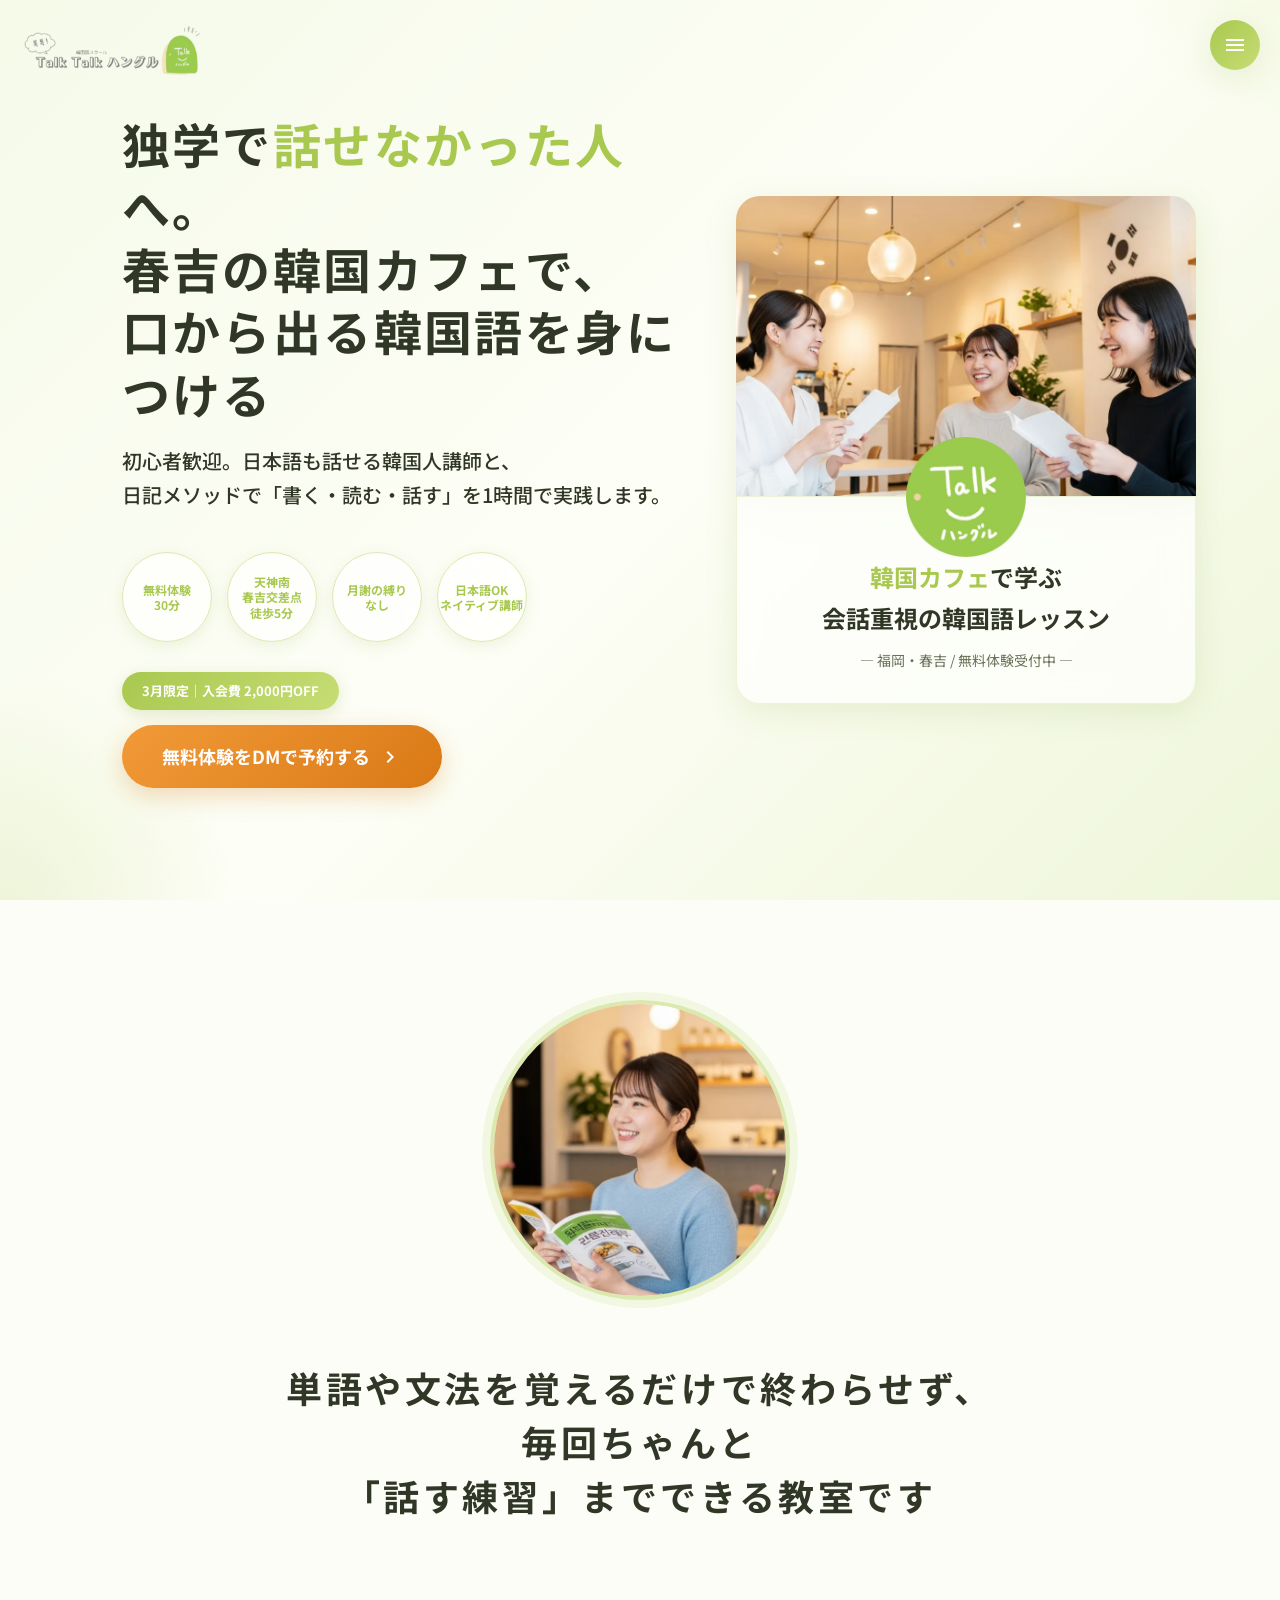
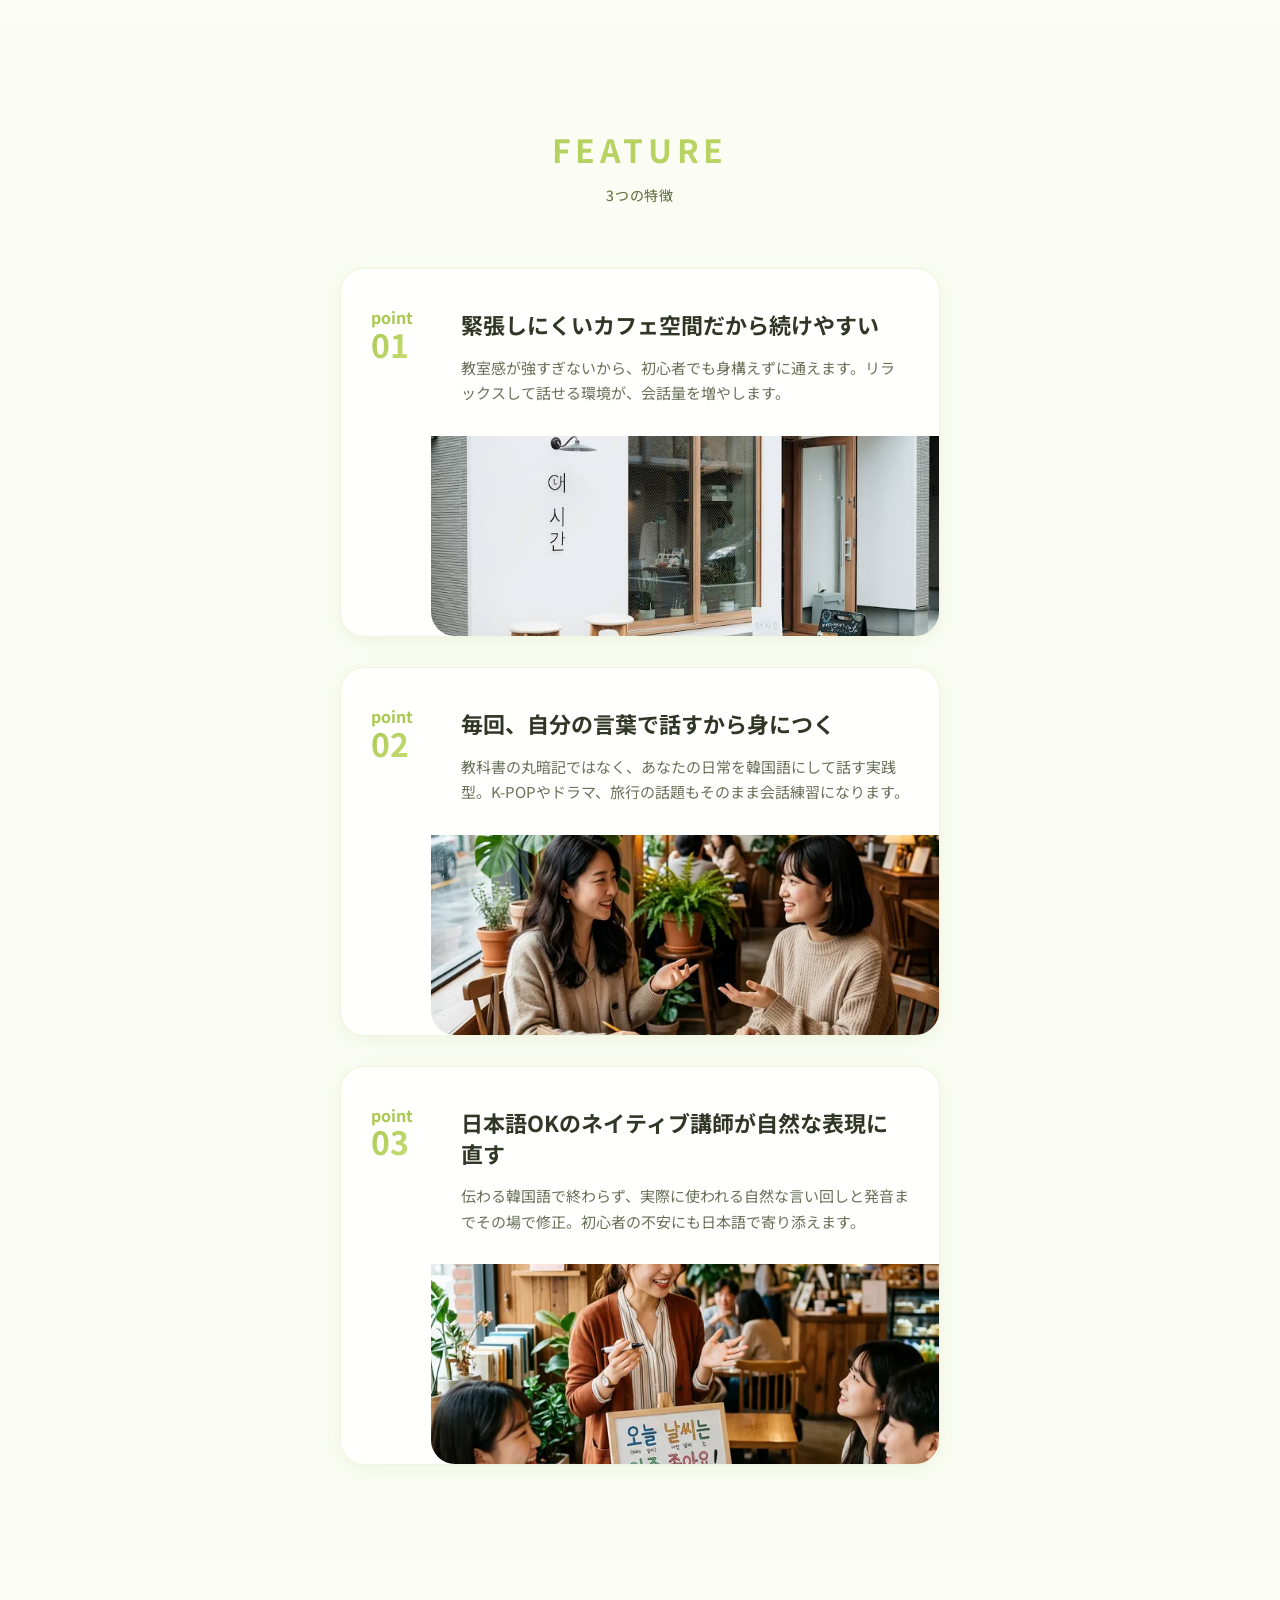
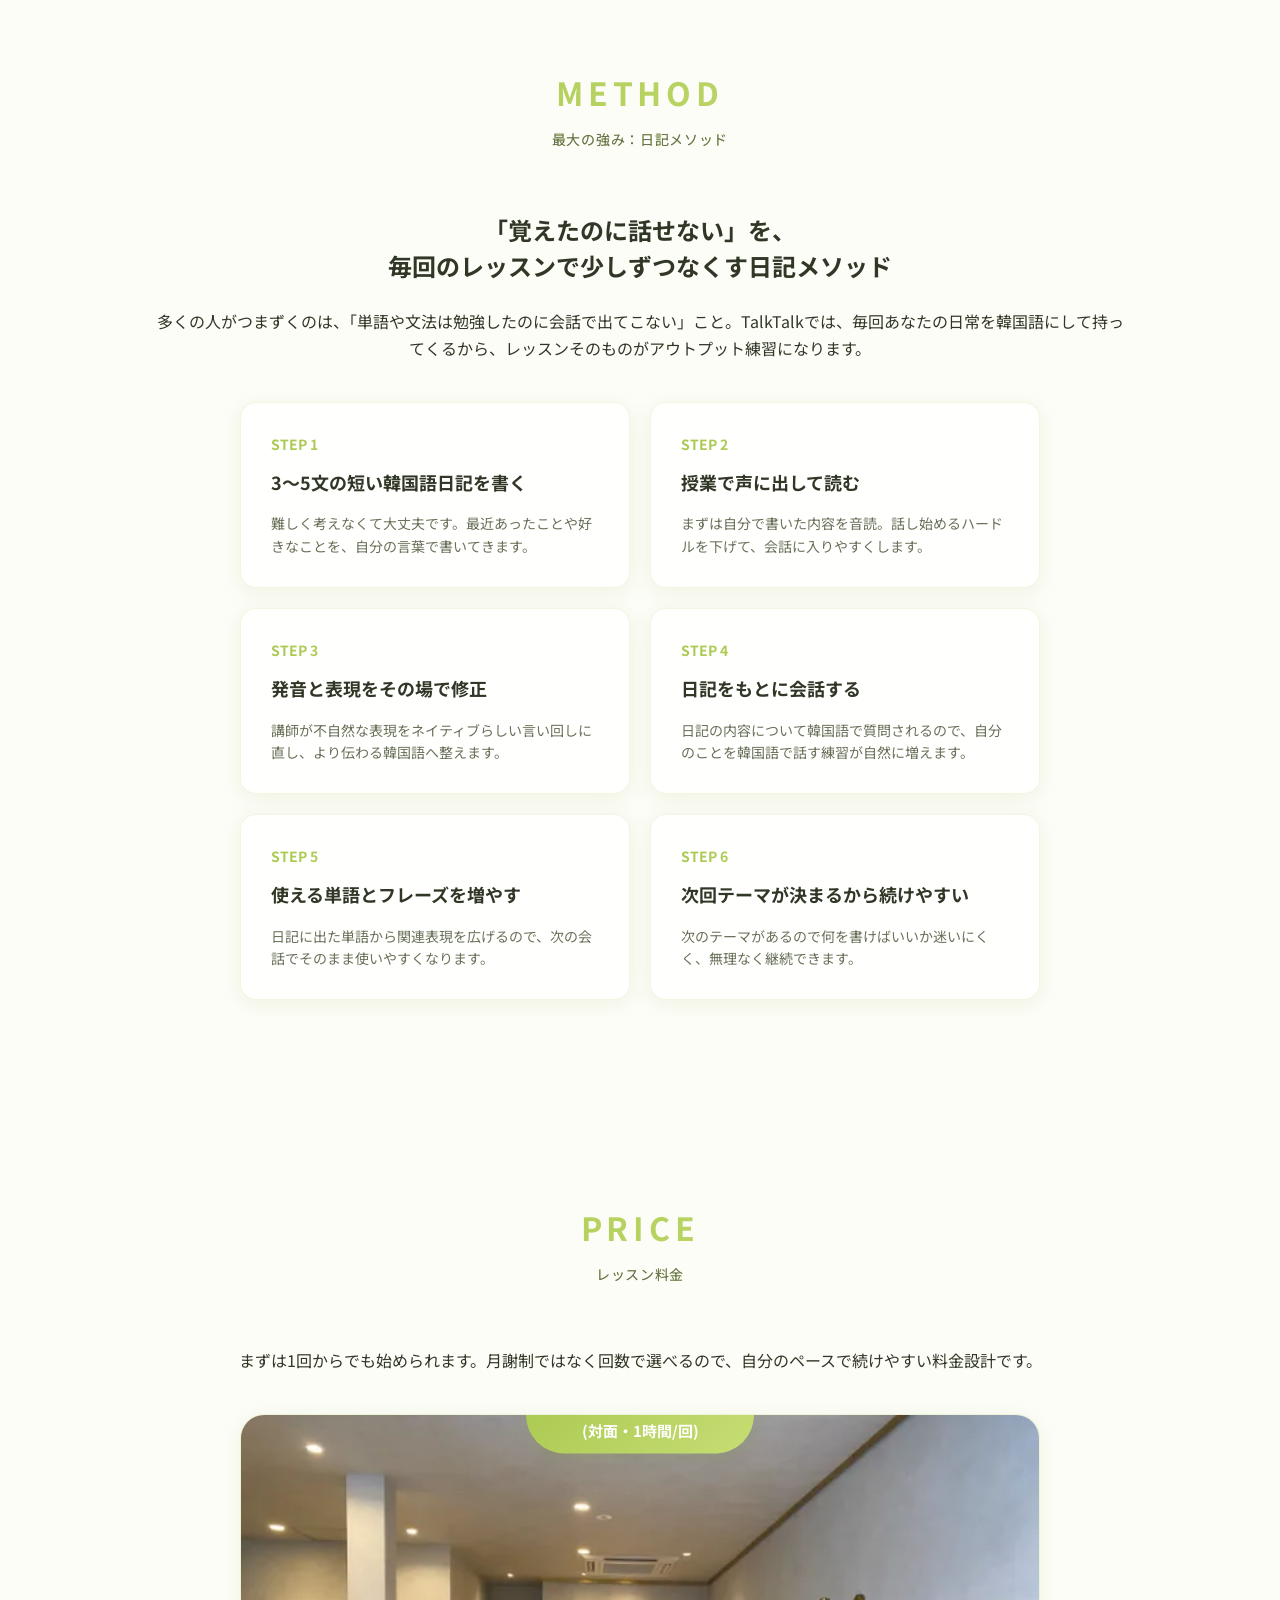
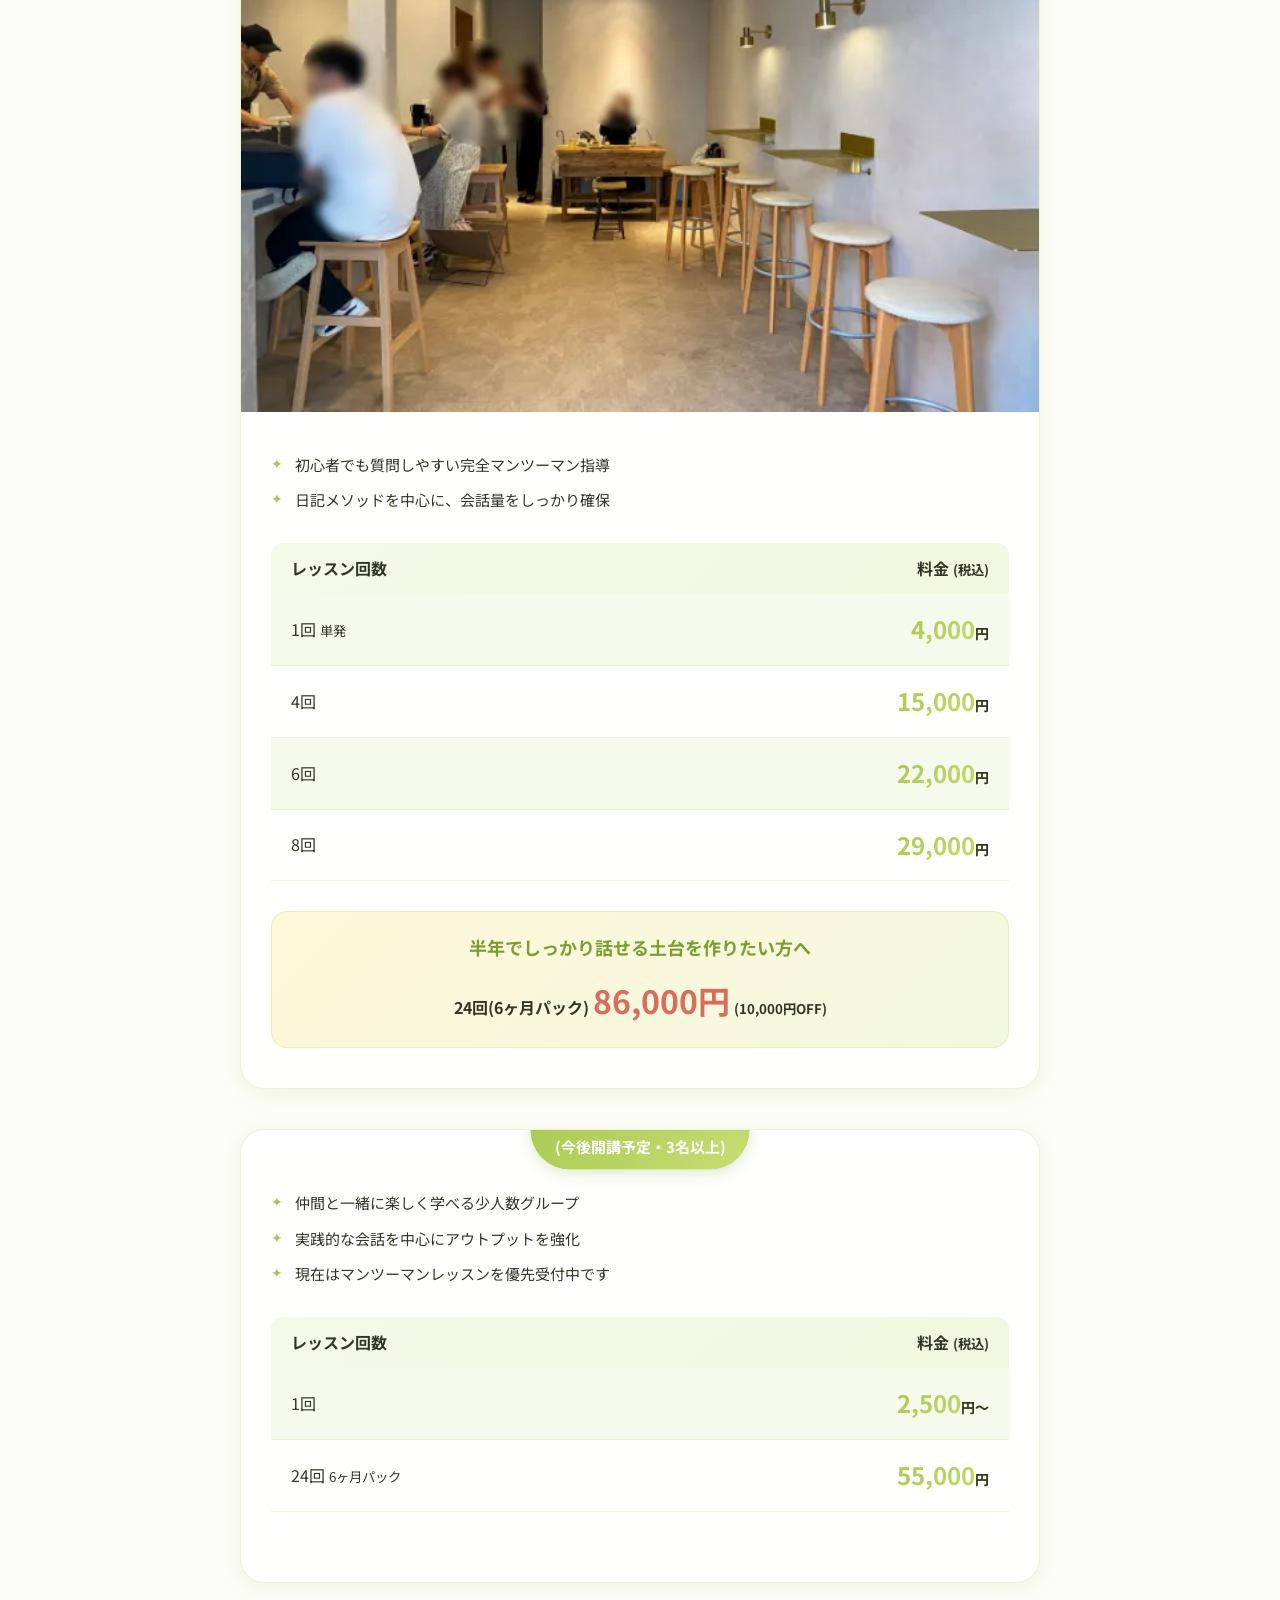
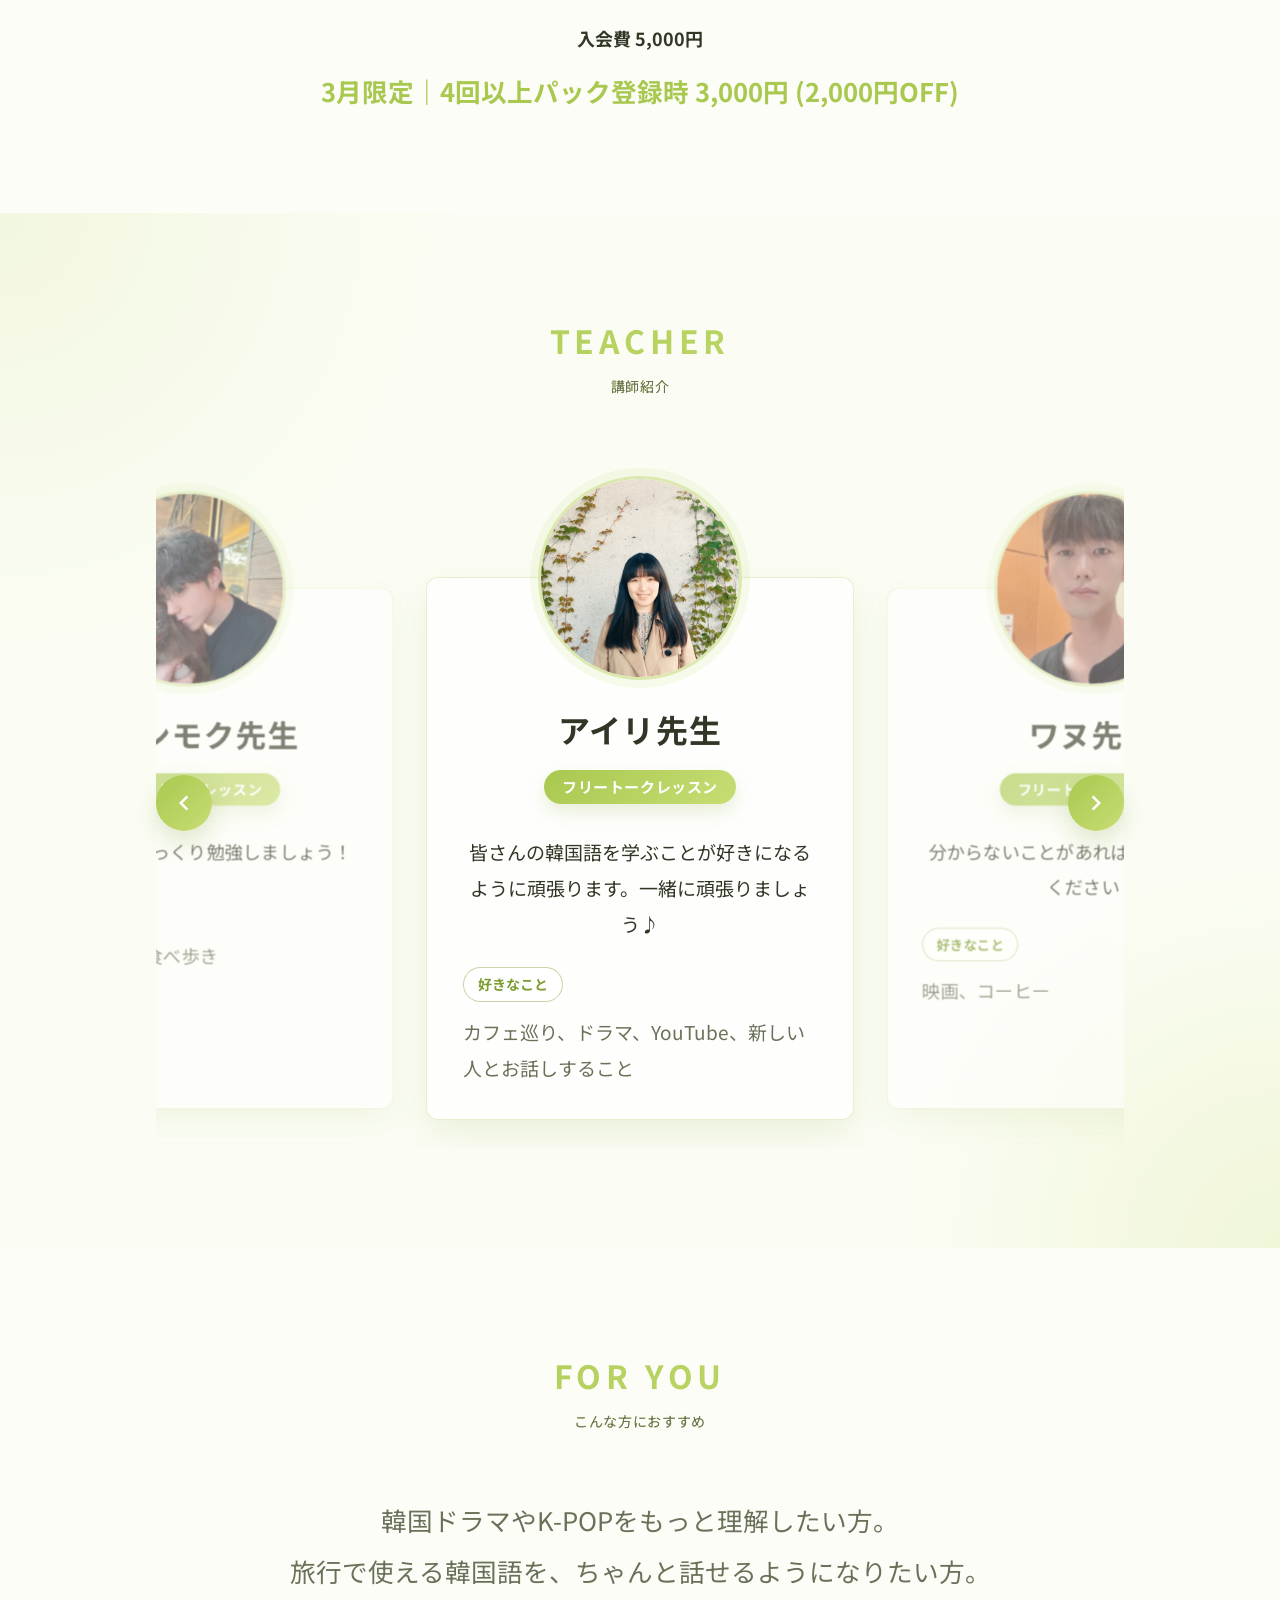
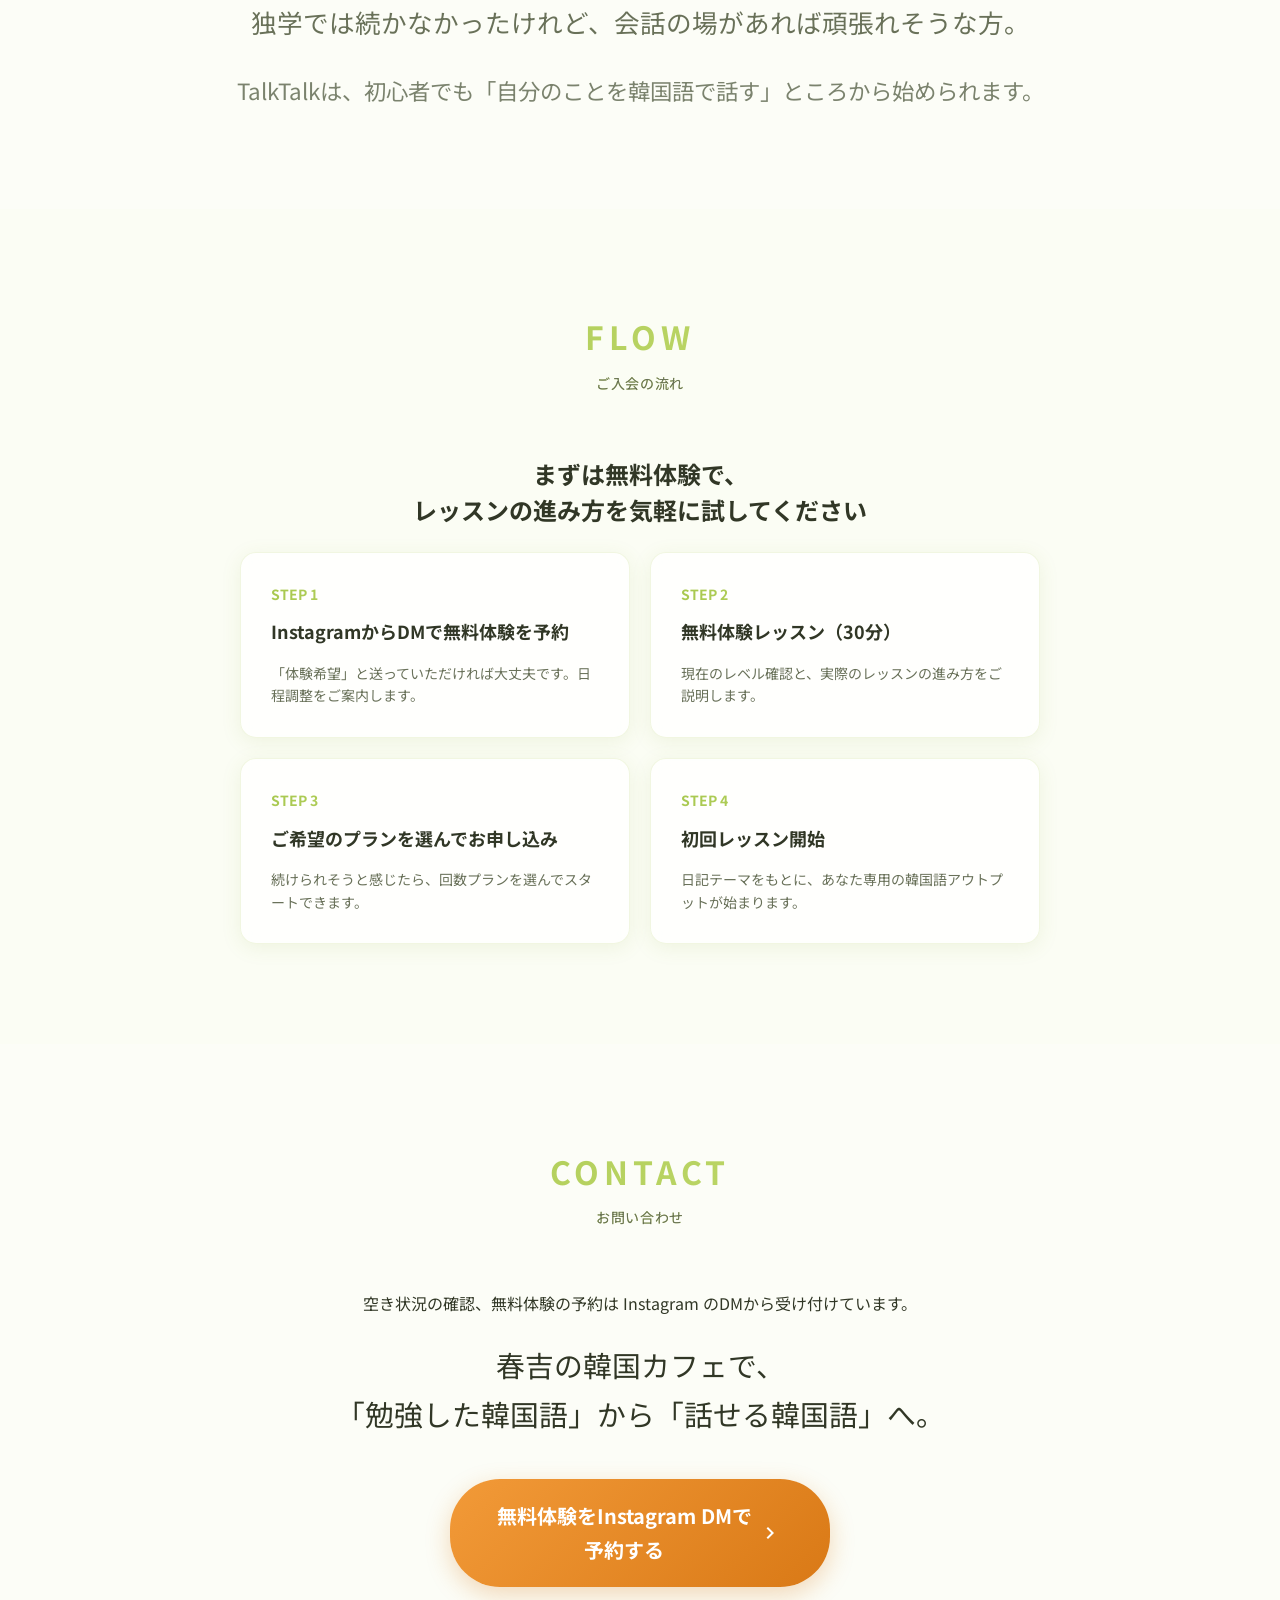
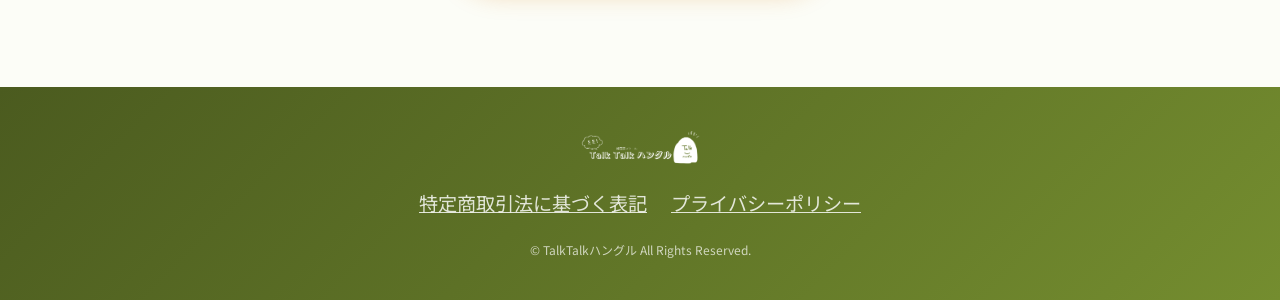
==== index_v2.html @ 8881f39c "deploy: refine hero and CTA styling" ====
<!DOCTYPE html>
<html lang="ja">

<head>
    <meta charset="UTF-8">
    <meta name="viewport" content="width=device-width, initial-scale=1.0">
    <title>独学で話せなかった人へ。春吉の韓国カフェで学ぶ韓国語教室｜TalkTalkハングル</title>
    <meta name="description" content="独学で止まりがちな韓国語を、春吉の韓国カフェで“話せる韓国語”へ。初心者歓迎、無料体験30分、3月限定で入会費割引中。">
    <!-- OGP Tags -->
    <meta property="og:title" content="独学で話せなかった人へ。春吉の韓国カフェで学ぶ韓国語教室｜TalkTalkハングル">
    <meta property="og:description" content="独学で止まりがちな韓国語を、春吉の韓国カフェで“話せる韓国語”へ。初心者歓迎、無料体験30分、3月限定で入会費割引中。">
    <meta property="og:type" content="website">
    <meta property="og:image" content="/images/price_top.webp">
    <meta name="twitter:card" content="summary_large_image">

    <!-- Favicon -->
    <link rel="icon" href="images/header_logo.webp">
    <link rel="apple-touch-icon" href="images/header_logo.webp">

    <!-- Fonts -->
    <link rel="preconnect" href="https://fonts.googleapis.com">
    <link rel="preconnect" href="https://fonts.gstatic.com" crossorigin>
    <link href="https://fonts.googleapis.com/css2?family=Noto+Sans+JP:wght@400;500;700&display=swap" rel="stylesheet">
    <link href="https://fonts.googleapis.com/icon?family=Material+Icons" rel="stylesheet">

    <!-- CSS -->
    <link rel="stylesheet" href="assets/style_v2.css">
</head>

<body>

    <!-- Header -->
    <header class="header">
        <div class="header-inner">
            <div class="logo-container">
                <a href="#">
                    <img src="images/header_logo.webp" alt="TalkTalkハングル ロゴ" class="logo">
                </a>
            </div>
            <button class="hamburger-menu" aria-label="メニュー" aria-expanded="false" aria-controls="mobile-nav" id="menu-btn">
                <span class="material-icons">menu</span>
            </button>
        </div>
    </header>

    <!-- Navigation Menu (Hidden by default) -->
    <nav class="mobile-nav" id="mobile-nav">
        <a href="#feature">特徴</a>
        <a href="#method">日記メソッド</a>
        <a href="#price">料金</a>
        <a href="#teacher">講師陣</a>
        <a href="#flow">入会の流れ</a>
        <a href="#contact">お問い合わせ</a>
    </nav>

    <main>
        <!-- Hero Section -->
        <section class="hero fade-in-up">
            <div class="hero-image-container">
                <img src="images/price_top.webp" alt="カフェでの授業風景" class="hero-image">
                <div class="hero-image-caption">
                    <div class="hero-image-badge">
                        <img src="images/badge_logo.webp" alt="TalkTalk徽章" class="badge-img">
                    </div>
                    <p class="caption-title"><span class="text-green">韓国カフェ</span>で学ぶ<br>会話重視の韓国語レッスン</p>
                    <p class="caption-line">— 福岡・春吉 / 無料体験受付中 —</p>
                </div>
            </div>
            <div class="hero-content">
                <h1 class="hero-title">
                    独学で<span class="text-green">話せなかった人</span>へ。<br>
                    春吉の韓国カフェで、<br>
                    口から出る韓国語を身につける
                </h1>
                <p class="hero-subtitle">
                    初心者歓迎。日本語も話せる韓国人講師と、<br>
                    日記メソッドで「書く・読む・話す」を1時間で実践します。
                </p>
                <div class="hero-bubbles">
                    <div class="bubble">無料体験<br>30分</div>
                    <div class="bubble">天神南<br>春吉交差点<br>徒歩5分</div>
                    <div class="bubble">月謝の縛り<br>なし</div>
                    <div class="bubble">日本語OK<br>ネイティブ講師</div>
                </div>
                <div class="hero-campaign">3月限定｜入会費 2,000円OFF</div>
                <a href="https://www.instagram.com/talktalk.hangul/" target="_blank" rel="noopener noreferrer" class="btn btn-primary btn-hero">
                    無料体験をDMで予約する
                    <span class="material-icons">chevron_right</span>
                </a>
            </div>
        </section>

        <!-- Intro Section -->
        <section class="intro fade-in-up section-padding">
            <div class="intro-image-wrapper">
                <img src="images/intro_woman.webp" alt="笑顔の生徒と講師" class="circle-image">
            </div>
            <h2 class="section-heading text-center mt-xl">
                単語や文法を覚えるだけで終わらせず、<br>
                毎回ちゃんと<br>「話す練習」までできる教室です
            </h2>
        </section>

        <!-- Features Section -->
        <section id="feature" class="feature fade-in-up section-padding bg-gray">
            <div class="container">
                <h2 class="section-title">FEATURE<span class="section-subtitle">3つの特徴</span></h2>

                <div class="feature-cards">
                    <!-- Card 1 -->
                    <div class="feature-card">
                        <div class="feature-point">point<br><span class="point-num">01</span></div>
                        <div class="feature-body">
                            <h3 class="feature-title">緊張しにくいカフェ空間だから続けやすい</h3>
                            <p class="feature-desc">教室感が強すぎないから、初心者でも身構えずに通えます。リラックスして話せる環境が、会話量を増やします。</p>
                            <div class="feature-img-wrapper mt-md">
                                <img src="images/space_sub1.webp" alt="ネシガンカフェ外観" class="feature-img">
                            </div>
                        </div>
                    </div>
                    <!-- Card 2 -->
                    <div class="feature-card">
                        <div class="feature-point">point<br><span class="point-num">02</span></div>
                        <div class="feature-body">
                            <h3 class="feature-title">毎回、自分の言葉で話すから身につく</h3>
                            <p class="feature-desc">教科書の丸暗記ではなく、あなたの日常を韓国語にして話す実践型。K-POPやドラマ、旅行の話題もそのまま会話練習になります。</p>
                            <div class="feature-img-wrapper mt-md">
                                <img src="images/feature_conversation.webp" alt="会話レッスン風景" class="feature-img">
                            </div>
                        </div>
                    </div>
                    <!-- Card 3 -->
                    <div class="feature-card">
                        <div class="feature-point">point<br><span class="point-num">03</span></div>
                        <div class="feature-body">
                            <h3 class="feature-title">日本語OKのネイティブ講師が自然な表現に直す</h3>
                            <p class="feature-desc">
                                伝わる韓国語で終わらず、実際に使われる自然な言い回しと発音までその場で修正。初心者の不安にも日本語で寄り添えます。
                            </p>
                            <div class="feature-img-wrapper mt-md">
                                <img src="images/feature_native_teacher.webp" alt="ネイティブ講師の授業風景" class="feature-img">
                            </div>
                        </div>
                    </div>
                </div>
            </div>
        </section>

        <!-- Diary Method Section -->
        <section id="method" class="method fade-in-up section-padding">
            <div class="container">
                <h2 class="section-title">METHOD<span class="section-subtitle">最大の強み：日記メソッド</span></h2>
                <h3 class="method-catch text-center mt-sm mb-md">「覚えたのに話せない」を、<br>毎回のレッスンで少しずつなくす日記メソッド</h3>
                <p class="text-center mb-lg">多くの人がつまずくのは、「単語や文法は勉強したのに会話で出てこない」こと。TalkTalkでは、毎回あなたの日常を韓国語にして持ってくるから、レッスンそのものがアウトプット練習になります。</p>

                <div class="trial-steps">
                    <div class="trial-step">
                        <div class="step-label">STEP 1</div>
                        <h4 class="step-title">3〜5文の短い韓国語日記を書く</h4>
                        <p class="step-desc">難しく考えなくて大丈夫です。最近あったことや好きなことを、自分の言葉で書いてきます。</p>
                    </div>
                    <div class="trial-step">
                        <div class="step-label">STEP 2</div>
                        <h4 class="step-title">授業で声に出して読む</h4>
                        <p class="step-desc">まずは自分で書いた内容を音読。話し始めるハードルを下げて、会話に入りやすくします。</p>
                    </div>
                    <div class="trial-step">
                        <div class="step-label">STEP 3</div>
                        <h4 class="step-title">発音と表現をその場で修正</h4>
                        <p class="step-desc">講師が不自然な表現をネイティブらしい言い回しに直し、より伝わる韓国語へ整えます。</p>
                    </div>
                    <div class="trial-step">
                        <div class="step-label">STEP 4</div>
                        <h4 class="step-title">日記をもとに会話する</h4>
                        <p class="step-desc">日記の内容について韓国語で質問されるので、自分のことを韓国語で話す練習が自然に増えます。</p>
                    </div>
                    <div class="trial-step">
                        <div class="step-label">STEP 5</div>
                        <h4 class="step-title">使える単語とフレーズを増やす</h4>
                        <p class="step-desc">日記に出た単語から関連表現を広げるので、次の会話でそのまま使いやすくなります。</p>
                    </div>
                    <div class="trial-step">
                        <div class="step-label">STEP 6</div>
                        <h4 class="step-title">次回テーマが決まるから続けやすい</h4>
                        <p class="step-desc">次のテーマがあるので何を書けばいいか迷いにくく、無理なく継続できます。</p>
                    </div>
                </div>
            </div>
        </section>

        <!-- Price Section -->
        <section id="price" class="price fade-in-up section-padding">
            <div class="container">
                <h2 class="section-title">PRICE<span class="section-subtitle">レッスン料金</span></h2>
                <p class="text-center mb-lg">まずは1回からでも始められます。月謝制ではなく回数で選べるので、自分のペースで続けやすい料金設計です。</p>

                <div class="price-cards">
                    <!-- Price Card 1: 1-on-1 -->
                    <div class="price-card">
                        <div class="price-header-img">
                            <img src="images/space_sub2.webp" alt="カフェ内装" class="price-img">
                        </div>
                        <h3 class="price-card-title"><span>マンツーマンレッスン<br><small>(対面・1時間/回)</small></span></h3>
                        <ul class="price-list-features">
                            <li>初心者でも質問しやすい完全マンツーマン指導</li>
                            <li>日記メソッドを中心に、会話量をしっかり確保</li>
                        </ul>
                        <div class="price-table">
                            <div class="price-table-header">
                                <div>レッスン回数</div>
                                <div>料金 <small>(税込)</small></div>
                            </div>
                            <div class="price-row">
                                <div>1回 <small>単発</small></div>
                                <div class="price-amount">4,000<span>円</span></div>
                            </div>
                            <div class="price-row">
                                <div>4回</div>
                                <div class="price-amount">15,000<span>円</span></div>
                            </div>
                            <div class="price-row">
                                <div>6回</div>
                                <div class="price-amount">22,000<span>円</span></div>
                            </div>
                            <div class="price-row">
                                <div>8回</div>
                                <div class="price-amount">29,000<span>円</span></div>
                            </div>
                        </div>
                        <div class="discount-banner mt-md">
                            <p class="discount-title">半年でしっかり話せる土台を作りたい方へ</p>
                            <p>24回(6ヶ月パック) <span class="discount-amount">86,000円</span> <small>(10,000円OFF)</small></p>
                        </div>
                    </div>

                    <!-- Price Card 2: Group -->
                    <div class="price-card mt-lg">
                        <h3 class="price-card-title"><span>グループレッスン<br><small>(今後開講予定・3名以上)</small></span></h3>
                        <ul class="price-list-features">
                            <li>仲間と一緒に楽しく学べる少人数グループ</li>
                            <li>実践的な会話を中心にアウトプットを強化</li>
                            <li>現在はマンツーマンレッスンを優先受付中です</li>
                        </ul>
                        <div class="price-table">
                            <div class="price-table-header">
                                <div>レッスン回数</div>
                                <div>料金 <small>(税込)</small></div>
                            </div>
                            <div class="price-row">
                                <div>1回</div>
                                <div class="price-amount">2,500<span>円〜</span></div>
                            </div>
                            <div class="price-row">
                                <div>24回 <small>6ヶ月パック</small></div>
                                <div class="price-amount">55,000<span>円</span></div>
                            </div>
                        </div>
                    </div>

                    <div class="admission-fee">
                        <p class="mb-sm"><strong>入会費 5,000円</strong></p>
                        <p class="admission-note">3月限定｜4回以上パック登録時 3,000円 (2,000円OFF)</p>
                    </div>
                </div>
            </div>
        </section>



        <!-- Teacher Section -->
        <section id="teacher" class="teacher fade-in-up section-padding bg-gray">
            <div class="container">
                <h2 class="section-title">TEACHER<span class="section-subtitle">講師紹介</span></h2>

                <div class="teacher-stage">
                    <button class="teacher-nav teacher-nav-prev" type="button" aria-label="前の講師を見る">
                        <span class="material-icons">chevron_left</span>
                    </button>

                    <div class="teacher-carousel" id="teacher-carousel">
                        <div class="teacher-track">
                        <!-- Teacher Card 1: Anna -->
                            <article class="teacher-card">
                                <div class="teacher-img-wrapper"><img src="images/teacher_anna.jpg" alt="アンナ先生"
                                        class="teacher-img"></div>
                                <h3 class="teacher-name">アンナ先生</h3>
                                <p class="teacher-role"><span class="teacher-role-pill">フリートークレッスン</span></p>
                                <p class="teacher-quote">教科書だけでは学べない“生きた韓国語”をお届けします！会話を中心に楽しく身につけましょう。</p>
                                <div class="teacher-favorites">
                                    <span class="teacher-favorites-label">好きなこと</span>
                                    <p class="teacher-favorites-text">ポールダンス、歌うこと、ランニング</p>
                                </div>
                            </article>
                        
                            <!-- Teacher Card 2: Jaeyoon -->
                            <article class="teacher-card">
                                <div class="teacher-img-wrapper"><img src="images/teacher_jaeyoon.jpg" alt="ジェユン先生"
                                        class="teacher-img"></div>
                                <h3 class="teacher-name">ジェユン先生</h3>
                                <p class="teacher-role"><span class="teacher-role-pill">フリートークレッスン</span></p>
                                <p class="teacher-quote">韓国語・英語・日本語の通訳など、複数の言語を同時に使う仕事をしています。</p>
                                <div class="teacher-favorites">
                                    <span class="teacher-favorites-label">好きなこと</span>
                                    <p class="teacher-favorites-text">いろいろな言語で話すこと、ファッション</p>
                                </div>
                            </article>

                            <article class="teacher-card">
                                <div class="teacher-img-wrapper"><img src="images/teacher_4.webp" alt="ジョンモク先生"
                                        class="teacher-img"></div>
                                <h3 class="teacher-name">ジョンモク先生</h3>
                                <p class="teacher-role"><span class="teacher-role-pill">フリートークレッスン</span></p>
                                <p class="teacher-quote">一日一歩ずつゆっくり勉強しましょう！</p>
                                <div class="teacher-favorites">
                                    <span class="teacher-favorites-label">好きなこと</span>
                                    <p class="teacher-favorites-text">ゲーム、映画、食べ歩き</p>
                                </div>
                            </article>

                            <article class="teacher-card" data-initial-teacher="true">
                                <div class="teacher-img-wrapper"><img src="images/teacher_2.webp" alt="アイリ先生"
                                        class="teacher-img"></div>
                                <h3 class="teacher-name">アイリ先生</h3>
                                <p class="teacher-role"><span class="teacher-role-pill">フリートークレッスン</span></p>
                                <p class="teacher-quote">皆さんの韓国語を学ぶことが好きになるように頑張ります。一緒に頑張りましょう♪</p>
                                <div class="teacher-favorites">
                                    <span class="teacher-favorites-label">好きなこと</span>
                                    <p class="teacher-favorites-text">カフェ巡り、ドラマ、YouTube、新しい人とお話しすること</p>
                                </div>
                            </article>

                            <article class="teacher-card">
                                <div class="teacher-img-wrapper"><img src="images/teacher_wanu.webp" alt="ワヌ先生"
                                        class="teacher-img"></div>
                                <h3 class="teacher-name">ワヌ先生</h3>
                                <p class="teacher-role"><span class="teacher-role-pill">フリートークレッスン</span></p>
                                <p class="teacher-quote">分からないことがあればいつでも聞いてください！</p>
                                <div class="teacher-favorites">
                                    <span class="teacher-favorites-label">好きなこと</span>
                                    <p class="teacher-favorites-text">映画、コーヒー</p>
                                </div>
                            </article>

                            <article class="teacher-card">
                                <div class="teacher-img-wrapper"><img src="images/teacher_6.webp" alt="TOCCO先生"
                                        class="teacher-img"></div>
                                <h3 class="teacher-name">TOCCO先生</h3>
                                <p class="teacher-role"><span class="teacher-role-pill">フリートーク / オンライン</span></p>
                                <p class="teacher-quote">みなさんの友達のような韓国語の先生です。自信を持って上手になるまで一緒に勉強していきましょう。</p>
                                <div class="teacher-favorites">
                                    <span class="teacher-favorites-label">好きなこと</span>
                                    <p class="teacher-favorites-text">カフェ巡り</p>
                                </div>
                            </article>

                            <article class="teacher-card">
                                <div class="teacher-img-wrapper"><img src="images/teacher_3.webp" alt="KIKI先生"
                                        class="teacher-img"></div>
                                <h3 class="teacher-name">KIKI先生</h3>
                                <p class="teacher-role"><span class="teacher-role-pill">オンラインレッスン</span></p>
                                <p class="teacher-quote">毎日楽しく勉強を続ける秘訣もお伝えします。一緒に楽しく韓国語を楽しみましょう！</p>
                                <div class="teacher-favorites">
                                    <span class="teacher-favorites-label">好きなこと</span>
                                    <p class="teacher-favorites-text">YouTubeで海外に住んでる人のvlogを見ること、本屋巡り</p>
                                </div>
                            </article>

                            <article class="teacher-card">
                                <div class="teacher-img-wrapper"><img src="images/teacher_5.webp" alt="ウォノ先生"
                                        class="teacher-img"></div>
                                <h3 class="teacher-name">ウォノ先生</h3>
                                <p class="teacher-role"><span class="teacher-role-pill">フリートークレッスン</span></p>
                                <p class="teacher-quote">人と話すのが好きなので皆さん韓国語で沢山話しましょう！！</p>
                                <div class="teacher-favorites">
                                    <span class="teacher-favorites-label">好きなこと</span>
                                    <p class="teacher-favorites-text">ランニング、ジム、アニメ鑑賞</p>
                                </div>
                            </article>
                        </div>
                    </div>

                    <button class="teacher-nav teacher-nav-next" type="button" aria-label="次の講師を見る">
                        <span class="material-icons">chevron_right</span>
                    </button>
                </div>
            </div>
        </section>

        <!-- About Section (lightweight cafe intro) -->
        <section id="about" class="space fade-in-up section-padding">
            <div class="container text-center">
                <h2 class="section-title">FOR YOU<span class="section-subtitle">こんな方におすすめ</span></h2>
                <p class="space-desc space-lead mb-md">
                    韓国ドラマやK-POPをもっと理解したい方。<br>
                    旅行で使える韓国語を、ちゃんと話せるようになりたい方。<br>
                    独学では続かなかったけれど、会話の場があれば頑張れそうな方。
                </p>
                <p class="space-note">TalkTalkは、初心者でも「自分のことを韓国語で話す」ところから始められます。</p>
            </div>
        </section>

        <!-- Flow Section -->
        <section id="flow" class="trial fade-in-up section-padding bg-gray">
            <div class="container text-center">
                <h2 class="section-title">FLOW<span class="section-subtitle">ご入会の流れ</span></h2>
                <h3 class="trial-catch mt-sm mb-md">まずは無料体験で、<br>レッスンの進み方を気軽に試してください</h3>

                <div class="trial-steps text-left">
                    <div class="trial-step">
                        <div class="step-label">STEP 1</div>
                        <h4 class="step-title">InstagramからDMで無料体験を予約</h4>
                        <p class="step-desc">「体験希望」と送っていただければ大丈夫です。日程調整をご案内します。</p>
                    </div>
                    <div class="trial-step">
                        <div class="step-label">STEP 2</div>
                        <h4 class="step-title">無料体験レッスン（30分）</h4>
                        <p class="step-desc">現在のレベル確認と、実際のレッスンの進み方をご説明します。</p>
                    </div>
                    <div class="trial-step">
                        <div class="step-label">STEP 3</div>
                        <h4 class="step-title">ご希望のプランを選んでお申し込み</h4>
                        <p class="step-desc">続けられそうと感じたら、回数プランを選んでスタートできます。</p>
                    </div>
                    <div class="trial-step">
                        <div class="step-label">STEP 4</div>
                        <h4 class="step-title">初回レッスン開始</h4>
                        <p class="step-desc">日記テーマをもとに、あなた専用の韓国語アウトプットが始まります。</p>
                    </div>
                </div>
            </div>
        </section>

        <!-- Contact Section -->
        <section id="contact" class="access fade-in-up section-padding">
            <div class="container text-center">
                <h2 class="section-title">CONTACT<span class="section-subtitle">お問い合わせ</span></h2>
                <p class="mb-md">空き状況の確認、無料体験の予約は Instagram のDMから受け付けています。</p>
                <p class="contact-tagline mb-lg">春吉の韓国カフェで、<br>「勉強した韓国語」から「話せる韓国語」へ。</p>

                <div class="contact-box">
                    <a href="https://www.instagram.com/talktalk.hangul/" target="_blank" rel="noopener noreferrer" class="btn btn-primary btn-large">
                        無料体験をInstagram DMで予約する
                        <span class="material-icons">chevron_right</span>
                    </a>
                </div>
            </div>
        </section>
    </main>

    <!-- Footer -->
    <footer class="footer">
        <div class="container text-center">
            <img src="images/header_logo.webp" alt="TalkTalkハングル ロゴ" class="footer-logo">
            <div class="footer-links">
                <a href="legal.html" class="footer-link">特定商取引法に基づく表記</a>
                <a href="privacy.html" class="footer-link">プライバシーポリシー</a>
            </div>
            <p class="copyright">&copy; TalkTalkハングル All Rights Reserved.</p>
        </div>
    </footer>

    <!-- Scripts -->
    <script src="assets/main.js"></script>
</body>

</html>
---- assets/style_v2.css ----
/* 
  TalkTalkハングル LP - V2 Korean School Style
  韓国語教室テイスト（パステル・ポップ・トレンド風）
*/
:root {
  /* Colors - Logo Green Palette */
  --color-primary: #a8c84f;
  --color-primary-dark: #7d9d32;
  --color-primary-light: #dbe8ae;
  --color-accent: #c7dd74;
  --color-accent-light: #e7f0c1;
  --color-cta: #f29a38;
  --color-cta-dark: #d97916;
  --color-cta-light: #ffd19a;
  --color-bg-hero: #f5fae9;
  --color-bg-gray: #fbfdf4;
  --color-bg-card: rgba(255, 255, 255, 0.82);
  --color-text-main: #313726;
  --color-text-light: #697159;
  --color-danger: #d96d5d;
  --color-white: #FFFFFF;
  --color-yellow: #f1df82;
  --color-mint: #d5e7c7;

  /* Typography */
  --font-main: 'Noto Sans JP', sans-serif;
  --font-heading: 'Noto Sans JP', sans-serif;

  /* Spacing */
  --spacing-xs: 8px;
  --spacing-sm: 16px;
  --spacing-md: 24px;
  --spacing-lg: 40px;
  --spacing-xl: 60px;
  --spacing-xxl: 100px;

  /* Effects */
  --glass-bg: rgba(255, 255, 255, 0.68);
  --glass-border: rgba(168, 200, 79, 0.18);
  --shadow-soft: 0 8px 32px rgba(125, 157, 50, 0.14);
  --shadow-card: 0 4px 20px rgba(125, 157, 50, 0.1);
  --shadow-hover: 0 12px 40px rgba(125, 157, 50, 0.2);
  --radius-lg: 24px;
  --radius-md: 16px;
  --radius-sm: 12px;
}

* {
  box-sizing: border-box;
  margin: 0;
  padding: 0;
}

html {
  scroll-behavior: smooth;
}

body {
  font-family: var(--font-main);
  font-weight: 400;
  color: var(--color-text-main);
  line-height: 1.7;
  background-color: #fcfdf7;
  overflow-x: hidden;
}

img {
  max-width: 100%;
  height: auto;
  display: block;
}

a {
  text-decoration: none;
  color: inherit;
}

ul {
  list-style: none;
}

/* Utilities */
.text-green {
  color: var(--color-primary);
}

.text-center {
  text-align: center;
}

.text-left {
  text-align: left;
}

.bg-gray {
  background-color: var(--color-bg-gray);
}

.section-padding {
  padding: var(--spacing-xxl) 0;
}

.container {
  width: 100%;
  max-width: 1000px;
  margin: 0 auto;
  padding: 0 var(--spacing-sm);
}

.mt-sm { margin-top: var(--spacing-sm); }
.mt-md { margin-top: var(--spacing-md); }
.mt-lg { margin-top: var(--spacing-lg); }
.mt-xl { margin-top: var(--spacing-xl); }
.mb-md { margin-bottom: var(--spacing-md); }
.mb-lg { margin-bottom: var(--spacing-lg); }
.mb-sm { margin-bottom: var(--spacing-sm); }

/* ─── Buttons ───────────────────────────── */
.btn {
  display: inline-flex;
  align-items: center;
  justify-content: center;
  padding: 16px 32px;
  border-radius: 50px;
  font-weight: 700;
  transition: all 0.3s cubic-bezier(0.4, 0, 0.2, 1);
  cursor: pointer;
  border: none;
  text-align: center;
  position: relative;
  overflow: hidden;
}

.btn-primary {
  background: linear-gradient(135deg, var(--color-cta) 0%, var(--color-cta-dark) 100%);
  color: var(--color-white);
  box-shadow: 0 8px 24px rgba(217, 121, 22, 0.28);
}

.btn-primary:hover {
  transform: translateY(-3px) scale(1.02);
  box-shadow: 0 12px 32px rgba(217, 121, 22, 0.38);
}

.btn-hero {
  font-size: 18px;
  width: 100%;
  max-width: 320px;
  animation: pulse-glow 2.5s infinite;
}

@keyframes pulse-glow {
  0%, 100% { box-shadow: 0 8px 24px rgba(217, 121, 22, 0.28); }
  50% { box-shadow: 0 8px 34px rgba(242, 154, 56, 0.46); }
}

.btn-hero .material-icons {
  margin-left: 8px;
}

.btn-large {
  font-size: 20px;
  padding: 20px 40px;
  width: 100%;
  max-width: 380px;
}

.btn-large .material-icons {
  margin-right: 8px;
  font-size: 24px;
}

/* ─── Section Titles ────────────────────── */
.section-title {
  text-align: center;
  font-size: 32px;
  font-weight: 700;
  letter-spacing: 0.15em;
  margin-bottom: var(--spacing-xl);
  font-family: var(--font-heading);
  display: flex;
  flex-direction: column;
  align-items: center;
  background: linear-gradient(135deg, var(--color-primary), var(--color-accent));
  -webkit-background-clip: text;
  -webkit-text-fill-color: transparent;
  background-clip: text;
}

.section-subtitle {
  font-size: 14px;
  font-weight: 400;
  color: var(--color-text-light);
  margin-top: 8px;
  letter-spacing: 0.05em;
  -webkit-text-fill-color: var(--color-text-light);
}

/* ─── Header ────────────────────────────── */
.header {
  position: absolute;
  top: 0;
  left: 0;
  width: 100%;
  z-index: 100;
  padding: 20px;
}

.header-inner {
  display: flex;
  justify-content: space-between;
  align-items: center;
}

.logo {
  height: 60px;
}

.hamburger-menu {
  background: linear-gradient(135deg, var(--color-primary), var(--color-accent));
  color: white;
  border: none;
  border-radius: 50%;
  width: 50px;
  height: 50px;
  display: flex;
  align-items: center;
  justify-content: center;
  cursor: pointer;
  box-shadow: var(--shadow-soft);
  position: fixed;
  top: 20px;
  right: 20px;
  z-index: 1000;
  transition: all 0.3s ease;
}

.hamburger-menu:hover {
  transform: scale(1.1);
  box-shadow: var(--shadow-hover);
}

.mobile-nav {
  position: fixed;
  top: 0;
  right: -100%;
  width: 280px;
  height: 100vh;
  background: linear-gradient(180deg, var(--color-bg-hero) 0%, var(--color-white) 100%);
  box-shadow: -5px 0 30px rgba(125, 157, 50, 0.15);
  z-index: 999;
  display: flex;
  flex-direction: column;
  padding: 80px 30px 30px;
  transition: right 0.4s cubic-bezier(0.4, 0, 0.2, 1);
  backdrop-filter: blur(20px);
}

.mobile-nav.open {
  right: 0;
}

.mobile-nav a {
  font-size: 18px;
  padding: 15px 0;
  border-bottom: 1px solid var(--color-primary-light);
  font-weight: 500;
  color: var(--color-text-main);
  transition: color 0.3s;
}

.mobile-nav a:hover {
  color: var(--color-primary);
}

/* ─── Hero Section ──────────────────────── */
.hero {
  background: linear-gradient(135deg, var(--color-bg-hero) 0%, #fdfef6 52%, #eef6d9 100%);
  position: relative;
  overflow: hidden;
  display: flex;
  flex-direction: column;
  align-items: center;
  min-height: 100vh;
  padding-top: 80px;
}

.hero::before {
  content: '';
  position: absolute;
  top: -50%;
  right: -30%;
  width: 600px;
  height: 600px;
  border-radius: 50%;
  background: radial-gradient(circle, rgba(215, 233, 161, 0.35), transparent 70%);
  pointer-events: none;
}

.hero::after {
  content: '';
  position: absolute;
  bottom: -30%;
  left: -20%;
  width: 500px;
  height: 500px;
  border-radius: 50%;
  background: radial-gradient(circle, rgba(168, 200, 79, 0.18), transparent 70%);
  pointer-events: none;
}

@media (min-width: 900px) {
  .hero {
    flex-direction: row;
    height: 100vh;
    padding: 0 5%;
  }
}

.hero-content {
  flex: 1;
  padding: 40px 20px 40px;
  display: flex;
  flex-direction: column;
  align-items: center;
  text-align: center;
  z-index: 2;
  order: 1;
}

@media (min-width: 900px) {
  .hero-content {
    align-items: flex-start;
    text-align: left;
    padding-left: 5%;
    order: 1;
  }
}

.hero-title {
  font-size: clamp(32px, 5vw, 48px);
  font-family: var(--font-heading);
  line-height: 1.3;
  margin-bottom: 20px;
  letter-spacing: 0.05em;
}

.hero-subtitle {
  font-size: clamp(16px, 2vw, 20px);
  margin-bottom: 40px;
  color: var(--color-text-main);
  font-weight: 500;
}

.hero-bubbles {
  display: grid;
  grid-template-columns: repeat(2, 1fr);
  gap: 15px;
  margin-bottom: 30px;
}

@media (min-width: 480px) {
  .hero-bubbles {
    grid-template-columns: repeat(4, 1fr);
  }
}

@media (min-width: 900px) {
  .hero-bubbles {
    justify-content: flex-start;
    max-width: 450px;
  }
}

.bubble {
  background: var(--glass-bg);
  backdrop-filter: blur(10px);
  border: 1.5px solid var(--color-primary-light);
  color: var(--color-primary);
  border-radius: 50%;
  width: 90px;
  height: 90px;
  display: flex;
  align-items: center;
  justify-content: center;
  text-align: center;
  font-size: 12px;
  font-weight: 700;
  line-height: 1.3;
  box-shadow: 0 4px 15px rgba(125, 157, 50, 0.12);
  transition: transform 0.3s ease;
}

.bubble:hover {
  transform: scale(1.08);
}

.hero-campaign {
  background: linear-gradient(135deg, var(--color-primary), var(--color-accent));
  border: none;
  border-radius: 20px;
  padding: 8px 20px;
  font-size: 13px;
  font-weight: 700;
  margin-bottom: 15px;
  color: white;
  box-shadow: 0 4px 15px rgba(125, 157, 50, 0.2);
}

.hero-image-container {
  flex: 1;
  position: relative;
  width: 100%;
  max-width: 500px;
  padding: 20px;
  z-index: 1;
  order: 2;
  display: flex;
  flex-direction: column;
}

@media (min-width: 900px) {
  .hero-image-container {
    order: 2;
  }
}

.hero-image {
  width: 100%;
  border-radius: var(--radius-lg) var(--radius-lg) 0 0;
  box-shadow: var(--shadow-soft);
  object-fit: cover;
  flex: 1;
  min-height: 300px;
}

.hero-image-badge {
  position: absolute;
  top: 0px;
  left: 50%;
  transform: translate(-50%, -50%);
  width: 120px;
  height: 120px;
  z-index: 10;
}

.badge-img {
  width: 100%;
  height: 100%;
  object-fit: contain;
}

.hero-image-caption {
  background: var(--glass-bg);
  backdrop-filter: blur(15px);
  padding: 60px 20px 30px;
  text-align: center;
  border-radius: 0 0 var(--radius-lg) var(--radius-lg);
  box-shadow: var(--shadow-soft);
  position: relative;
  border: 1px solid var(--glass-border);
}

.caption-title {
  font-size: 24px;
  font-weight: 700;
  margin-bottom: 10px;
}

.caption-line {
  color: var(--color-text-light);
  font-size: 14px;
}

/* ─── Intro Section ─────────────────────── */
.intro-image-wrapper {
  display: flex;
  justify-content: center;
}

.circle-image {
  width: 300px;
  height: 300px;
  object-fit: cover;
  border-radius: 50%;
  border: 4px solid var(--color-primary-light);
  box-shadow: 0 0 0 8px rgba(168, 200, 79, 0.12);
}

.section-heading {
  font-size: clamp(24px, 4vw, 36px);
  line-height: 1.5;
  letter-spacing: 0.1em;
}

/* ─── Feature Section ───────────────────── */
.feature-cards {
  display: flex;
  flex-direction: column;
  gap: 30px;
  max-width: 600px;
  margin: 0 auto;
}

.feature-card {
  background: var(--color-bg-card);
  backdrop-filter: blur(10px);
  border-radius: var(--radius-lg);
  padding: 40px 30px;
  position: relative;
  box-shadow: var(--shadow-card);
  border: 1px solid rgba(168, 200, 79, 0.18);
  display: flex;
  flex-direction: column;
  transition: transform 0.3s ease, box-shadow 0.3s ease;
}

.feature-card:hover {
  transform: translateY(-4px);
  box-shadow: var(--shadow-hover);
}

.feature-img-wrapper {
  margin-top: 30px;
  margin-right: -30px;
  margin-bottom: -40px;
  margin-left: -30px;
  border-radius: 0 0 var(--radius-lg) var(--radius-lg);
  overflow: hidden;
}

.feature-img {
  width: 100%;
  height: 200px;
  object-fit: cover;
  display: block;
}

@media (min-width: 768px) {
  .feature-card {
    flex-direction: row;
    gap: 30px;
  }
}

.feature-point {
  color: var(--color-primary);
  font-weight: 700;
  font-size: 16px;
  line-height: 1.1;
  margin-bottom: 20px;
}

@media (min-width: 768px) {
  .feature-point {
    margin-bottom: 0;
    min-width: 60px;
  }
}

.point-num {
  font-size: 32px;
  background: linear-gradient(135deg, var(--color-primary), var(--color-accent));
  -webkit-background-clip: text;
  -webkit-text-fill-color: transparent;
  background-clip: text;
}

.feature-title {
  font-size: 22px;
  font-weight: 700;
  margin-bottom: 15px;
  line-height: 1.4;
}

.feature-desc {
  font-size: 15px;
  color: var(--color-text-light);
  line-height: 1.7;
}

/* ─── Price Section ─────────────────────── */
.price-cards {
  max-width: 800px;
  margin: 0 auto;
}

.price-card {
  border: 1.5px solid rgba(168, 200, 79, 0.22);
  border-radius: var(--radius-lg);
  padding: 40px 30px;
  position: relative;
  background: var(--color-bg-card);
  backdrop-filter: blur(10px);
  overflow: hidden;
  box-shadow: var(--shadow-card);
}

.price-header-img {
  margin: -40px -30px 40px -30px;
}

.price-img {
  width: 100%;
  height: auto;
  object-fit: cover;
  display: block;
}

.price-card-title {
  position: absolute;
  top: 0;
  left: 50%;
  transform: translate(-50%, -50%);
  background: linear-gradient(135deg, var(--color-primary), var(--color-accent));
  padding: 8px 24px;
  color: white;
  font-size: 18px;
  font-weight: 700;
  text-align: center;
  width: max-content;
  border-radius: 50px;
  box-shadow: 0 4px 15px rgba(125, 157, 50, 0.22);
}

.price-list-features {
  margin-top: 20px;
  margin-bottom: 30px;
}

.price-list-features li {
  position: relative;
  padding-left: 24px;
  margin-bottom: 10px;
  font-size: 15px;
}

.price-list-features li::before {
  content: "✦";
  color: var(--color-primary);
  position: absolute;
  left: 0;
  font-size: 14px;
}

.price-table {
  width: 100%;
  margin-bottom: 30px;
}

.price-table-header {
  display: flex;
  justify-content: space-between;
  background: linear-gradient(135deg, var(--color-bg-hero), #f2f8df);
  color: var(--color-text-main);
  padding: 12px 20px;
  border-radius: var(--radius-sm) var(--radius-sm) 0 0;
  font-weight: 700;
}

.price-row {
  display: flex;
  justify-content: space-between;
  padding: 15px 20px;
  border-bottom: 1px solid rgba(168, 200, 79, 0.18);
  align-items: center;
  transition: background-color 0.3s ease;
}

.price-row:hover {
  background-color: rgba(168, 200, 79, 0.06);
}

.price-row:nth-child(even) {
  background-color: rgba(245, 250, 233, 0.85);
}

.price-amount {
  font-size: 24px;
  font-weight: 700;
  background: linear-gradient(135deg, var(--color-primary), var(--color-accent));
  -webkit-background-clip: text;
  -webkit-text-fill-color: transparent;
  background-clip: text;
}

.price-amount span {
  font-size: 14px;
  -webkit-text-fill-color: var(--color-text-main);
}

.discount-banner {
  background: linear-gradient(135deg, #fff7d9, #f2f8df);
  padding: 20px;
  border-radius: var(--radius-md);
  text-align: center;
  font-weight: 700;
  border: 1px solid rgba(168, 200, 79, 0.2);
}

.discount-title {
  color: var(--color-primary-dark);
  margin-bottom: 10px;
  font-size: 18px;
}

.discount-amount {
  color: var(--color-danger);
  font-size: 32px;
  font-weight: 700;
}

.admission-fee {
  text-align: center;
  margin-top: 40px;
  font-size: 18px;
  font-weight: 700;
}

.admission-note {
  font-size: 1.6rem;
  color: var(--color-primary);
  font-weight: 700;
}

/* ─── Teacher Section ───────────────────── */
.teacher {
  background:
    radial-gradient(circle at top left, rgba(219, 232, 174, 0.28), transparent 28%),
    radial-gradient(circle at bottom right, rgba(199, 221, 116, 0.22), transparent 24%),
    var(--color-bg-gray);
}

.teacher-stage {
  position: relative;
  margin-top: 18px;
}

.teacher-carousel {
  overflow-x: auto;
  scroll-snap-type: x mandatory;
  scroll-behavior: smooth;
  padding: 118px 24px 28px;
  scrollbar-width: none;
}

.teacher-carousel::-webkit-scrollbar {
  display: none;
}

.teacher-track {
  display: flex;
  gap: 24px;
  width: max-content;
  align-items: stretch;
}

.teacher-card {
  position: relative;
  width: min(82vw, 428px);
  min-height: 468px;
  scroll-snap-align: center;
  background: rgba(255, 255, 255, 0.78);
  border-radius: 12px;
  padding: 124px 36px 34px;
  text-align: center;
  border: 1.5px solid rgba(168, 200, 79, 0.28);
  box-shadow: 0 14px 34px rgba(125, 157, 50, 0.12);
  transition: transform 0.35s ease, box-shadow 0.35s ease, opacity 0.35s ease;
  backdrop-filter: blur(10px);
  opacity: 0.62;
  transform: scale(0.96);
}

.teacher-card.is-active {
  opacity: 1;
  transform: scale(1);
}

.teacher-card:hover {
  opacity: 1;
  transform: translateY(-4px) scale(0.99);
  box-shadow: 0 18px 42px rgba(125, 157, 50, 0.18);
}

.teacher-img-wrapper {
  position: absolute;
  top: -102px;
  left: 50%;
  transform: translateX(-50%);
  display: flex;
  justify-content: center;
}

.teacher-img {
  width: 204px;
  height: 204px;
  border-radius: 50%;
  object-fit: cover;
  border: 3px solid var(--color-primary-light);
  background: #fff;
  box-shadow: 0 0 0 8px rgba(168, 200, 79, 0.1);
}

.teacher-name {
  font-size: clamp(26px, 2.5vw, 32px);
  font-weight: 700;
  margin-bottom: 14px;
  letter-spacing: 0.04em;
  color: var(--color-text-main);
}

.teacher-role {
  margin-bottom: 30px;
}

.teacher-role-pill {
  display: inline-flex;
  align-items: center;
  justify-content: center;
  min-height: 34px;
  padding: 6px 18px;
  border-radius: 999px;
  background: linear-gradient(135deg, var(--color-primary) 0%, var(--color-accent) 100%);
  color: #fff;
  font-size: 15px;
  font-weight: 700;
  line-height: 1.2;
  letter-spacing: 0.04em;
  box-shadow: 0 8px 18px rgba(125, 157, 50, 0.18);
}

.teacher-quote {
  font-size: 19px;
  line-height: 1.9;
  color: var(--color-text-main);
  margin-bottom: 24px;
}

.teacher-favorites {
  text-align: left;
}

.teacher-favorites-label {
  display: inline-flex;
  align-items: center;
  justify-content: center;
  min-height: 34px;
  padding: 5px 14px;
  border-radius: 999px;
  border: 1.5px solid rgba(125, 157, 50, 0.42);
  color: var(--color-primary-dark);
  background: rgba(255, 255, 255, 0.65);
  font-size: 14px;
  font-weight: 700;
  margin-bottom: 12px;
}

.teacher-favorites-text {
  font-size: 19px;
  line-height: 1.85;
  color: var(--color-text-light);
}

.teacher-nav {
  position: absolute;
  top: 50%;
  transform: translateY(-50%);
  width: 56px;
  height: 56px;
  border-radius: 50%;
  border: none;
  background: linear-gradient(135deg, var(--color-primary) 0%, var(--color-accent) 100%);
  color: #fff;
  display: flex;
  align-items: center;
  justify-content: center;
  box-shadow: 0 12px 24px rgba(125, 157, 50, 0.22);
  cursor: pointer;
  z-index: 2;
  transition: transform 0.2s ease, background-color 0.2s ease;
}

.teacher-nav:hover {
  transform: translateY(-50%) scale(1.06);
  background: linear-gradient(135deg, var(--color-primary-dark) 0%, var(--color-accent) 100%);
}

.teacher-nav .material-icons {
  font-size: 30px;
}

.teacher-nav-prev {
  left: 0;
}

.teacher-nav-next {
  right: 0;
}

@media (max-width: 767px) {
  .section-padding {
    padding: 72px 0;
  }

  .container {
    padding: 0 18px;
  }

  .section-title {
    font-size: 28px;
    letter-spacing: 0.12em;
    margin-bottom: 36px;
  }

  .section-subtitle {
    font-size: 12px;
    margin-top: 6px;
  }

  .btn {
    padding: 15px 24px;
  }

  .btn-hero {
    max-width: 100%;
    font-size: 16px;
  }

  .btn-large {
    max-width: 100%;
    padding: 18px 28px;
    font-size: 18px;
  }

  .header {
    padding: 14px 18px;
  }

  .logo {
    height: 42px;
  }

  .hamburger-menu {
    width: 48px;
    height: 48px;
    top: 16px;
    right: 18px;
  }

  .hero {
    min-height: auto;
    padding: 88px 0 48px;
  }

  .hero-content {
    width: 100%;
    max-width: 560px;
    padding: 8px 18px 0;
  }

  .hero-title {
    font-size: clamp(28px, 8.4vw, 38px);
    line-height: 1.18;
    letter-spacing: 0.02em;
    margin-bottom: 16px;
    max-width: 11.5ch;
  }

  .hero-subtitle {
    font-size: 15px;
    line-height: 1.6;
    margin-bottom: 22px;
    max-width: 22ch;
  }

  .hero-bubbles {
    grid-template-columns: repeat(2, minmax(0, 1fr));
    width: 100%;
    max-width: 340px;
    gap: 12px 14px;
    margin-bottom: 20px;
  }

  .bubble {
    width: 84px;
    height: 84px;
    font-size: 11px;
    line-height: 1.3;
    justify-self: center;
  }

  .hero-campaign {
    font-size: 12px;
    padding: 7px 16px;
    margin-bottom: 14px;
  }

  .hero-image-container {
    max-width: 380px;
    padding: 22px 18px 0;
  }

  .hero-image {
    min-height: 220px;
  }

  .hero-image-badge {
    width: 100px;
    height: 100px;
    top: 6px;
  }

  .hero-image-caption {
    padding: 52px 20px 24px;
  }

  .caption-title {
    font-size: 18px;
    line-height: 1.45;
  }

  .caption-line {
    font-size: 13px;
  }

  .circle-image {
    width: 220px;
    height: 220px;
  }

  .section-heading {
    font-size: 28px;
    line-height: 1.45;
    letter-spacing: 0.04em;
  }

  .mt-xl {
    margin-top: 28px;
  }

  .feature-cards {
    gap: 20px;
  }

  .feature-card {
    padding: 28px 22px;
  }

  .feature-point {
    margin-bottom: 14px;
    font-size: 14px;
  }

  .point-num {
    font-size: 28px;
  }

  .feature-title {
    font-size: 20px;
    margin-bottom: 12px;
  }

  .feature-desc {
    font-size: 14px;
    line-height: 1.65;
  }

  .feature-img-wrapper {
    margin-top: 20px;
    margin-right: -22px;
    margin-bottom: -28px;
    margin-left: -22px;
  }

  .feature-img {
    height: 170px;
  }

  .method-catch,
  .trial-catch {
    font-size: 22px;
  }

  .method .text-center.mb-lg {
    font-size: 14px;
    line-height: 1.8;
  }

  .price-card {
    padding: 32px 20px 24px;
  }

  .price-header-img {
    margin: -32px -20px 32px;
  }

  .price-card-title {
    width: calc(100% - 36px);
    max-width: 300px;
    padding: 8px 16px;
    font-size: 15px;
    line-height: 1.4;
  }

  .price-list-features {
    margin-top: 16px;
    margin-bottom: 24px;
  }

  .price-list-features li {
    padding-left: 20px;
    margin-bottom: 8px;
    font-size: 14px;
  }

  .price-table {
    margin-bottom: 24px;
  }

  .price-table-header {
    padding: 10px 14px;
    font-size: 13px;
  }

  .price-row {
    gap: 12px;
    padding: 12px 14px;
  }

  .price-row > div:first-child {
    font-size: 14px;
  }

  .price-row small {
    font-size: 11px;
  }

  .price-amount {
    font-size: 20px;
  }

  .price-amount span {
    font-size: 12px;
  }

  .discount-banner {
    padding: 16px;
  }

  .discount-title {
    font-size: 16px;
  }

  .discount-amount {
    font-size: 26px;
  }

  .admission-fee {
    margin-top: 28px;
    font-size: 16px;
  }

  .admission-note {
    font-size: 1.4rem;
    line-height: 1.6;
  }

  .teacher-stage {
    --teacher-card-width: min(86vw, 334px);
    margin-top: 8px;
    margin-left: calc(50% - 50vw);
    margin-right: calc(50% - 50vw);
  }

  .teacher-carousel {
    padding: 86px calc((100vw - var(--teacher-card-width)) / 2) 18px;
  }

  .teacher-track {
    gap: 18px;
  }

  .teacher-card {
    width: var(--teacher-card-width);
    min-height: 398px;
    padding: 96px 24px 28px;
    opacity: 0.72;
    transform: scale(0.97);
  }

  .teacher-img-wrapper {
    top: -72px;
  }

  .teacher-img {
    width: 146px;
    height: 146px;
    box-shadow: 0 0 0 6px rgba(168, 200, 79, 0.1);
  }

  .teacher-name {
    font-size: 20px;
    margin-bottom: 12px;
  }

  .teacher-role {
    margin-bottom: 20px;
  }

  .teacher-role-pill {
    min-height: 30px;
    padding: 5px 14px;
    font-size: 12px;
  }

  .teacher-quote {
    font-size: 16px;
    line-height: 1.8;
    margin-bottom: 20px;
  }

  .teacher-favorites-label {
    min-height: 30px;
    padding: 4px 12px;
    font-size: 12px;
    margin-bottom: 10px;
  }

  .teacher-favorites-text {
    font-size: 16px;
    line-height: 1.75;
  }

  .teacher-nav {
    top: 188px;
    width: 38px;
    height: 38px;
  }

  .teacher-nav .material-icons {
    font-size: 22px;
  }

  .teacher-nav-prev {
    left: 8px;
  }

  .teacher-nav-next {
    right: 8px;
  }

  .space-lead {
    font-size: 1.4rem;
    line-height: 1.8;
  }

  .space-note {
    font-size: 1.2rem;
  }

  .trial-steps {
    gap: 16px;
  }

  .trial-step {
    padding: 24px 20px;
  }

  .step-title {
    font-size: 16px;
    margin-bottom: 10px;
  }

  .step-desc {
    font-size: 13px;
  }

  .contact .mb-md,
  .access .mb-md {
    font-size: 14px;
  }

  .contact-tagline {
    font-size: 1.6rem;
    line-height: 1.6;
  }

  .footer-links {
    display: flex;
    flex-direction: column;
    gap: 10px;
    margin-bottom: 16px;
  }

  .footer-link {
    margin: 0;
    font-size: 1.3rem;
  }
}

/* ─── Schedule Section ──────────────────── */
.schedule .btn-large {
  max-width: 350px;
  margin: 0 auto;
}

/* ─── Space Section ─────────────────────── */
.space-catch {
  font-size: clamp(20px, 4vw, 24px);
  font-weight: 700;
  line-height: 1.5;
}

.space-desc {
  font-size: 15px;
  color: var(--color-text-light);
  line-height: 1.7;
}

.space-lead {
  font-size: 1.6rem;
  line-height: 2;
}

.space-note {
  font-size: 1.4rem;
  color: #7b836e;
}

.space-gallery {
  max-width: 800px;
  margin: 0 auto;
}

.space-main-img-wrapper {
  width: 100%;
  border-radius: var(--radius-lg);
  overflow: hidden;
  margin-bottom: 15px;
  box-shadow: var(--shadow-card);
}

.space-main-img {
  width: 100%;
  aspect-ratio: 16 / 10;
  object-fit: cover;
  display: block;
}

.space-sub-imgs {
  display: grid;
  grid-template-columns: 1fr 1fr;
  gap: 15px;
}

.space-sub-img {
  width: 100%;
  aspect-ratio: 4 / 3;
  border-radius: var(--radius-lg);
  object-fit: cover;
  display: block;
  box-shadow: var(--shadow-card);
}

/* ─── Trial Section ─────────────────────── */
.trial-catch {
  font-size: clamp(20px, 4vw, 24px);
  font-weight: 700;
  line-height: 1.5;
}

.trial-desc {
  font-size: 15px;
  color: var(--color-text-light);
  line-height: 1.7;
}

.trial-steps {
  max-width: 800px;
  margin: 0 auto;
  display: flex;
  flex-direction: column;
  gap: 20px;
}

@media (min-width: 768px) {
  .trial-steps {
    display: grid;
    grid-template-columns: 1fr 1fr;
  }
}

.trial-step {
  background: var(--color-bg-card);
  backdrop-filter: blur(10px);
  border-radius: var(--radius-md);
  padding: 30px;
  box-shadow: var(--shadow-card);
  border: 1px solid rgba(168, 200, 79, 0.16);
  display: flex;
  flex-direction: column;
  height: 100%;
  transition: transform 0.3s ease, box-shadow 0.3s ease;
}

.trial-step:hover {
  transform: translateY(-3px);
  box-shadow: var(--shadow-hover);
}

.step-label {
  background: linear-gradient(135deg, var(--color-primary), var(--color-accent));
  -webkit-background-clip: text;
  -webkit-text-fill-color: transparent;
  background-clip: text;
  font-weight: 700;
  font-size: 14px;
  margin-bottom: 10px;
}

.step-title {
  font-size: 18px;
  font-weight: 700;
  margin-bottom: 15px;
}

.step-desc {
  font-size: 14px;
  color: var(--color-text-light);
  line-height: 1.6;
}

.step-link {
  display: inline-flex;
  align-items: center;
  margin-top: 15px;
  font-weight: 700;
  font-size: 14px;
  color: var(--color-primary);
}

.step-link .material-icons {
  font-size: 18px;
  margin-left: 5px;
  transition: transform 0.3s;
}

.step-link:hover .material-icons {
  transform: translateX(4px);
}

/* ─── Access / Contact Section ──────────── */
.map-placeholder {
  background-color: var(--color-bg-hero);
  height: 300px;
  border-radius: var(--radius-lg);
  display: flex;
  align-items: center;
  justify-content: center;
  color: #8a907b;
}

.address {
  font-size: 16px;
  line-height: 1.8;
}

.contact-text {
  font-size: 16px;
  font-weight: 700;
}

.contact-tagline {
  font-size: 1.8rem;
  line-height: 1.7;
}

/* ─── Footer ────────────────────────────── */
.footer {
  background: linear-gradient(135deg, #4b5b1f, #748d2f);
  color: white;
  padding: 40px 0;
}

.footer-logo {
  height: 40px;
  margin: 0 auto 20px;
  filter: brightness(0) invert(1);
}

.footer-links {
  margin-bottom: 20px;
}

.footer-link {
  color: rgba(255, 255, 255, 0.82);
  font-size: 1.2rem;
  margin: 0 10px;
  text-decoration: underline;
}

.copyright {
  font-size: 12px;
  color: rgba(255, 255, 255, 0.7);
}

/* ─── Animation Classes ─────────────────── */
.fade-in-up {
  opacity: 0;
  transform: translateY(30px);
  transition: opacity 0.8s ease-out, transform 0.8s ease-out;
}

.fade-in-up.visible {
  opacity: 1;
  transform: translateY(0);
}

/* ─── Method section (Diary) ────────────── */
.method-catch {
  font-size: clamp(20px, 4vw, 24px);
  font-weight: 700;
  line-height: 1.5;
}
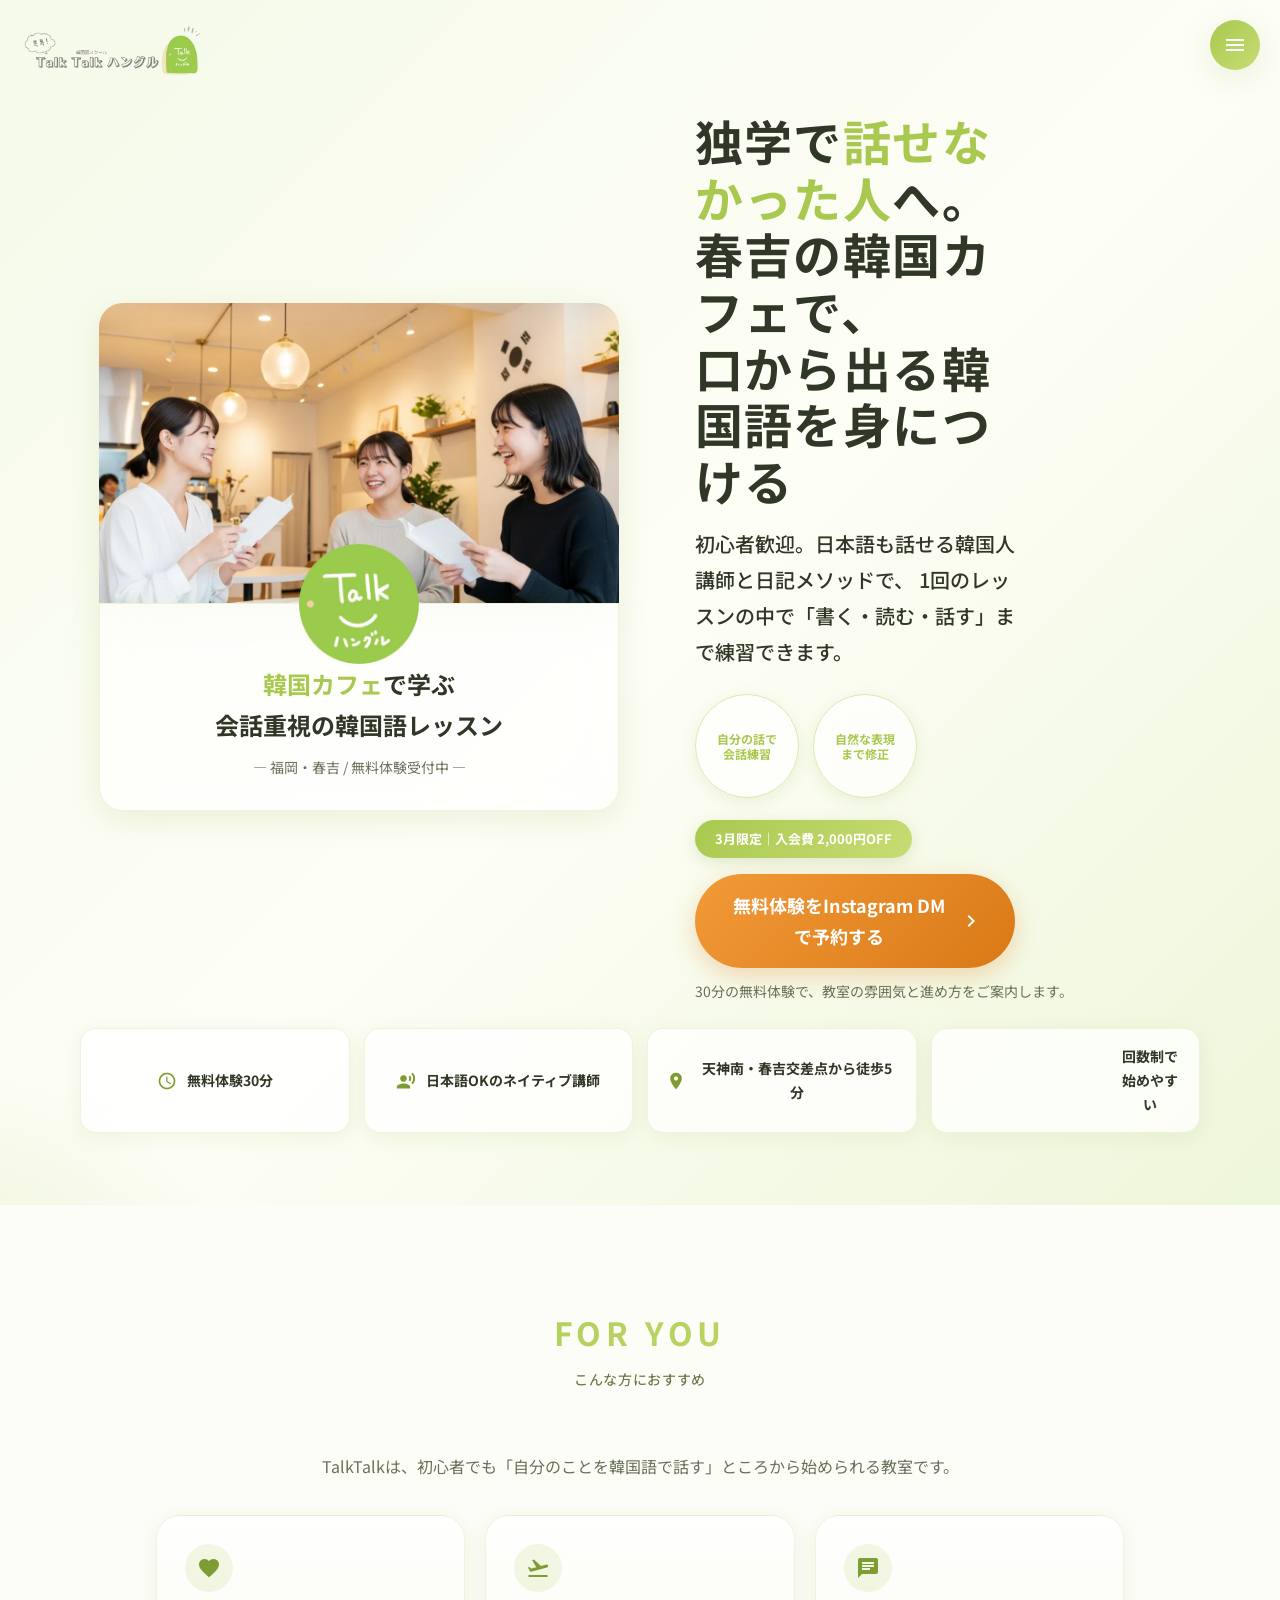
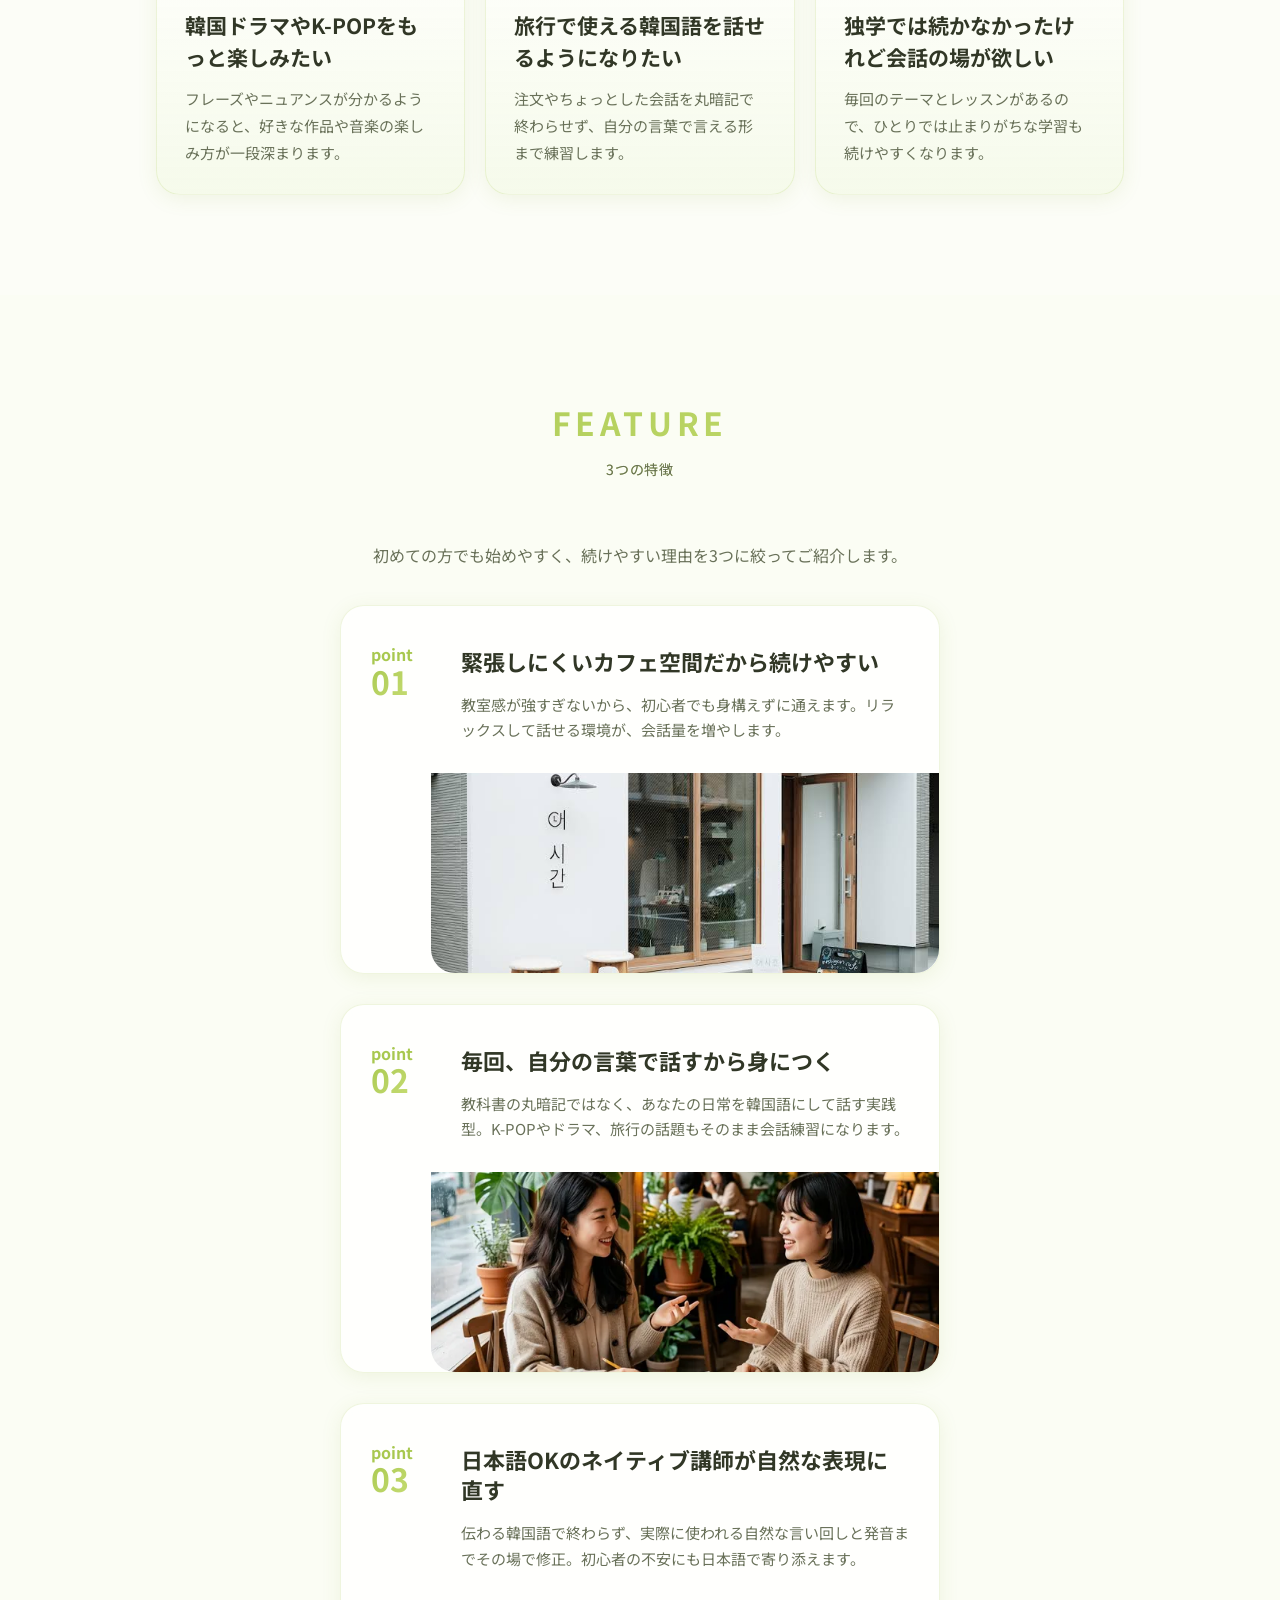
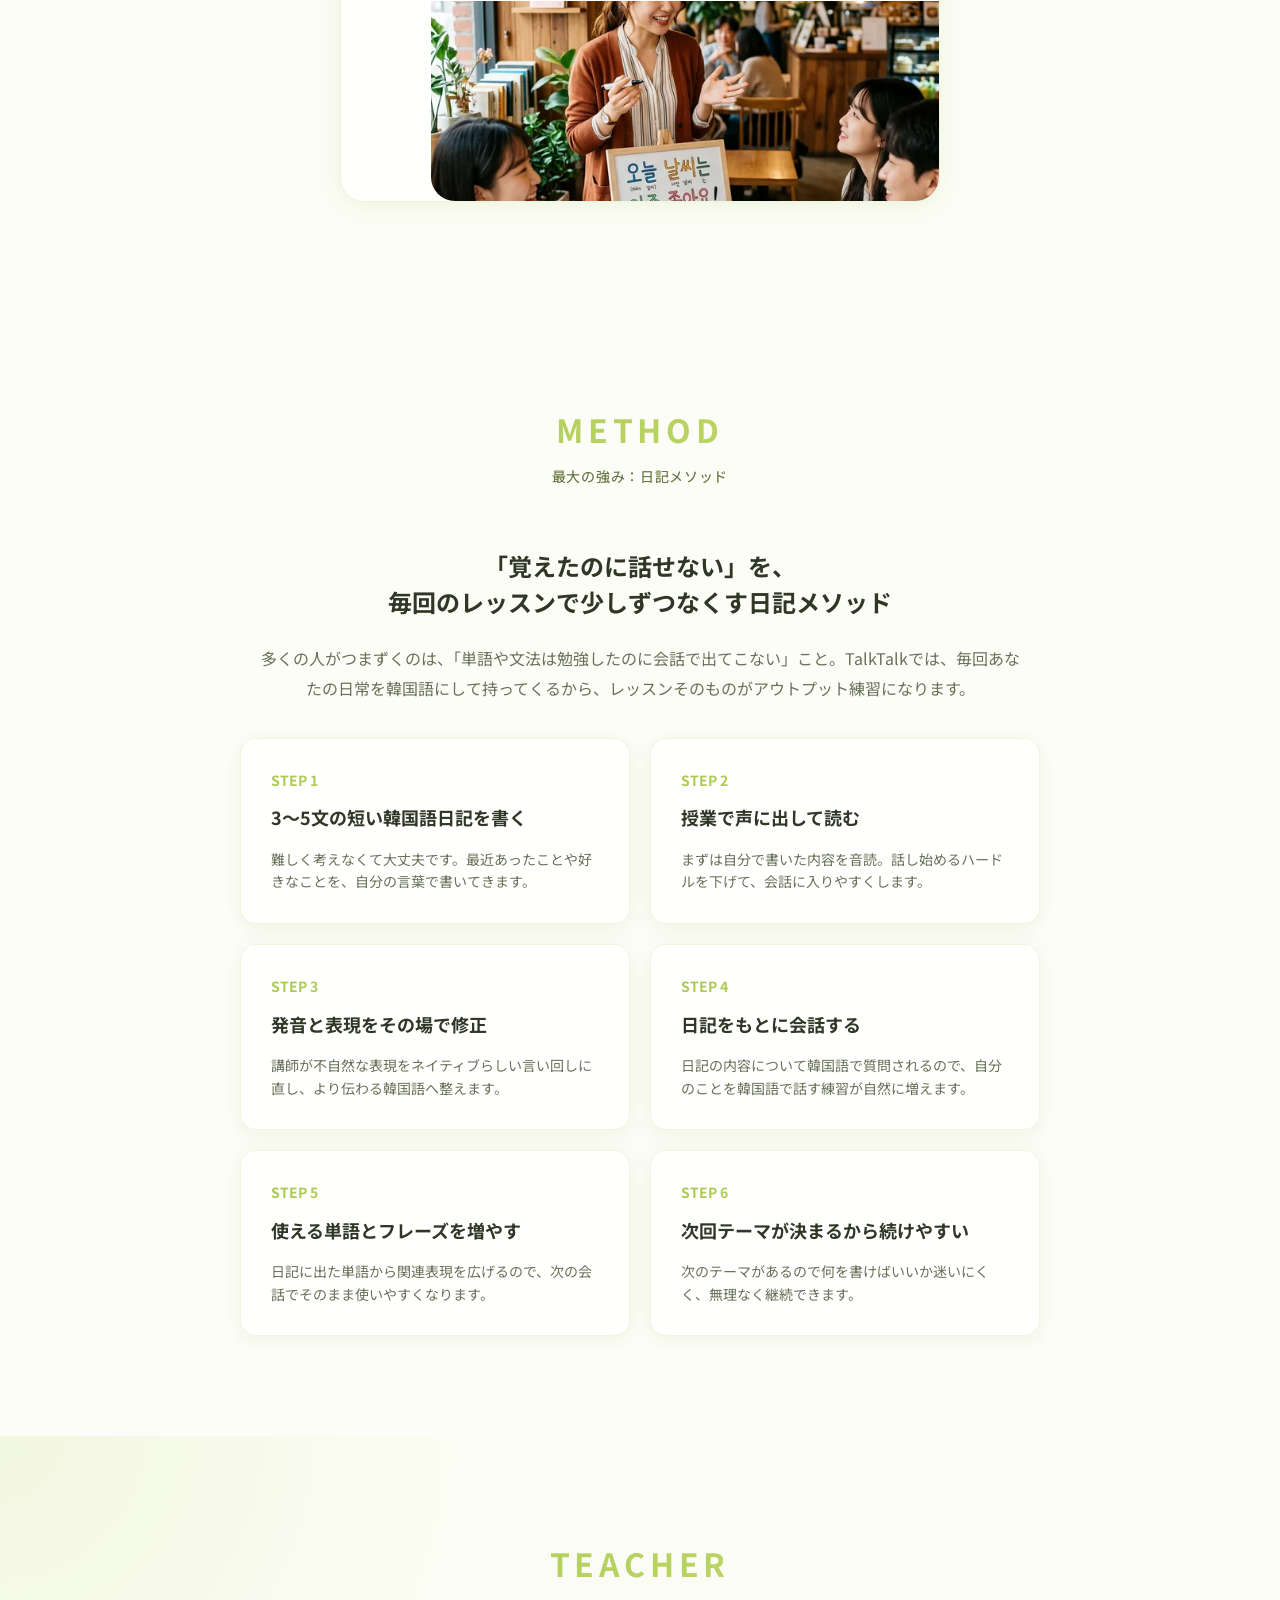
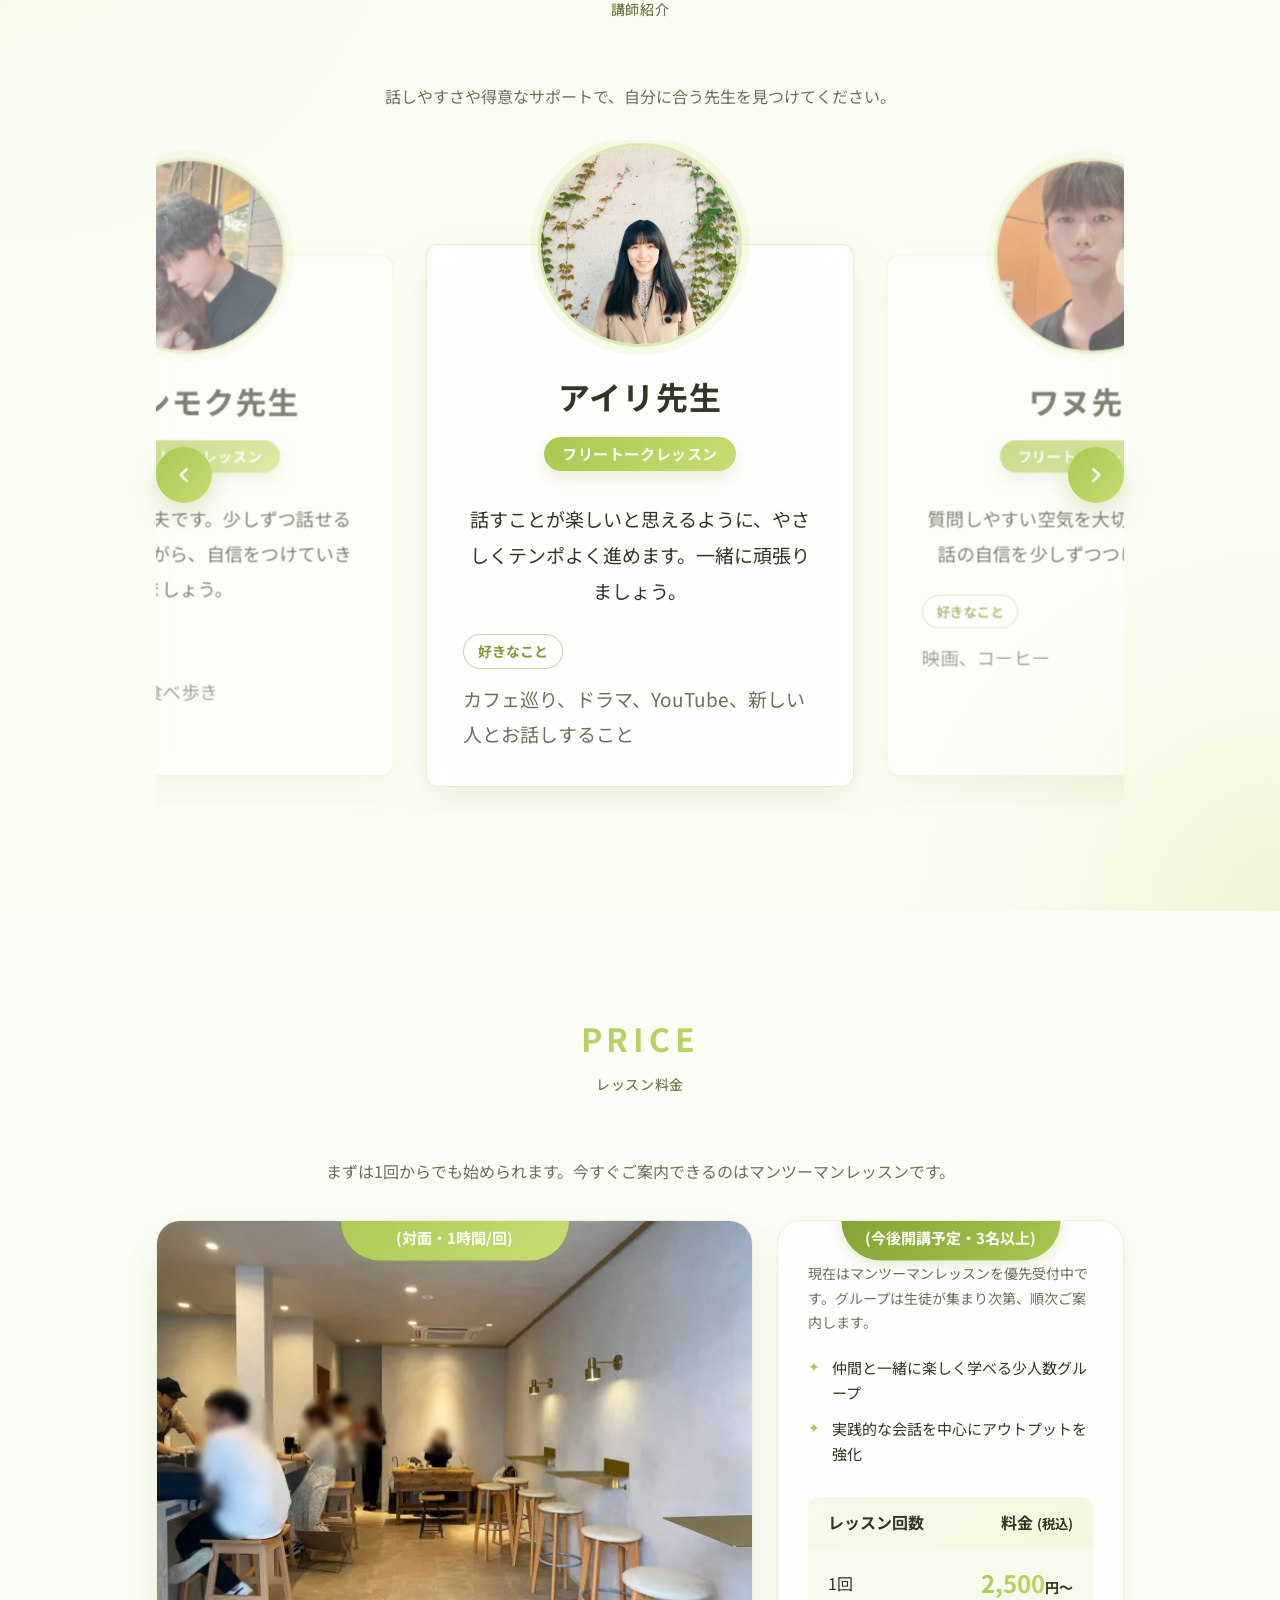
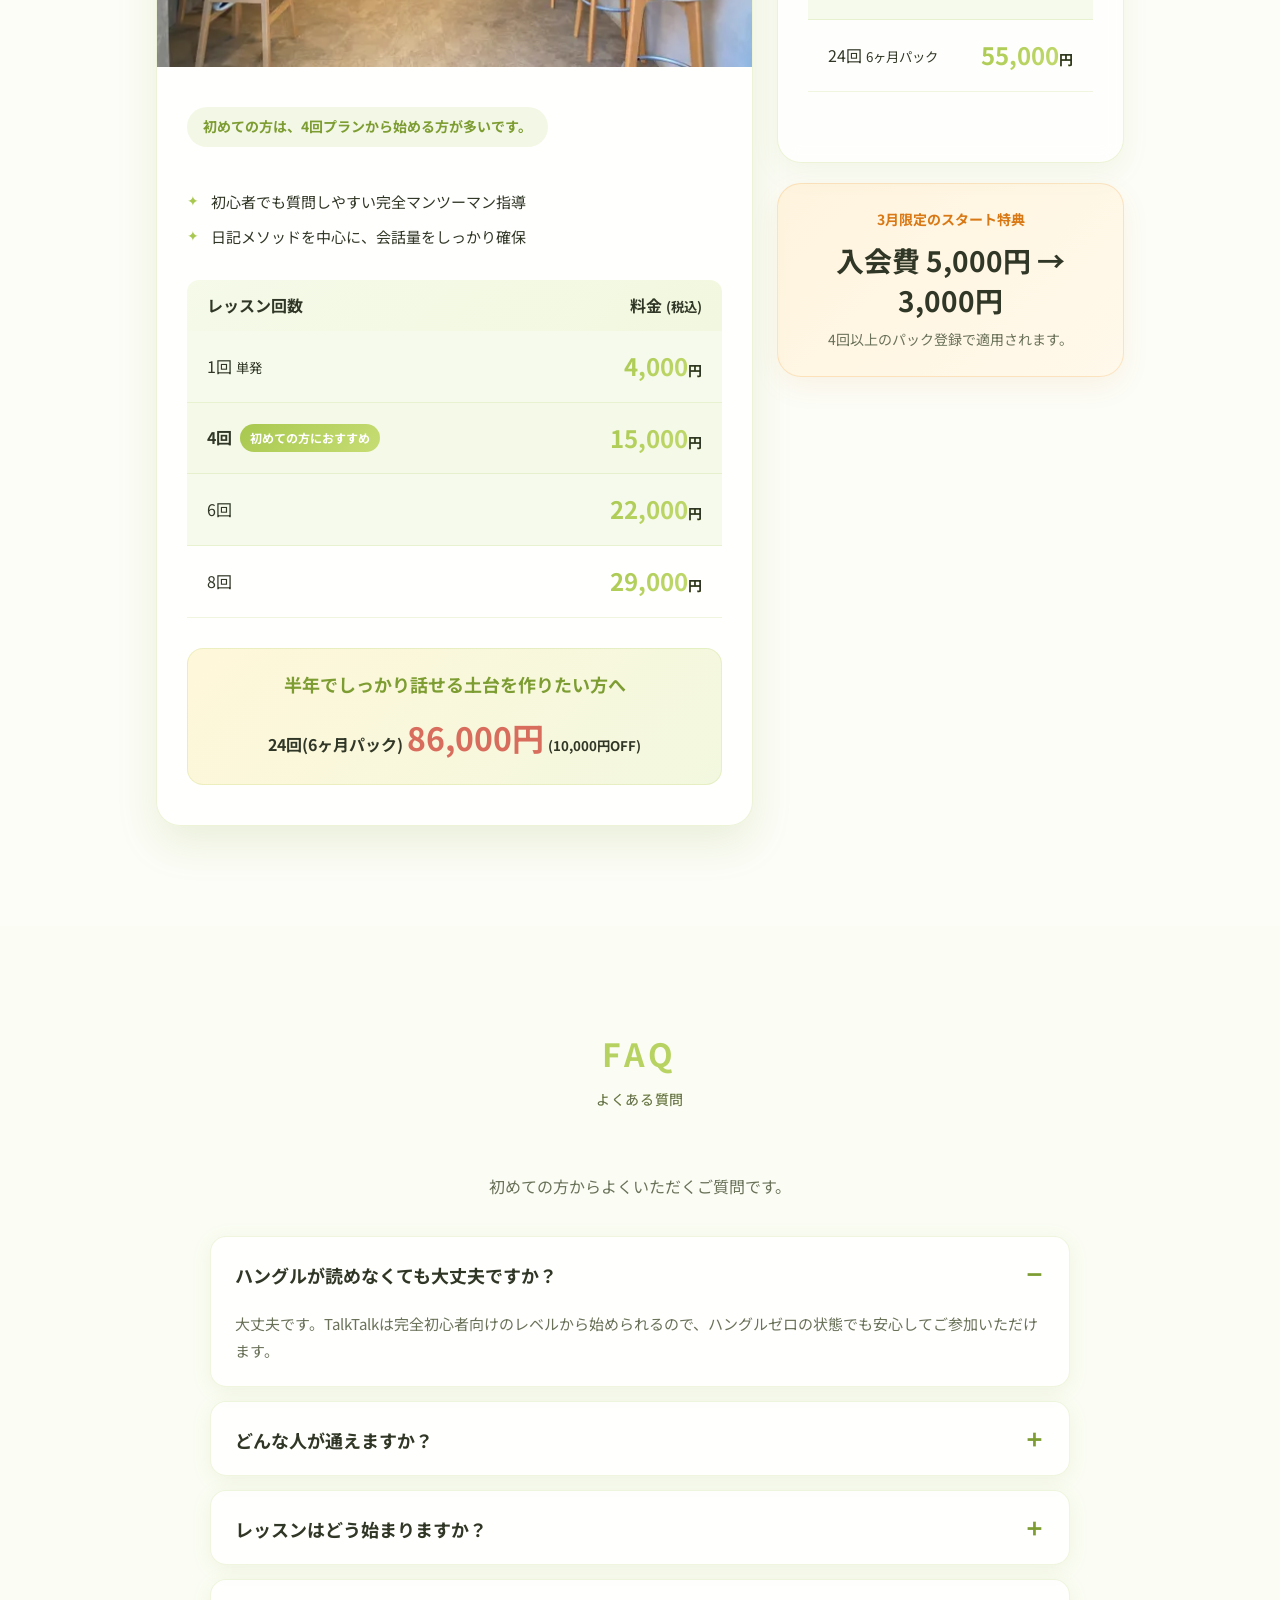
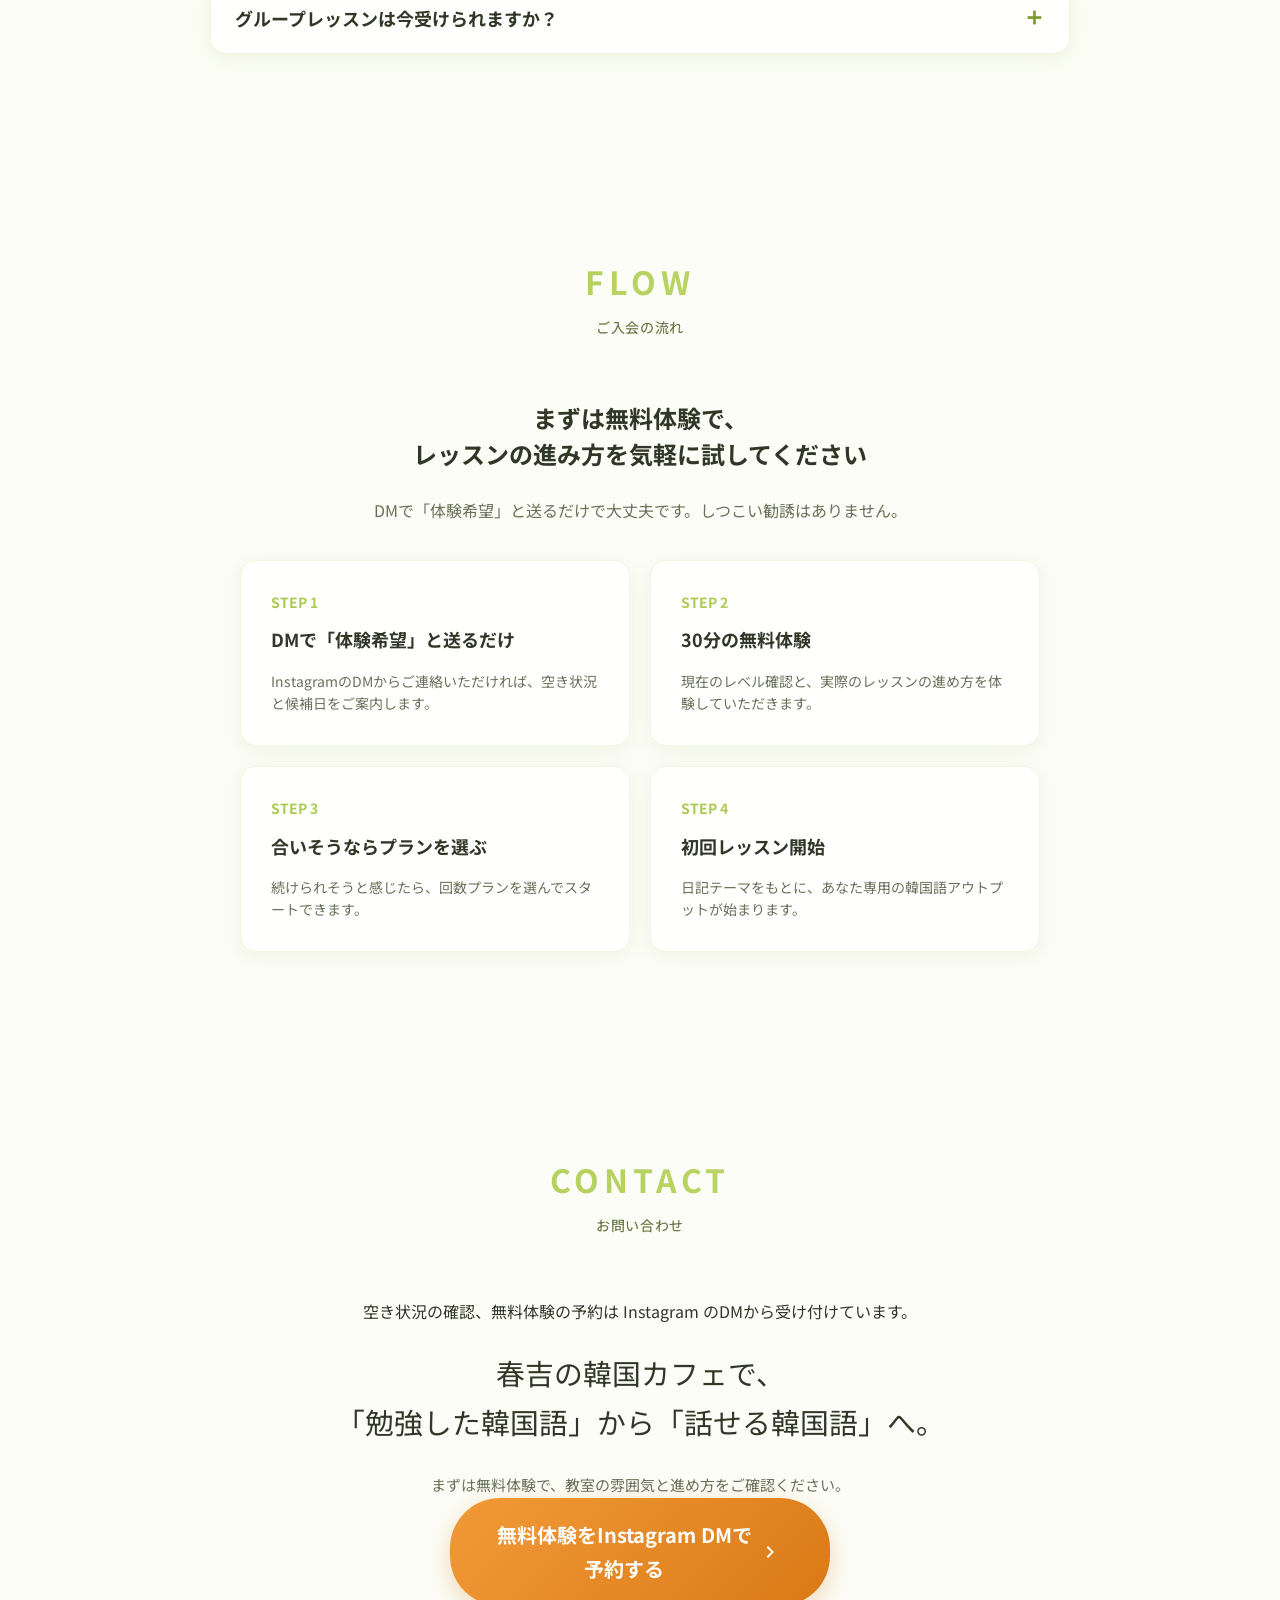
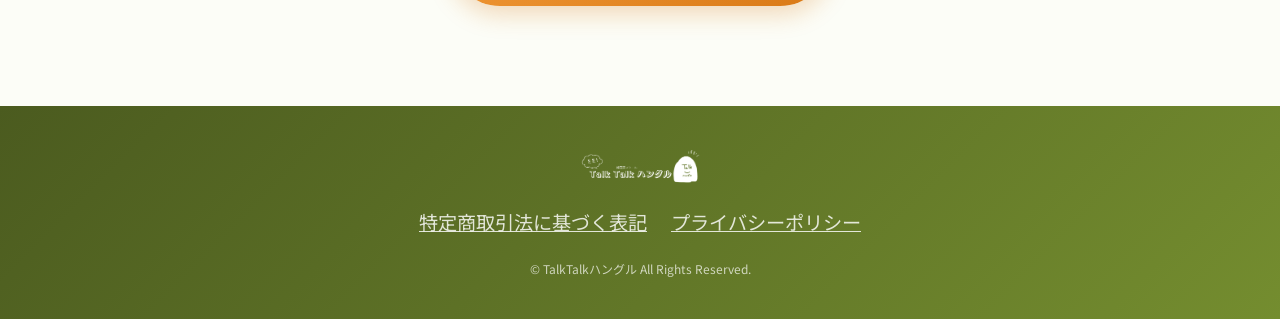
==== commit ef0c95a7: "feat: redesign v2 landing page flow" ====
--- a/index_v2.html
+++ b/index_v2.html
@@ -47,8 +47,9 @@
     <nav class="mobile-nav" id="mobile-nav">
         <a href="#feature">特徴</a>
         <a href="#method">日記メソッド</a>
+        <a href="#teacher">講師陣</a>
         <a href="#price">料金</a>
-        <a href="#teacher">講師陣</a>
+        <a href="#faq">よくある質問</a>
         <a href="#flow">入会の流れ</a>
         <a href="#contact">お問い合わせ</a>
     </nav>
@@ -56,58 +57,93 @@
     <main>
         <!-- Hero Section -->
         <section class="hero fade-in-up">
-            <div class="hero-image-container">
-                <img src="images/price_top.webp" alt="カフェでの授業風景" class="hero-image">
-                <div class="hero-image-caption">
-                    <div class="hero-image-badge">
-                        <img src="images/badge_logo.webp" alt="TalkTalk徽章" class="badge-img">
-                    </div>
-                    <p class="caption-title"><span class="text-green">韓国カフェ</span>で学ぶ<br>会話重視の韓国語レッスン</p>
-                    <p class="caption-line">— 福岡・春吉 / 無料体験受付中 —</p>
-                </div>
-            </div>
-            <div class="hero-content">
-                <h1 class="hero-title">
-                    独学で<span class="text-green">話せなかった人</span>へ。<br>
-                    春吉の韓国カフェで、<br>
-                    口から出る韓国語を身につける
-                </h1>
-                <p class="hero-subtitle">
-                    初心者歓迎。日本語も話せる韓国人講師と、<br>
-                    日記メソッドで「書く・読む・話す」を1時間で実践します。
-                </p>
-                <div class="hero-bubbles">
-                    <div class="bubble">無料体験<br>30分</div>
-                    <div class="bubble">天神南<br>春吉交差点<br>徒歩5分</div>
-                    <div class="bubble">月謝の縛り<br>なし</div>
-                    <div class="bubble">日本語OK<br>ネイティブ講師</div>
-                </div>
-                <div class="hero-campaign">3月限定｜入会費 2,000円OFF</div>
-                <a href="https://www.instagram.com/talktalk.hangul/" target="_blank" rel="noopener noreferrer" class="btn btn-primary btn-hero">
-                    無料体験をDMで予約する
-                    <span class="material-icons">chevron_right</span>
-                </a>
-            </div>
-        </section>
-
-        <!-- Intro Section -->
-        <section class="intro fade-in-up section-padding">
-            <div class="intro-image-wrapper">
-                <img src="images/intro_woman.webp" alt="笑顔の生徒と講師" class="circle-image">
-            </div>
-            <h2 class="section-heading text-center mt-xl">
-                単語や文法を覚えるだけで終わらせず、<br>
-                毎回ちゃんと<br>「話す練習」までできる教室です
-            </h2>
+            <div class="hero-main">
+                <div class="hero-image-container">
+                    <img src="images/price_top.webp" alt="カフェでの授業風景" class="hero-image">
+                    <div class="hero-image-caption">
+                        <div class="hero-image-badge">
+                            <img src="images/badge_logo.webp" alt="TalkTalk徽章" class="badge-img">
+                        </div>
+                        <p class="caption-title"><span class="text-green">韓国カフェ</span>で学ぶ<br>会話重視の韓国語レッスン</p>
+                        <p class="caption-line">— 福岡・春吉 / 無料体験受付中 —</p>
+                    </div>
+                </div>
+                <div class="hero-content">
+                    <h1 class="hero-title">
+                        独学で<span class="text-green">話せなかった人</span>へ。<br>
+                        春吉の韓国カフェで、<br>
+                        口から出る韓国語を身につける
+                    </h1>
+                    <p class="hero-subtitle">
+                        初心者歓迎。日本語も話せる韓国人講師と日記メソッドで、
+                        1回のレッスンの中で「書く・読む・話す」まで練習できます。
+                    </p>
+                    <div class="hero-bubbles">
+                        <div class="bubble">自分の話で<br>会話練習</div>
+                        <div class="bubble">自然な表現<br>まで修正</div>
+                    </div>
+                    <div class="hero-campaign">3月限定｜入会費 2,000円OFF</div>
+                    <a href="https://www.instagram.com/talktalk.hangul/" target="_blank" rel="noopener noreferrer" class="btn btn-primary btn-hero">
+                        無料体験をInstagram DMで予約する
+                        <span class="material-icons">chevron_right</span>
+                    </a>
+                    <p class="hero-cta-note">30分の無料体験で、教室の雰囲気と進め方をご案内します。</p>
+                </div>
+            </div>
+
+            <div class="hero-proof-strip">
+                <div class="hero-proof-item">
+                    <span class="material-icons">schedule</span>
+                    <span>無料体験30分</span>
+                </div>
+                <div class="hero-proof-item">
+                    <span class="material-icons">record_voice_over</span>
+                    <span>日本語OKのネイティブ講師</span>
+                </div>
+                <div class="hero-proof-item">
+                    <span class="material-icons">place</span>
+                    <span>天神南・春吉交差点から徒歩5分</span>
+                </div>
+                <div class="hero-proof-item">
+                    <span class="material-icons">task_alt</span>
+                    <span>回数制で始めやすい</span>
+                </div>
+            </div>
+        </section>
+
+        <!-- For You Section -->
+        <section id="about" class="for-you fade-in-up section-padding">
+            <div class="container">
+                <h2 class="section-title">FOR YOU<span class="section-subtitle">こんな方におすすめ</span></h2>
+                <p class="section-lead text-center">TalkTalkは、初心者でも「自分のことを韓国語で話す」ところから始められる教室です。</p>
+
+                <div class="for-you-cards">
+                    <article class="for-you-card">
+                        <div class="for-you-icon"><span class="material-icons">favorite</span></div>
+                        <h3 class="for-you-card-title">韓国ドラマやK-POPをもっと楽しみたい</h3>
+                        <p class="for-you-card-desc">フレーズやニュアンスが分かるようになると、好きな作品や音楽の楽しみ方が一段深まります。</p>
+                    </article>
+                    <article class="for-you-card">
+                        <div class="for-you-icon"><span class="material-icons">flight_takeoff</span></div>
+                        <h3 class="for-you-card-title">旅行で使える韓国語を話せるようになりたい</h3>
+                        <p class="for-you-card-desc">注文やちょっとした会話を丸暗記で終わらせず、自分の言葉で言える形まで練習します。</p>
+                    </article>
+                    <article class="for-you-card">
+                        <div class="for-you-icon"><span class="material-icons">chat</span></div>
+                        <h3 class="for-you-card-title">独学では続かなかったけれど会話の場が欲しい</h3>
+                        <p class="for-you-card-desc">毎回のテーマとレッスンがあるので、ひとりでは止まりがちな学習も続けやすくなります。</p>
+                    </article>
+                </div>
+            </div>
         </section>
 
         <!-- Features Section -->
         <section id="feature" class="feature fade-in-up section-padding bg-gray">
             <div class="container">
                 <h2 class="section-title">FEATURE<span class="section-subtitle">3つの特徴</span></h2>
+                <p class="section-lead text-center">初めての方でも始めやすく、続けやすい理由を3つに絞ってご紹介します。</p>
 
                 <div class="feature-cards">
-                    <!-- Card 1 -->
                     <div class="feature-card">
                         <div class="feature-point">point<br><span class="point-num">01</span></div>
                         <div class="feature-body">
@@ -118,7 +154,6 @@
                             </div>
                         </div>
                     </div>
-                    <!-- Card 2 -->
                     <div class="feature-card">
                         <div class="feature-point">point<br><span class="point-num">02</span></div>
                         <div class="feature-body">
@@ -129,14 +164,11 @@
                             </div>
                         </div>
                     </div>
-                    <!-- Card 3 -->
                     <div class="feature-card">
                         <div class="feature-point">point<br><span class="point-num">03</span></div>
                         <div class="feature-body">
                             <h3 class="feature-title">日本語OKのネイティブ講師が自然な表現に直す</h3>
-                            <p class="feature-desc">
-                                伝わる韓国語で終わらず、実際に使われる自然な言い回しと発音までその場で修正。初心者の不安にも日本語で寄り添えます。
-                            </p>
+                            <p class="feature-desc">伝わる韓国語で終わらず、実際に使われる自然な言い回しと発音までその場で修正。初心者の不安にも日本語で寄り添えます。</p>
                             <div class="feature-img-wrapper mt-md">
                                 <img src="images/feature_native_teacher.webp" alt="ネイティブ講師の授業風景" class="feature-img">
                             </div>
@@ -151,7 +183,7 @@
             <div class="container">
                 <h2 class="section-title">METHOD<span class="section-subtitle">最大の強み：日記メソッド</span></h2>
                 <h3 class="method-catch text-center mt-sm mb-md">「覚えたのに話せない」を、<br>毎回のレッスンで少しずつなくす日記メソッド</h3>
-                <p class="text-center mb-lg">多くの人がつまずくのは、「単語や文法は勉強したのに会話で出てこない」こと。TalkTalkでは、毎回あなたの日常を韓国語にして持ってくるから、レッスンそのものがアウトプット練習になります。</p>
+                <p class="section-lead text-center">多くの人がつまずくのは、「単語や文法は勉強したのに会話で出てこない」こと。TalkTalkでは、毎回あなたの日常を韓国語にして持ってくるから、レッスンそのものがアウトプット練習になります。</p>
 
                 <div class="trial-steps">
                     <div class="trial-step">
@@ -184,6 +216,116 @@
                         <h4 class="step-title">次回テーマが決まるから続けやすい</h4>
                         <p class="step-desc">次のテーマがあるので何を書けばいいか迷いにくく、無理なく継続できます。</p>
                     </div>
+                </div>
+            </div>
+        </section>
+
+        <!-- Teacher Section -->
+        <section id="teacher" class="teacher fade-in-up section-padding bg-gray">
+            <div class="container">
+                <h2 class="section-title">TEACHER<span class="section-subtitle">講師紹介</span></h2>
+                <p class="section-lead text-center teacher-lead">話しやすさや得意なサポートで、自分に合う先生を見つけてください。</p>
+
+                <div class="teacher-stage">
+                    <button class="teacher-nav teacher-nav-prev" type="button" aria-label="前の講師を見る">
+                        <span class="material-icons">chevron_left</span>
+                    </button>
+
+                    <div class="teacher-carousel" id="teacher-carousel">
+                        <div class="teacher-track">
+                            <article class="teacher-card">
+                                <div class="teacher-img-wrapper"><img src="images/teacher_anna.jpg" alt="アンナ先生" class="teacher-img"></div>
+                                <h3 class="teacher-name">アンナ先生</h3>
+                                <p class="teacher-role"><span class="teacher-role-pill">フリートークレッスン</span></p>
+                                <p class="teacher-quote">会話中心で、教科書だけでは出てこない自然な韓国語を一緒に増やしていきます。</p>
+                                <div class="teacher-favorites">
+                                    <span class="teacher-favorites-label">好きなこと</span>
+                                    <p class="teacher-favorites-text">ポールダンス、歌うこと、ランニング</p>
+                                </div>
+                            </article>
+
+                            <article class="teacher-card">
+                                <div class="teacher-img-wrapper"><img src="images/teacher_jaeyoon.jpg" alt="ジェユン先生" class="teacher-img"></div>
+                                <h3 class="teacher-name">ジェユン先生</h3>
+                                <p class="teacher-role"><span class="teacher-role-pill">フリートークレッスン</span></p>
+                                <p class="teacher-quote">分からないところは日本語も交えながら整理して、話せる形まで丁寧に落とし込みます。</p>
+                                <div class="teacher-favorites">
+                                    <span class="teacher-favorites-label">好きなこと</span>
+                                    <p class="teacher-favorites-text">いろいろな言語で話すこと、ファッション</p>
+                                </div>
+                            </article>
+
+                            <article class="teacher-card">
+                                <div class="teacher-img-wrapper"><img src="images/teacher_4.webp" alt="ジョンモク先生" class="teacher-img"></div>
+                                <h3 class="teacher-name">ジョンモク先生</h3>
+                                <p class="teacher-role"><span class="teacher-role-pill">フリートークレッスン</span></p>
+                                <p class="teacher-quote">焦らなくて大丈夫です。少しずつ話せる言葉を増やしながら、自信をつけていきましょう。</p>
+                                <div class="teacher-favorites">
+                                    <span class="teacher-favorites-label">好きなこと</span>
+                                    <p class="teacher-favorites-text">ゲーム、映画、食べ歩き</p>
+                                </div>
+                            </article>
+
+                            <article class="teacher-card" data-initial-teacher="true">
+                                <div class="teacher-img-wrapper"><img src="images/teacher_2.webp" alt="アイリ先生" class="teacher-img"></div>
+                                <h3 class="teacher-name">アイリ先生</h3>
+                                <p class="teacher-role"><span class="teacher-role-pill">フリートークレッスン</span></p>
+                                <p class="teacher-quote">話すことが楽しいと思えるように、やさしくテンポよく進めます。一緒に頑張りましょう。</p>
+                                <div class="teacher-favorites">
+                                    <span class="teacher-favorites-label">好きなこと</span>
+                                    <p class="teacher-favorites-text">カフェ巡り、ドラマ、YouTube、新しい人とお話しすること</p>
+                                </div>
+                            </article>
+
+                            <article class="teacher-card">
+                                <div class="teacher-img-wrapper"><img src="images/teacher_wanu.webp" alt="ワヌ先生" class="teacher-img"></div>
+                                <h3 class="teacher-name">ワヌ先生</h3>
+                                <p class="teacher-role"><span class="teacher-role-pill">フリートークレッスン</span></p>
+                                <p class="teacher-quote">質問しやすい空気を大切にしながら、会話の自信を少しずつつけていきます。</p>
+                                <div class="teacher-favorites">
+                                    <span class="teacher-favorites-label">好きなこと</span>
+                                    <p class="teacher-favorites-text">映画、コーヒー</p>
+                                </div>
+                            </article>
+
+                            <article class="teacher-card">
+                                <div class="teacher-img-wrapper"><img src="images/teacher_6.webp" alt="TOCCO先生" class="teacher-img"></div>
+                                <h3 class="teacher-name">TOCCO先生</h3>
+                                <p class="teacher-role"><span class="teacher-role-pill">フリートーク / オンライン</span></p>
+                                <p class="teacher-quote">友達と話すような雰囲気で、自然に口から出る韓国語を増やしていきましょう。</p>
+                                <div class="teacher-favorites">
+                                    <span class="teacher-favorites-label">好きなこと</span>
+                                    <p class="teacher-favorites-text">カフェ巡り</p>
+                                </div>
+                            </article>
+
+                            <article class="teacher-card">
+                                <div class="teacher-img-wrapper"><img src="images/teacher_3.webp" alt="KIKI先生" class="teacher-img"></div>
+                                <h3 class="teacher-name">KIKI先生</h3>
+                                <p class="teacher-role"><span class="teacher-role-pill">オンラインレッスン</span></p>
+                                <p class="teacher-quote">オンラインでも置いていかない進め方で、毎回のレッスンを丁寧にサポートします。</p>
+                                <div class="teacher-favorites">
+                                    <span class="teacher-favorites-label">好きなこと</span>
+                                    <p class="teacher-favorites-text">YouTubeで海外に住んでる人のvlogを見ること、本屋巡り</p>
+                                </div>
+                            </article>
+
+                            <article class="teacher-card">
+                                <div class="teacher-img-wrapper"><img src="images/teacher_5.webp" alt="ウォノ先生" class="teacher-img"></div>
+                                <h3 class="teacher-name">ウォノ先生</h3>
+                                <p class="teacher-role"><span class="teacher-role-pill">フリートークレッスン</span></p>
+                                <p class="teacher-quote">たくさん話して覚えたい方にぴったりです。会話量をしっかり確保して進めます。</p>
+                                <div class="teacher-favorites">
+                                    <span class="teacher-favorites-label">好きなこと</span>
+                                    <p class="teacher-favorites-text">ランニング、ジム、アニメ鑑賞</p>
+                                </div>
+                            </article>
+                        </div>
+                    </div>
+
+                    <button class="teacher-nav teacher-nav-next" type="button" aria-label="次の講師を見る">
+                        <span class="material-icons">chevron_right</span>
+                    </button>
                 </div>
             </div>
         </section>
@@ -192,15 +334,15 @@
         <section id="price" class="price fade-in-up section-padding">
             <div class="container">
                 <h2 class="section-title">PRICE<span class="section-subtitle">レッスン料金</span></h2>
-                <p class="text-center mb-lg">まずは1回からでも始められます。月謝制ではなく回数で選べるので、自分のペースで続けやすい料金設計です。</p>
-
-                <div class="price-cards">
-                    <!-- Price Card 1: 1-on-1 -->
-                    <div class="price-card">
+                <p class="section-lead text-center">まずは1回からでも始められます。今すぐご案内できるのはマンツーマンレッスンです。</p>
+
+                <div class="price-layout">
+                    <div class="price-card price-card-primary">
                         <div class="price-header-img">
                             <img src="images/space_sub2.webp" alt="カフェ内装" class="price-img">
                         </div>
                         <h3 class="price-card-title"><span>マンツーマンレッスン<br><small>(対面・1時間/回)</small></span></h3>
+                        <p class="price-card-recommendation">初めての方は、4回プランから始める方が多いです。</p>
                         <ul class="price-list-features">
                             <li>初心者でも質問しやすい完全マンツーマン指導</li>
                             <li>日記メソッドを中心に、会話量をしっかり確保</li>
@@ -214,8 +356,11 @@
                                 <div>1回 <small>単発</small></div>
                                 <div class="price-amount">4,000<span>円</span></div>
                             </div>
-                            <div class="price-row">
-                                <div>4回</div>
+                            <div class="price-row price-row-recommended">
+                                <div class="price-plan">
+                                    <span class="price-plan-main">4回</span>
+                                    <span class="price-plan-badge">初めての方におすすめ</span>
+                                </div>
                                 <div class="price-amount">15,000<span>円</span></div>
                             </div>
                             <div class="price-row">
@@ -233,192 +378,88 @@
                         </div>
                     </div>
 
-                    <!-- Price Card 2: Group -->
-                    <div class="price-card mt-lg">
-                        <h3 class="price-card-title"><span>グループレッスン<br><small>(今後開講予定・3名以上)</small></span></h3>
-                        <ul class="price-list-features">
-                            <li>仲間と一緒に楽しく学べる少人数グループ</li>
-                            <li>実践的な会話を中心にアウトプットを強化</li>
-                            <li>現在はマンツーマンレッスンを優先受付中です</li>
-                        </ul>
-                        <div class="price-table">
-                            <div class="price-table-header">
-                                <div>レッスン回数</div>
-                                <div>料金 <small>(税込)</small></div>
-                            </div>
-                            <div class="price-row">
-                                <div>1回</div>
-                                <div class="price-amount">2,500<span>円〜</span></div>
-                            </div>
-                            <div class="price-row">
-                                <div>24回 <small>6ヶ月パック</small></div>
-                                <div class="price-amount">55,000<span>円</span></div>
-                            </div>
-                        </div>
-                    </div>
-
-                    <div class="admission-fee">
-                        <p class="mb-sm"><strong>入会費 5,000円</strong></p>
-                        <p class="admission-note">3月限定｜4回以上パック登録時 3,000円 (2,000円OFF)</p>
-                    </div>
-                </div>
-            </div>
-        </section>
-
-
-
-        <!-- Teacher Section -->
-        <section id="teacher" class="teacher fade-in-up section-padding bg-gray">
+                    <div class="price-side-column">
+                        <div class="price-card price-card-secondary">
+                            <h3 class="price-card-title"><span>グループレッスン<br><small>(今後開講予定・3名以上)</small></span></h3>
+                            <p class="price-side-note">現在はマンツーマンレッスンを優先受付中です。グループは生徒が集まり次第、順次ご案内します。</p>
+                            <ul class="price-list-features">
+                                <li>仲間と一緒に楽しく学べる少人数グループ</li>
+                                <li>実践的な会話を中心にアウトプットを強化</li>
+                            </ul>
+                            <div class="price-table">
+                                <div class="price-table-header">
+                                    <div>レッスン回数</div>
+                                    <div>料金 <small>(税込)</small></div>
+                                </div>
+                                <div class="price-row">
+                                    <div>1回</div>
+                                    <div class="price-amount">2,500<span>円〜</span></div>
+                                </div>
+                                <div class="price-row">
+                                    <div>24回 <small>6ヶ月パック</small></div>
+                                    <div class="price-amount">55,000<span>円</span></div>
+                                </div>
+                            </div>
+                        </div>
+
+                        <div class="admission-offer">
+                            <p class="admission-offer-label">3月限定のスタート特典</p>
+                            <p class="admission-offer-price">入会費 5,000円 → 3,000円</p>
+                            <p class="admission-offer-note">4回以上のパック登録で適用されます。</p>
+                        </div>
+                    </div>
+                </div>
+            </div>
+        </section>
+
+        <!-- FAQ Section -->
+        <section id="faq" class="faq fade-in-up section-padding bg-gray">
             <div class="container">
-                <h2 class="section-title">TEACHER<span class="section-subtitle">講師紹介</span></h2>
-
-                <div class="teacher-stage">
-                    <button class="teacher-nav teacher-nav-prev" type="button" aria-label="前の講師を見る">
-                        <span class="material-icons">chevron_left</span>
-                    </button>
-
-                    <div class="teacher-carousel" id="teacher-carousel">
-                        <div class="teacher-track">
-                        <!-- Teacher Card 1: Anna -->
-                            <article class="teacher-card">
-                                <div class="teacher-img-wrapper"><img src="images/teacher_anna.jpg" alt="アンナ先生"
-                                        class="teacher-img"></div>
-                                <h3 class="teacher-name">アンナ先生</h3>
-                                <p class="teacher-role"><span class="teacher-role-pill">フリートークレッスン</span></p>
-                                <p class="teacher-quote">教科書だけでは学べない“生きた韓国語”をお届けします！会話を中心に楽しく身につけましょう。</p>
-                                <div class="teacher-favorites">
-                                    <span class="teacher-favorites-label">好きなこと</span>
-                                    <p class="teacher-favorites-text">ポールダンス、歌うこと、ランニング</p>
-                                </div>
-                            </article>
-                        
-                            <!-- Teacher Card 2: Jaeyoon -->
-                            <article class="teacher-card">
-                                <div class="teacher-img-wrapper"><img src="images/teacher_jaeyoon.jpg" alt="ジェユン先生"
-                                        class="teacher-img"></div>
-                                <h3 class="teacher-name">ジェユン先生</h3>
-                                <p class="teacher-role"><span class="teacher-role-pill">フリートークレッスン</span></p>
-                                <p class="teacher-quote">韓国語・英語・日本語の通訳など、複数の言語を同時に使う仕事をしています。</p>
-                                <div class="teacher-favorites">
-                                    <span class="teacher-favorites-label">好きなこと</span>
-                                    <p class="teacher-favorites-text">いろいろな言語で話すこと、ファッション</p>
-                                </div>
-                            </article>
-
-                            <article class="teacher-card">
-                                <div class="teacher-img-wrapper"><img src="images/teacher_4.webp" alt="ジョンモク先生"
-                                        class="teacher-img"></div>
-                                <h3 class="teacher-name">ジョンモク先生</h3>
-                                <p class="teacher-role"><span class="teacher-role-pill">フリートークレッスン</span></p>
-                                <p class="teacher-quote">一日一歩ずつゆっくり勉強しましょう！</p>
-                                <div class="teacher-favorites">
-                                    <span class="teacher-favorites-label">好きなこと</span>
-                                    <p class="teacher-favorites-text">ゲーム、映画、食べ歩き</p>
-                                </div>
-                            </article>
-
-                            <article class="teacher-card" data-initial-teacher="true">
-                                <div class="teacher-img-wrapper"><img src="images/teacher_2.webp" alt="アイリ先生"
-                                        class="teacher-img"></div>
-                                <h3 class="teacher-name">アイリ先生</h3>
-                                <p class="teacher-role"><span class="teacher-role-pill">フリートークレッスン</span></p>
-                                <p class="teacher-quote">皆さんの韓国語を学ぶことが好きになるように頑張ります。一緒に頑張りましょう♪</p>
-                                <div class="teacher-favorites">
-                                    <span class="teacher-favorites-label">好きなこと</span>
-                                    <p class="teacher-favorites-text">カフェ巡り、ドラマ、YouTube、新しい人とお話しすること</p>
-                                </div>
-                            </article>
-
-                            <article class="teacher-card">
-                                <div class="teacher-img-wrapper"><img src="images/teacher_wanu.webp" alt="ワヌ先生"
-                                        class="teacher-img"></div>
-                                <h3 class="teacher-name">ワヌ先生</h3>
-                                <p class="teacher-role"><span class="teacher-role-pill">フリートークレッスン</span></p>
-                                <p class="teacher-quote">分からないことがあればいつでも聞いてください！</p>
-                                <div class="teacher-favorites">
-                                    <span class="teacher-favorites-label">好きなこと</span>
-                                    <p class="teacher-favorites-text">映画、コーヒー</p>
-                                </div>
-                            </article>
-
-                            <article class="teacher-card">
-                                <div class="teacher-img-wrapper"><img src="images/teacher_6.webp" alt="TOCCO先生"
-                                        class="teacher-img"></div>
-                                <h3 class="teacher-name">TOCCO先生</h3>
-                                <p class="teacher-role"><span class="teacher-role-pill">フリートーク / オンライン</span></p>
-                                <p class="teacher-quote">みなさんの友達のような韓国語の先生です。自信を持って上手になるまで一緒に勉強していきましょう。</p>
-                                <div class="teacher-favorites">
-                                    <span class="teacher-favorites-label">好きなこと</span>
-                                    <p class="teacher-favorites-text">カフェ巡り</p>
-                                </div>
-                            </article>
-
-                            <article class="teacher-card">
-                                <div class="teacher-img-wrapper"><img src="images/teacher_3.webp" alt="KIKI先生"
-                                        class="teacher-img"></div>
-                                <h3 class="teacher-name">KIKI先生</h3>
-                                <p class="teacher-role"><span class="teacher-role-pill">オンラインレッスン</span></p>
-                                <p class="teacher-quote">毎日楽しく勉強を続ける秘訣もお伝えします。一緒に楽しく韓国語を楽しみましょう！</p>
-                                <div class="teacher-favorites">
-                                    <span class="teacher-favorites-label">好きなこと</span>
-                                    <p class="teacher-favorites-text">YouTubeで海外に住んでる人のvlogを見ること、本屋巡り</p>
-                                </div>
-                            </article>
-
-                            <article class="teacher-card">
-                                <div class="teacher-img-wrapper"><img src="images/teacher_5.webp" alt="ウォノ先生"
-                                        class="teacher-img"></div>
-                                <h3 class="teacher-name">ウォノ先生</h3>
-                                <p class="teacher-role"><span class="teacher-role-pill">フリートークレッスン</span></p>
-                                <p class="teacher-quote">人と話すのが好きなので皆さん韓国語で沢山話しましょう！！</p>
-                                <div class="teacher-favorites">
-                                    <span class="teacher-favorites-label">好きなこと</span>
-                                    <p class="teacher-favorites-text">ランニング、ジム、アニメ鑑賞</p>
-                                </div>
-                            </article>
-                        </div>
-                    </div>
-
-                    <button class="teacher-nav teacher-nav-next" type="button" aria-label="次の講師を見る">
-                        <span class="material-icons">chevron_right</span>
-                    </button>
-                </div>
-            </div>
-        </section>
-
-        <!-- About Section (lightweight cafe intro) -->
-        <section id="about" class="space fade-in-up section-padding">
-            <div class="container text-center">
-                <h2 class="section-title">FOR YOU<span class="section-subtitle">こんな方におすすめ</span></h2>
-                <p class="space-desc space-lead mb-md">
-                    韓国ドラマやK-POPをもっと理解したい方。<br>
-                    旅行で使える韓国語を、ちゃんと話せるようになりたい方。<br>
-                    独学では続かなかったけれど、会話の場があれば頑張れそうな方。
-                </p>
-                <p class="space-note">TalkTalkは、初心者でも「自分のことを韓国語で話す」ところから始められます。</p>
+                <h2 class="section-title">FAQ<span class="section-subtitle">よくある質問</span></h2>
+                <p class="section-lead text-center">初めての方からよくいただくご質問です。</p>
+
+                <div class="faq-list">
+                    <details class="faq-item" open>
+                        <summary>ハングルが読めなくても大丈夫ですか？</summary>
+                        <p class="faq-answer">大丈夫です。TalkTalkは完全初心者向けのレベルから始められるので、ハングルゼロの状態でも安心してご参加いただけます。</p>
+                    </details>
+                    <details class="faq-item">
+                        <summary>どんな人が通えますか？</summary>
+                        <p class="faq-answer">年齢・職業は問いません。学生さんも社会人の方も歓迎です。韓国ドラマやK-POPが好きな方、旅行で使いたい方にも向いています。</p>
+                    </details>
+                    <details class="faq-item">
+                        <summary>レッスンはどう始まりますか？</summary>
+                        <p class="faq-answer">まずは30分の無料体験で、今のレベル確認とレッスンの進め方をご説明します。合いそうだと感じたら、プランを選んでスタートできます。</p>
+                    </details>
+                    <details class="faq-item">
+                        <summary>グループレッスンは今受けられますか？</summary>
+                        <p class="faq-answer">現在はマンツーマンレッスンを優先してご案内しています。グループレッスンは今後開講予定で、生徒が集まり次第ご案内します。</p>
+                    </details>
+                </div>
             </div>
         </section>
 
         <!-- Flow Section -->
-        <section id="flow" class="trial fade-in-up section-padding bg-gray">
+        <section id="flow" class="trial fade-in-up section-padding">
             <div class="container text-center">
                 <h2 class="section-title">FLOW<span class="section-subtitle">ご入会の流れ</span></h2>
                 <h3 class="trial-catch mt-sm mb-md">まずは無料体験で、<br>レッスンの進み方を気軽に試してください</h3>
+                <p class="section-lead text-center">DMで「体験希望」と送るだけで大丈夫です。しつこい勧誘はありません。</p>
 
                 <div class="trial-steps text-left">
                     <div class="trial-step">
                         <div class="step-label">STEP 1</div>
-                        <h4 class="step-title">InstagramからDMで無料体験を予約</h4>
-                        <p class="step-desc">「体験希望」と送っていただければ大丈夫です。日程調整をご案内します。</p>
+                        <h4 class="step-title">DMで「体験希望」と送るだけ</h4>
+                        <p class="step-desc">InstagramのDMからご連絡いただければ、空き状況と候補日をご案内します。</p>
                     </div>
                     <div class="trial-step">
                         <div class="step-label">STEP 2</div>
-                        <h4 class="step-title">無料体験レッスン（30分）</h4>
-                        <p class="step-desc">現在のレベル確認と、実際のレッスンの進み方をご説明します。</p>
+                        <h4 class="step-title">30分の無料体験</h4>
+                        <p class="step-desc">現在のレベル確認と、実際のレッスンの進め方を体験していただきます。</p>
                     </div>
                     <div class="trial-step">
                         <div class="step-label">STEP 3</div>
-                        <h4 class="step-title">ご希望のプランを選んでお申し込み</h4>
+                        <h4 class="step-title">合いそうならプランを選ぶ</h4>
                         <p class="step-desc">続けられそうと感じたら、回数プランを選んでスタートできます。</p>
                     </div>
                     <div class="trial-step">
@@ -435,7 +476,8 @@
             <div class="container text-center">
                 <h2 class="section-title">CONTACT<span class="section-subtitle">お問い合わせ</span></h2>
                 <p class="mb-md">空き状況の確認、無料体験の予約は Instagram のDMから受け付けています。</p>
-                <p class="contact-tagline mb-lg">春吉の韓国カフェで、<br>「勉強した韓国語」から「話せる韓国語」へ。</p>
+                <p class="contact-tagline mb-md">春吉の韓国カフェで、<br>「勉強した韓国語」から「話せる韓国語」へ。</p>
+                <p class="contact-reassurance mb-lg">まずは無料体験で、教室の雰囲気と進め方をご確認ください。</p>
 
                 <div class="contact-box">
                     <a href="https://www.instagram.com/talktalk.hangul/" target="_blank" rel="noopener noreferrer" class="btn btn-primary btn-large">
--- a/assets/style_v2.css
+++ b/assets/style_v2.css
@@ -278,11 +278,7 @@
   background: linear-gradient(135deg, var(--color-bg-hero) 0%, #fdfef6 52%, #eef6d9 100%);
   position: relative;
   overflow: hidden;
-  display: flex;
-  flex-direction: column;
-  align-items: center;
-  min-height: 100vh;
-  padding-top: 80px;
+  padding: 88px 0 56px;
 }
 
 .hero::before {
@@ -311,64 +307,73 @@
 
 @media (min-width: 900px) {
   .hero {
-    flex-direction: row;
-    height: 100vh;
-    padding: 0 5%;
+    padding: 112px 0 72px;
+  }
+}
+
+.hero-main {
+  position: relative;
+  z-index: 1;
+  width: min(1120px, calc(100% - 32px));
+  margin: 0 auto;
+  display: grid;
+  gap: 28px;
+  align-items: center;
+}
+
+@media (min-width: 900px) {
+  .hero-main {
+    grid-template-columns: minmax(0, 1.05fr) minmax(0, 0.95fr);
+    gap: 56px;
   }
 }
 
 .hero-content {
-  flex: 1;
-  padding: 40px 20px 40px;
+  padding: 0;
   display: flex;
   flex-direction: column;
   align-items: center;
   text-align: center;
   z-index: 2;
-  order: 1;
 }
 
 @media (min-width: 900px) {
   .hero-content {
     align-items: flex-start;
     text-align: left;
-    padding-left: 5%;
-    order: 1;
+    padding: 0;
   }
 }
 
 .hero-title {
   font-size: clamp(32px, 5vw, 48px);
   font-family: var(--font-heading);
-  line-height: 1.3;
-  margin-bottom: 20px;
-  letter-spacing: 0.05em;
+  line-height: 1.18;
+  margin-bottom: 18px;
+  letter-spacing: 0.03em;
+  max-width: 11.5ch;
 }
 
 .hero-subtitle {
   font-size: clamp(16px, 2vw, 20px);
-  margin-bottom: 40px;
+  margin-bottom: 24px;
   color: var(--color-text-main);
   font-weight: 500;
+  line-height: 1.8;
+  max-width: 30ch;
 }
 
 .hero-bubbles {
-  display: grid;
-  grid-template-columns: repeat(2, 1fr);
-  gap: 15px;
-  margin-bottom: 30px;
-}
-
-@media (min-width: 480px) {
-  .hero-bubbles {
-    grid-template-columns: repeat(4, 1fr);
-  }
+  display: flex;
+  flex-wrap: wrap;
+  justify-content: center;
+  gap: 14px;
+  margin-bottom: 22px;
 }
 
 @media (min-width: 900px) {
   .hero-bubbles {
     justify-content: flex-start;
-    max-width: 450px;
   }
 }
 
@@ -378,8 +383,8 @@
   border: 1.5px solid var(--color-primary-light);
   color: var(--color-primary);
   border-radius: 50%;
-  width: 90px;
-  height: 90px;
+  width: 104px;
+  height: 104px;
   display: flex;
   align-items: center;
   justify-content: center;
@@ -402,27 +407,20 @@
   padding: 8px 20px;
   font-size: 13px;
   font-weight: 700;
-  margin-bottom: 15px;
+  margin-bottom: 16px;
   color: white;
   box-shadow: 0 4px 15px rgba(125, 157, 50, 0.2);
 }
 
 .hero-image-container {
-  flex: 1;
   position: relative;
   width: 100%;
-  max-width: 500px;
-  padding: 20px;
+  max-width: 520px;
+  margin: 0 auto;
+  padding: 0;
   z-index: 1;
-  order: 2;
   display: flex;
   flex-direction: column;
-}
-
-@media (min-width: 900px) {
-  .hero-image-container {
-    order: 2;
-  }
 }
 
 .hero-image {
@@ -472,25 +470,103 @@
   font-size: 14px;
 }
 
-/* ─── Intro Section ─────────────────────── */
-.intro-image-wrapper {
-  display: flex;
+.hero-cta-note {
+  margin-top: 12px;
+  font-size: 14px;
+  line-height: 1.6;
+  color: var(--color-text-light);
+}
+
+.hero-proof-strip {
+  position: relative;
+  z-index: 1;
+  width: min(1120px, calc(100% - 32px));
+  margin: 26px auto 0;
+  display: grid;
+  grid-template-columns: repeat(2, minmax(0, 1fr));
+  gap: 14px;
+}
+
+@media (min-width: 900px) {
+  .hero-proof-strip {
+    grid-template-columns: repeat(4, minmax(0, 1fr));
+  }
+}
+
+.hero-proof-item {
+  display: flex;
+  align-items: center;
   justify-content: center;
-}
-
-.circle-image {
-  width: 300px;
-  height: 300px;
-  object-fit: cover;
+  gap: 10px;
+  min-height: 66px;
+  padding: 16px 18px;
+  border-radius: var(--radius-md);
+  background: rgba(255, 255, 255, 0.76);
+  border: 1px solid rgba(168, 200, 79, 0.18);
+  box-shadow: var(--shadow-card);
+  font-size: 14px;
+  font-weight: 700;
+  color: var(--color-text-main);
+  text-align: center;
+}
+
+.hero-proof-item .material-icons {
+  font-size: 20px;
+  color: var(--color-primary-dark);
+}
+
+.section-lead {
+  max-width: 760px;
+  margin: 0 auto 34px;
+  font-size: 16px;
+  line-height: 1.85;
+  color: var(--color-text-light);
+}
+
+/* ─── For You Section ───────────────────── */
+.for-you-cards {
+  display: grid;
+  grid-template-columns: 1fr;
+  gap: 20px;
+}
+
+@media (min-width: 768px) {
+  .for-you-cards {
+    grid-template-columns: repeat(3, minmax(0, 1fr));
+  }
+}
+
+.for-you-card {
+  min-height: 100%;
+  padding: 28px;
+  border-radius: var(--radius-lg);
+  background: linear-gradient(180deg, rgba(255, 255, 255, 0.82) 0%, rgba(245, 250, 233, 0.92) 100%);
+  border: 1px solid rgba(168, 200, 79, 0.18);
+  box-shadow: var(--shadow-card);
+}
+
+.for-you-icon {
+  width: 48px;
+  height: 48px;
+  margin-bottom: 18px;
   border-radius: 50%;
-  border: 4px solid var(--color-primary-light);
-  box-shadow: 0 0 0 8px rgba(168, 200, 79, 0.12);
-}
-
-.section-heading {
-  font-size: clamp(24px, 4vw, 36px);
+  display: flex;
+  align-items: center;
+  justify-content: center;
+  background: rgba(168, 200, 79, 0.14);
+  color: var(--color-primary-dark);
+}
+
+.for-you-card-title {
+  font-size: 21px;
   line-height: 1.5;
-  letter-spacing: 0.1em;
+  margin-bottom: 12px;
+}
+
+.for-you-card-desc {
+  font-size: 15px;
+  line-height: 1.8;
+  color: var(--color-text-light);
 }
 
 /* ─── Feature Section ───────────────────── */
@@ -580,9 +656,21 @@
 }
 
 /* ─── Price Section ─────────────────────── */
-.price-cards {
-  max-width: 800px;
-  margin: 0 auto;
+.price-layout {
+  display: grid;
+  gap: 24px;
+  align-items: start;
+}
+
+@media (min-width: 960px) {
+  .price-layout {
+    grid-template-columns: minmax(0, 1.55fr) minmax(280px, 0.9fr);
+  }
+}
+
+.price-side-column {
+  display: grid;
+  gap: 20px;
 }
 
 .price-card {
@@ -596,6 +684,19 @@
   box-shadow: var(--shadow-card);
 }
 
+.price-card-primary {
+  box-shadow: 0 18px 40px rgba(125, 157, 50, 0.14);
+}
+
+.price-card-secondary {
+  background: rgba(255, 255, 255, 0.74);
+  box-shadow: 0 10px 28px rgba(125, 157, 50, 0.08);
+}
+
+.price-card-secondary .price-card-title {
+  background: linear-gradient(135deg, var(--color-primary-dark) 0%, var(--color-primary) 100%);
+}
+
 .price-header-img {
   margin: -40px -30px 40px -30px;
 }
@@ -623,6 +724,20 @@
   box-shadow: 0 4px 15px rgba(125, 157, 50, 0.22);
 }
 
+.price-card-recommendation {
+  display: inline-flex;
+  align-items: center;
+  justify-content: center;
+  min-height: 38px;
+  margin-bottom: 22px;
+  padding: 8px 16px;
+  border-radius: 999px;
+  background: rgba(168, 200, 79, 0.14);
+  color: var(--color-primary-dark);
+  font-size: 14px;
+  font-weight: 700;
+}
+
 .price-list-features {
   margin-top: 20px;
   margin-bottom: 30px;
@@ -675,6 +790,38 @@
   background-color: rgba(245, 250, 233, 0.85);
 }
 
+.price-row-recommended {
+  background-color: rgba(168, 200, 79, 0.12);
+}
+
+.price-row-recommended:hover {
+  background-color: rgba(168, 200, 79, 0.18);
+}
+
+.price-plan {
+  display: flex;
+  flex-wrap: wrap;
+  align-items: center;
+  gap: 8px;
+}
+
+.price-plan-main {
+  font-weight: 700;
+}
+
+.price-plan-badge {
+  display: inline-flex;
+  align-items: center;
+  justify-content: center;
+  min-height: 26px;
+  padding: 4px 10px;
+  border-radius: 999px;
+  background: linear-gradient(135deg, var(--color-primary) 0%, var(--color-accent) 100%);
+  color: #fff;
+  font-size: 12px;
+  font-weight: 700;
+}
+
 .price-amount {
   font-size: 24px;
   font-weight: 700;
@@ -710,17 +857,41 @@
   font-weight: 700;
 }
 
-.admission-fee {
+.price-side-note {
+  margin-bottom: 18px;
+  font-size: 14px;
+  line-height: 1.75;
+  color: var(--color-text-light);
+}
+
+.admission-offer {
+  padding: 24px 22px;
+  border-radius: var(--radius-lg);
+  background: linear-gradient(135deg, #fff4de, #fff9eb);
+  border: 1px solid rgba(242, 154, 56, 0.22);
+  box-shadow: 0 10px 28px rgba(217, 121, 22, 0.08);
   text-align: center;
-  margin-top: 40px;
-  font-size: 18px;
-  font-weight: 700;
-}
-
-.admission-note {
-  font-size: 1.6rem;
-  color: var(--color-primary);
-  font-weight: 700;
+}
+
+.admission-offer-label {
+  margin-bottom: 10px;
+  font-size: 14px;
+  font-weight: 700;
+  color: var(--color-cta-dark);
+}
+
+.admission-offer-price {
+  font-size: 28px;
+  font-weight: 700;
+  line-height: 1.4;
+  color: var(--color-text-main);
+}
+
+.admission-offer-note {
+  margin-top: 8px;
+  font-size: 14px;
+  line-height: 1.7;
+  color: var(--color-text-light);
 }
 
 /* ─── Teacher Section ───────────────────── */
@@ -733,14 +904,14 @@
 
 .teacher-stage {
   position: relative;
-  margin-top: 18px;
+  margin-top: 8px;
 }
 
 .teacher-carousel {
   overflow-x: auto;
   scroll-snap-type: x mandatory;
   scroll-behavior: smooth;
-  padding: 118px 24px 28px;
+  padding: 104px 24px 24px;
   scrollbar-width: none;
 }
 
@@ -862,6 +1033,11 @@
   color: var(--color-text-light);
 }
 
+.teacher-lead {
+  max-width: 720px;
+  margin-bottom: 28px;
+}
+
 .teacher-nav {
   position: absolute;
   top: 50%;
@@ -949,45 +1125,45 @@
   }
 
   .hero {
-    min-height: auto;
     padding: 88px 0 48px;
+  }
+
+  .hero-main {
+    width: 100%;
+    gap: 24px;
   }
 
   .hero-content {
     width: 100%;
-    max-width: 560px;
-    padding: 8px 18px 0;
+    max-width: none;
+    padding: 0 18px;
   }
 
   .hero-title {
-    font-size: clamp(28px, 8.4vw, 38px);
+    font-size: clamp(28px, 8.2vw, 38px);
     line-height: 1.18;
     letter-spacing: 0.02em;
     margin-bottom: 16px;
-    max-width: 11.5ch;
+    max-width: 11.8ch;
   }
 
   .hero-subtitle {
     font-size: 15px;
-    line-height: 1.6;
-    margin-bottom: 22px;
-    max-width: 22ch;
+    line-height: 1.7;
+    margin-bottom: 20px;
+    max-width: 24ch;
   }
 
   .hero-bubbles {
-    grid-template-columns: repeat(2, minmax(0, 1fr));
-    width: 100%;
-    max-width: 340px;
-    gap: 12px 14px;
-    margin-bottom: 20px;
+    gap: 12px;
+    margin-bottom: 18px;
   }
 
   .bubble {
-    width: 84px;
-    height: 84px;
+    width: 96px;
+    height: 96px;
     font-size: 11px;
     line-height: 1.3;
-    justify-self: center;
   }
 
   .hero-campaign {
@@ -996,13 +1172,19 @@
     margin-bottom: 14px;
   }
 
+  .hero-cta-note {
+    font-size: 13px;
+    line-height: 1.55;
+    margin-top: 10px;
+  }
+
   .hero-image-container {
-    max-width: 380px;
-    padding: 22px 18px 0;
+    max-width: 390px;
+    padding: 0 18px;
   }
 
   .hero-image {
-    min-height: 220px;
+    min-height: 240px;
   }
 
   .hero-image-badge {
@@ -1024,19 +1206,44 @@
     font-size: 13px;
   }
 
-  .circle-image {
-    width: 220px;
-    height: 220px;
-  }
-
-  .section-heading {
-    font-size: 28px;
-    line-height: 1.45;
-    letter-spacing: 0.04em;
-  }
-
-  .mt-xl {
-    margin-top: 28px;
+  .hero-proof-strip {
+    width: 100%;
+    grid-template-columns: repeat(2, minmax(0, 1fr));
+    gap: 10px;
+    margin-top: 24px;
+    padding: 0 18px;
+  }
+
+  .hero-proof-item {
+    min-height: 62px;
+    padding: 14px 12px;
+    font-size: 13px;
+    line-height: 1.5;
+  }
+
+  .section-lead {
+    margin-bottom: 24px;
+    font-size: 14px;
+    line-height: 1.8;
+  }
+
+  .for-you-cards {
+    grid-template-columns: 1fr;
+    gap: 16px;
+  }
+
+  .for-you-card {
+    padding: 22px 20px;
+  }
+
+  .for-you-card-title {
+    font-size: 18px;
+    margin-bottom: 10px;
+  }
+
+  .for-you-card-desc {
+    font-size: 14px;
+    line-height: 1.7;
   }
 
   .feature-cards {
@@ -1082,7 +1289,7 @@
     font-size: 22px;
   }
 
-  .method .text-center.mb-lg {
+  .method .section-lead {
     font-size: 14px;
     line-height: 1.8;
   }
@@ -1103,6 +1310,13 @@
     line-height: 1.4;
   }
 
+  .price-card-recommendation {
+    min-height: 34px;
+    margin-bottom: 18px;
+    padding: 7px 12px;
+    font-size: 12px;
+  }
+
   .price-list-features {
     margin-top: 16px;
     margin-bottom: 24px;
@@ -1132,6 +1346,15 @@
     font-size: 14px;
   }
 
+  .price-plan {
+    gap: 6px;
+  }
+
+  .price-plan-badge {
+    font-size: 11px;
+    min-height: 24px;
+  }
+
   .price-row small {
     font-size: 11px;
   }
@@ -1156,14 +1379,21 @@
     font-size: 26px;
   }
 
-  .admission-fee {
-    margin-top: 28px;
-    font-size: 16px;
-  }
-
-  .admission-note {
-    font-size: 1.4rem;
-    line-height: 1.6;
+  .price-side-note,
+  .admission-offer-note {
+    font-size: 13px;
+  }
+
+  .admission-offer {
+    padding: 20px 18px;
+  }
+
+  .admission-offer-price {
+    font-size: 24px;
+  }
+
+  .teacher-lead {
+    margin-bottom: 22px;
   }
 
   .teacher-stage {
@@ -1174,7 +1404,7 @@
   }
 
   .teacher-carousel {
-    padding: 86px calc((100vw - var(--teacher-card-width)) / 2) 18px;
+    padding: 78px calc((100vw - var(--teacher-card-width)) / 2) 18px;
   }
 
   .teacher-track {
@@ -1250,13 +1480,14 @@
     right: 8px;
   }
 
-  .space-lead {
-    font-size: 1.4rem;
-    line-height: 1.8;
-  }
-
-  .space-note {
-    font-size: 1.2rem;
+  .faq-item summary {
+    padding: 18px 18px 14px;
+    font-size: 16px;
+  }
+
+  .faq-answer {
+    padding: 0 18px 18px;
+    font-size: 14px;
   }
 
   .trial-steps {
@@ -1284,6 +1515,11 @@
   .contact-tagline {
     font-size: 1.6rem;
     line-height: 1.6;
+  }
+
+  .contact-reassurance {
+    font-size: 14px;
+    line-height: 1.7;
   }
 
   .footer-links {
@@ -1450,6 +1686,58 @@
   transform: translateX(4px);
 }
 
+/* ─── FAQ Section ───────────────────────── */
+.faq-list {
+  max-width: 860px;
+  margin: 0 auto;
+  display: grid;
+  gap: 14px;
+}
+
+.faq-item {
+  background: rgba(255, 255, 255, 0.82);
+  border: 1px solid rgba(168, 200, 79, 0.18);
+  border-radius: var(--radius-md);
+  box-shadow: var(--shadow-card);
+  overflow: hidden;
+}
+
+.faq-item summary {
+  list-style: none;
+  cursor: pointer;
+  padding: 22px 24px 18px;
+  font-size: 18px;
+  font-weight: 700;
+  line-height: 1.5;
+  display: flex;
+  align-items: center;
+  justify-content: space-between;
+  gap: 16px;
+}
+
+.faq-item summary::-webkit-details-marker {
+  display: none;
+}
+
+.faq-item summary::after {
+  content: 'add';
+  font-family: 'Material Icons';
+  font-size: 22px;
+  color: var(--color-primary-dark);
+  flex-shrink: 0;
+}
+
+.faq-item[open] summary::after {
+  content: 'remove';
+}
+
+.faq-answer {
+  padding: 0 24px 22px;
+  font-size: 15px;
+  line-height: 1.8;
+  color: var(--color-text-light);
+}
+
 /* ─── Access / Contact Section ──────────── */
 .map-placeholder {
   background-color: var(--color-bg-hero);
@@ -1476,6 +1764,14 @@
   line-height: 1.7;
 }
 
+.contact-reassurance {
+  max-width: 620px;
+  margin: 0 auto;
+  font-size: 15px;
+  line-height: 1.8;
+  color: var(--color-text-light);
+}
+
 /* ─── Footer ────────────────────────────── */
 .footer {
   background: linear-gradient(135deg, #4b5b1f, #748d2f);
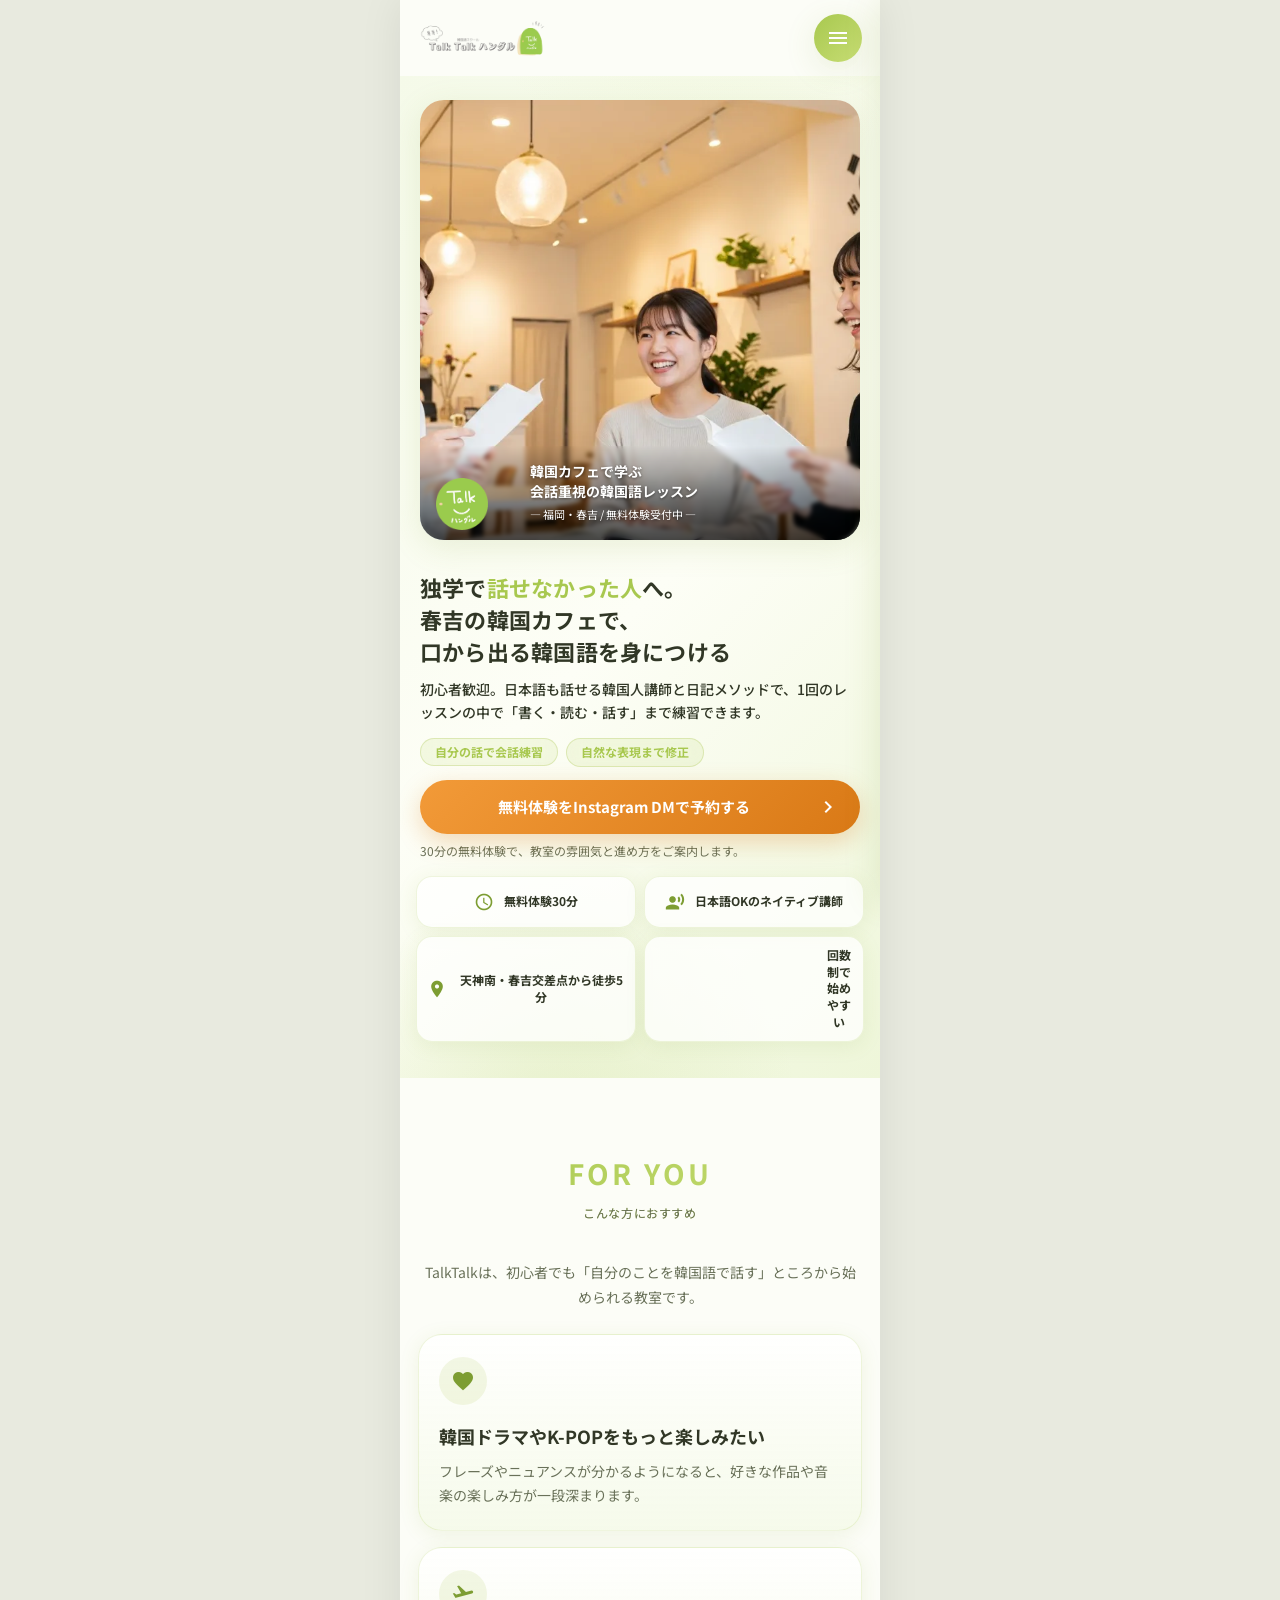
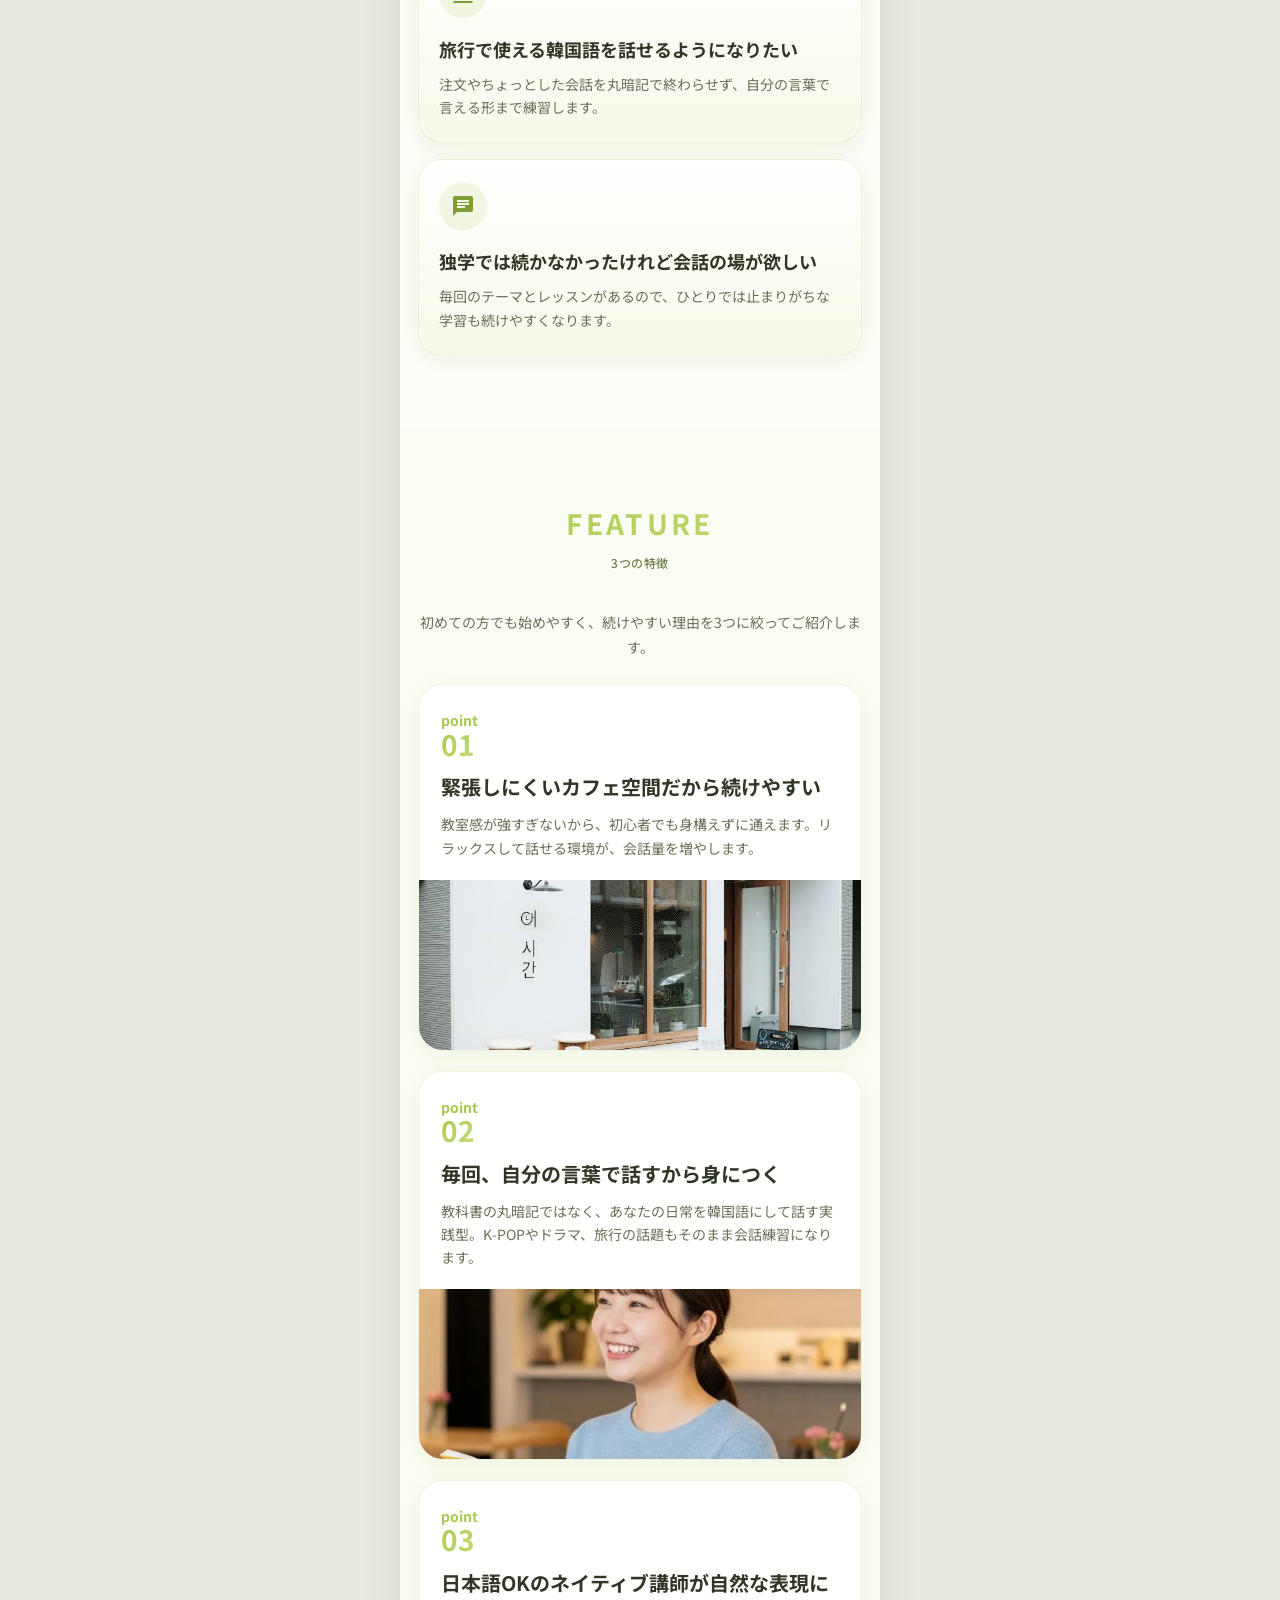
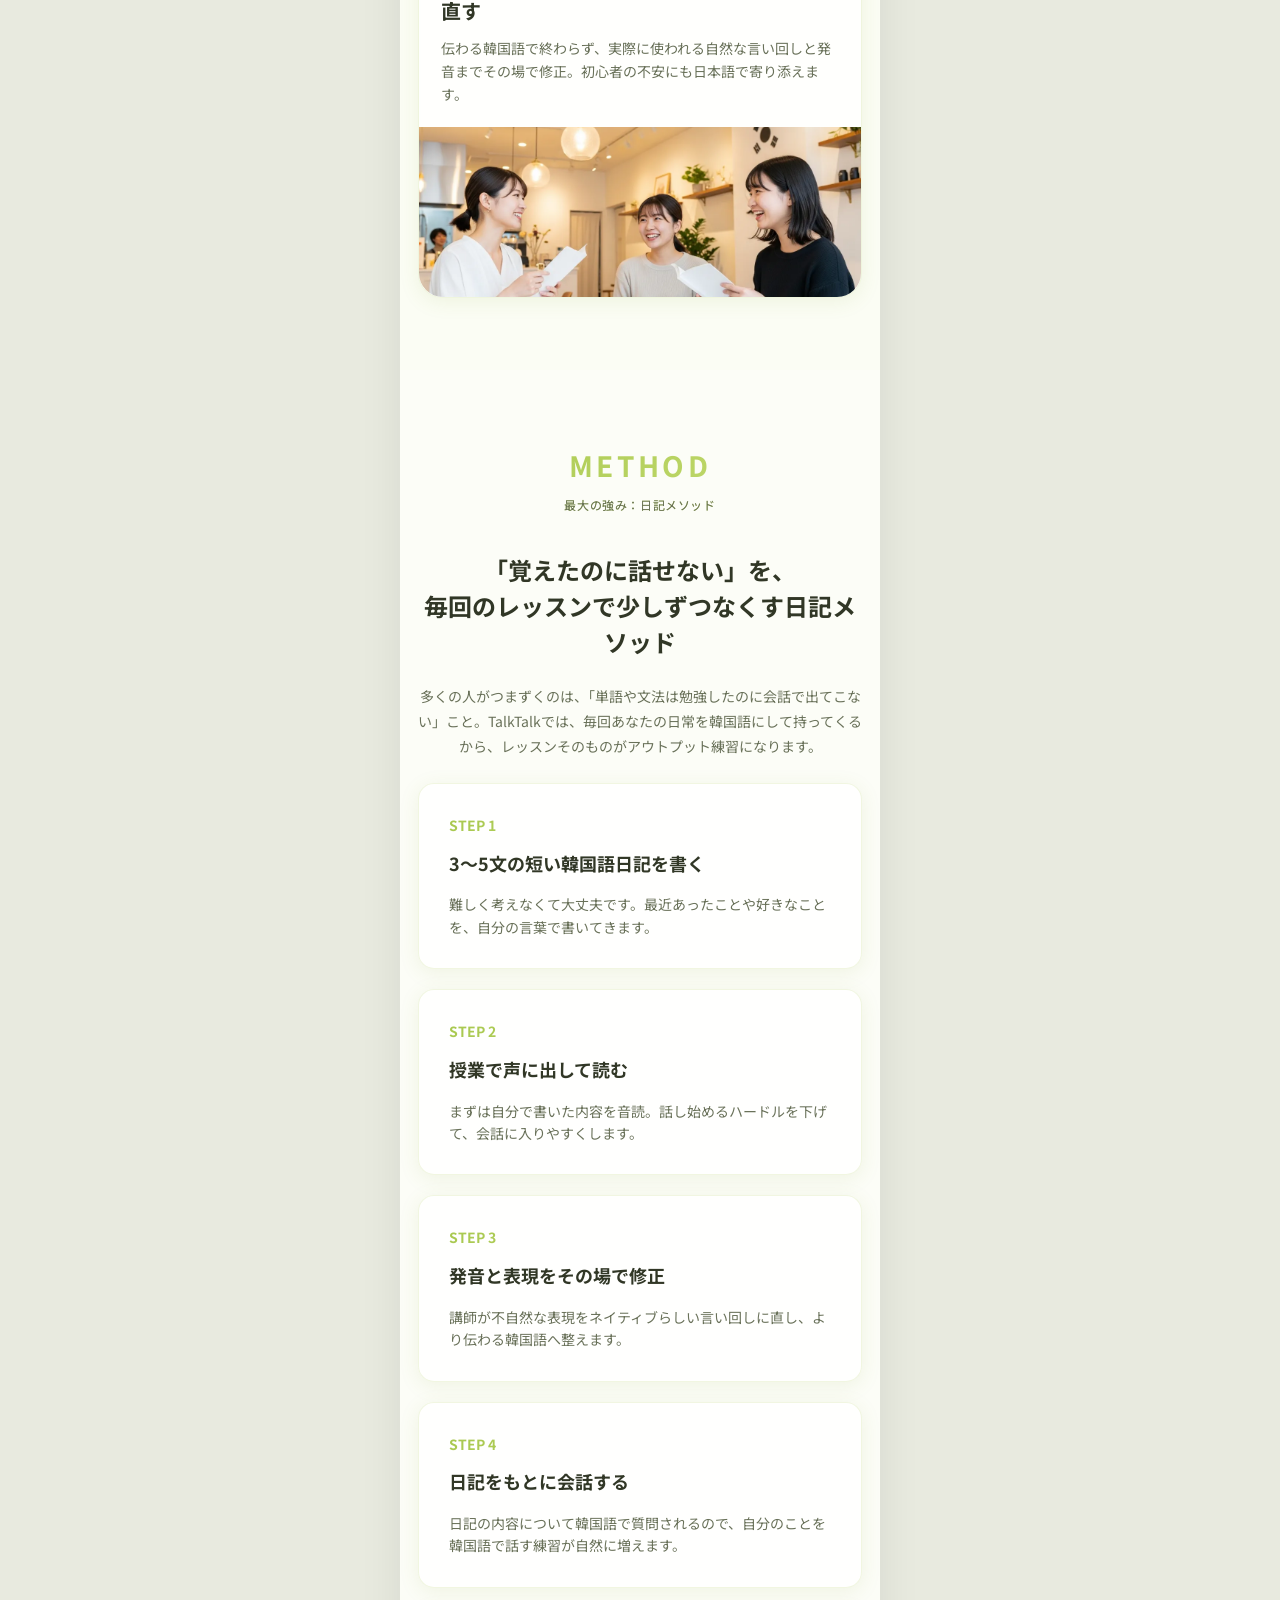
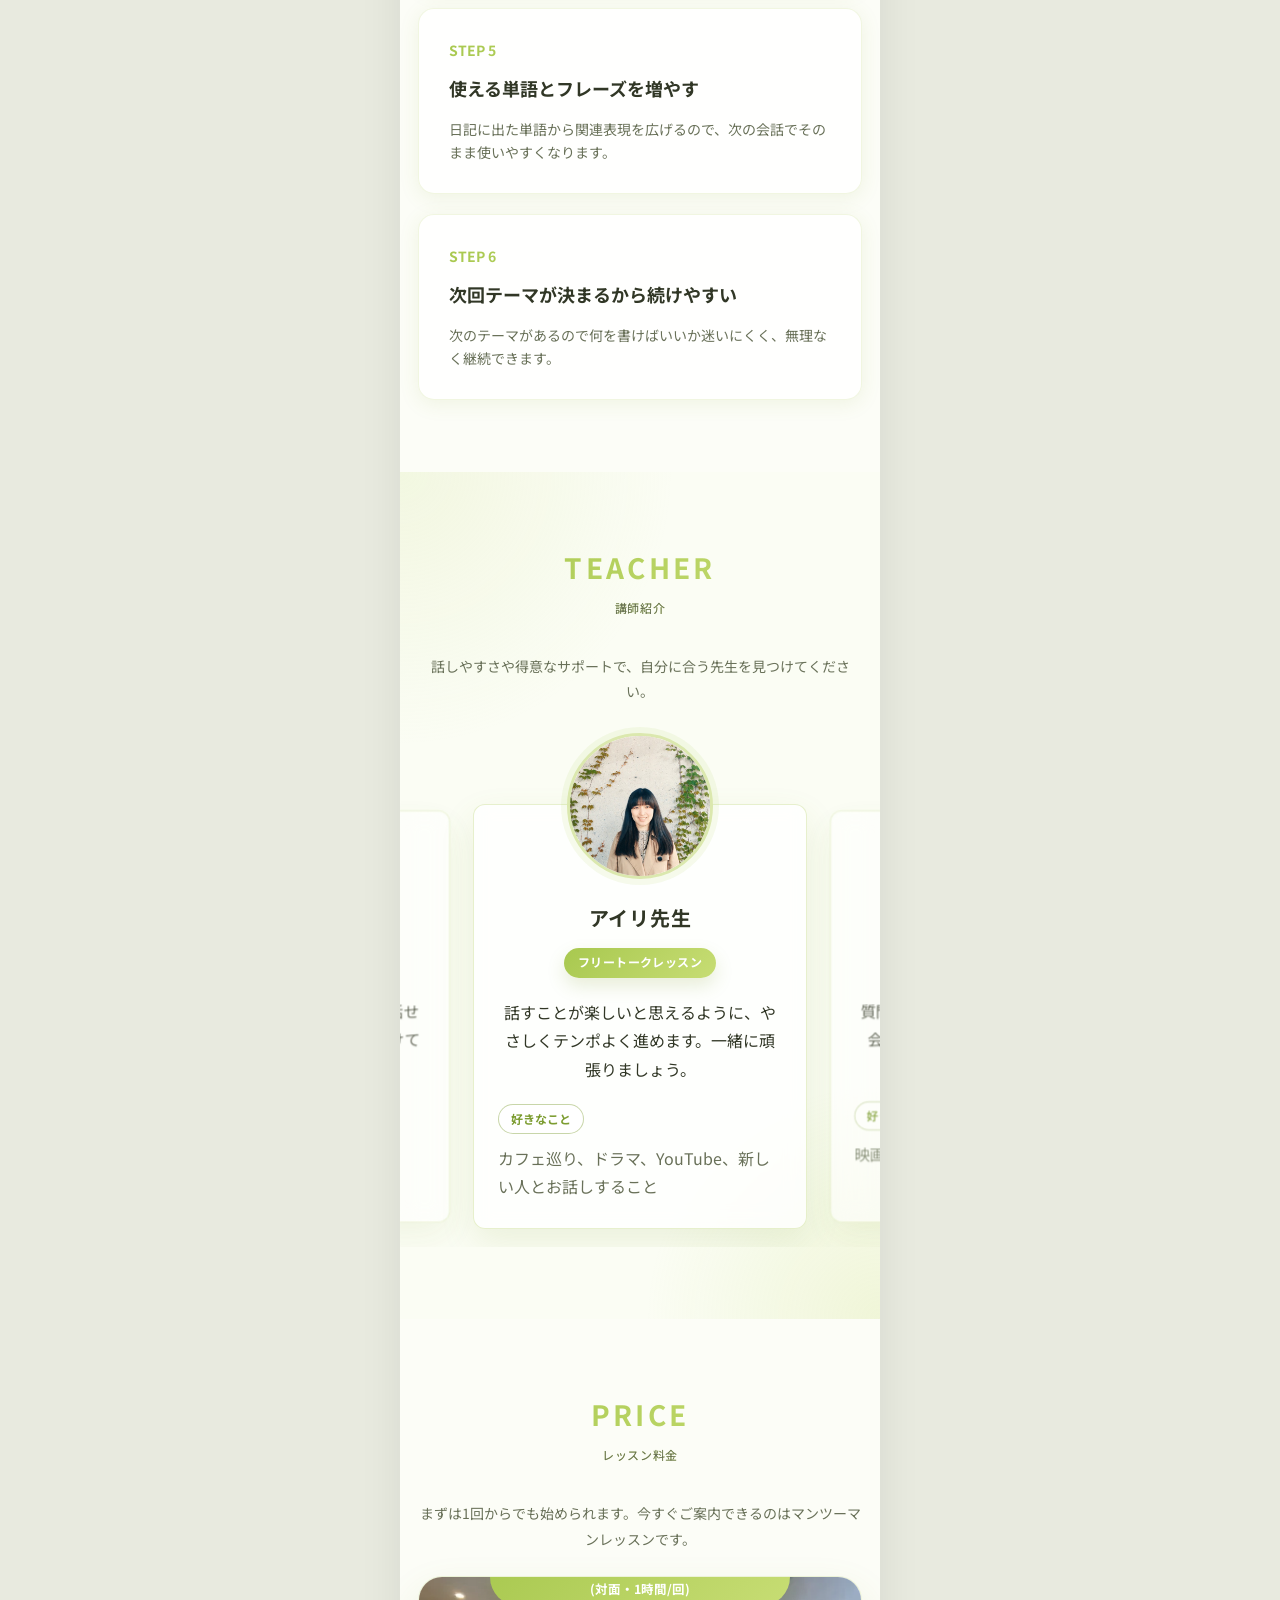
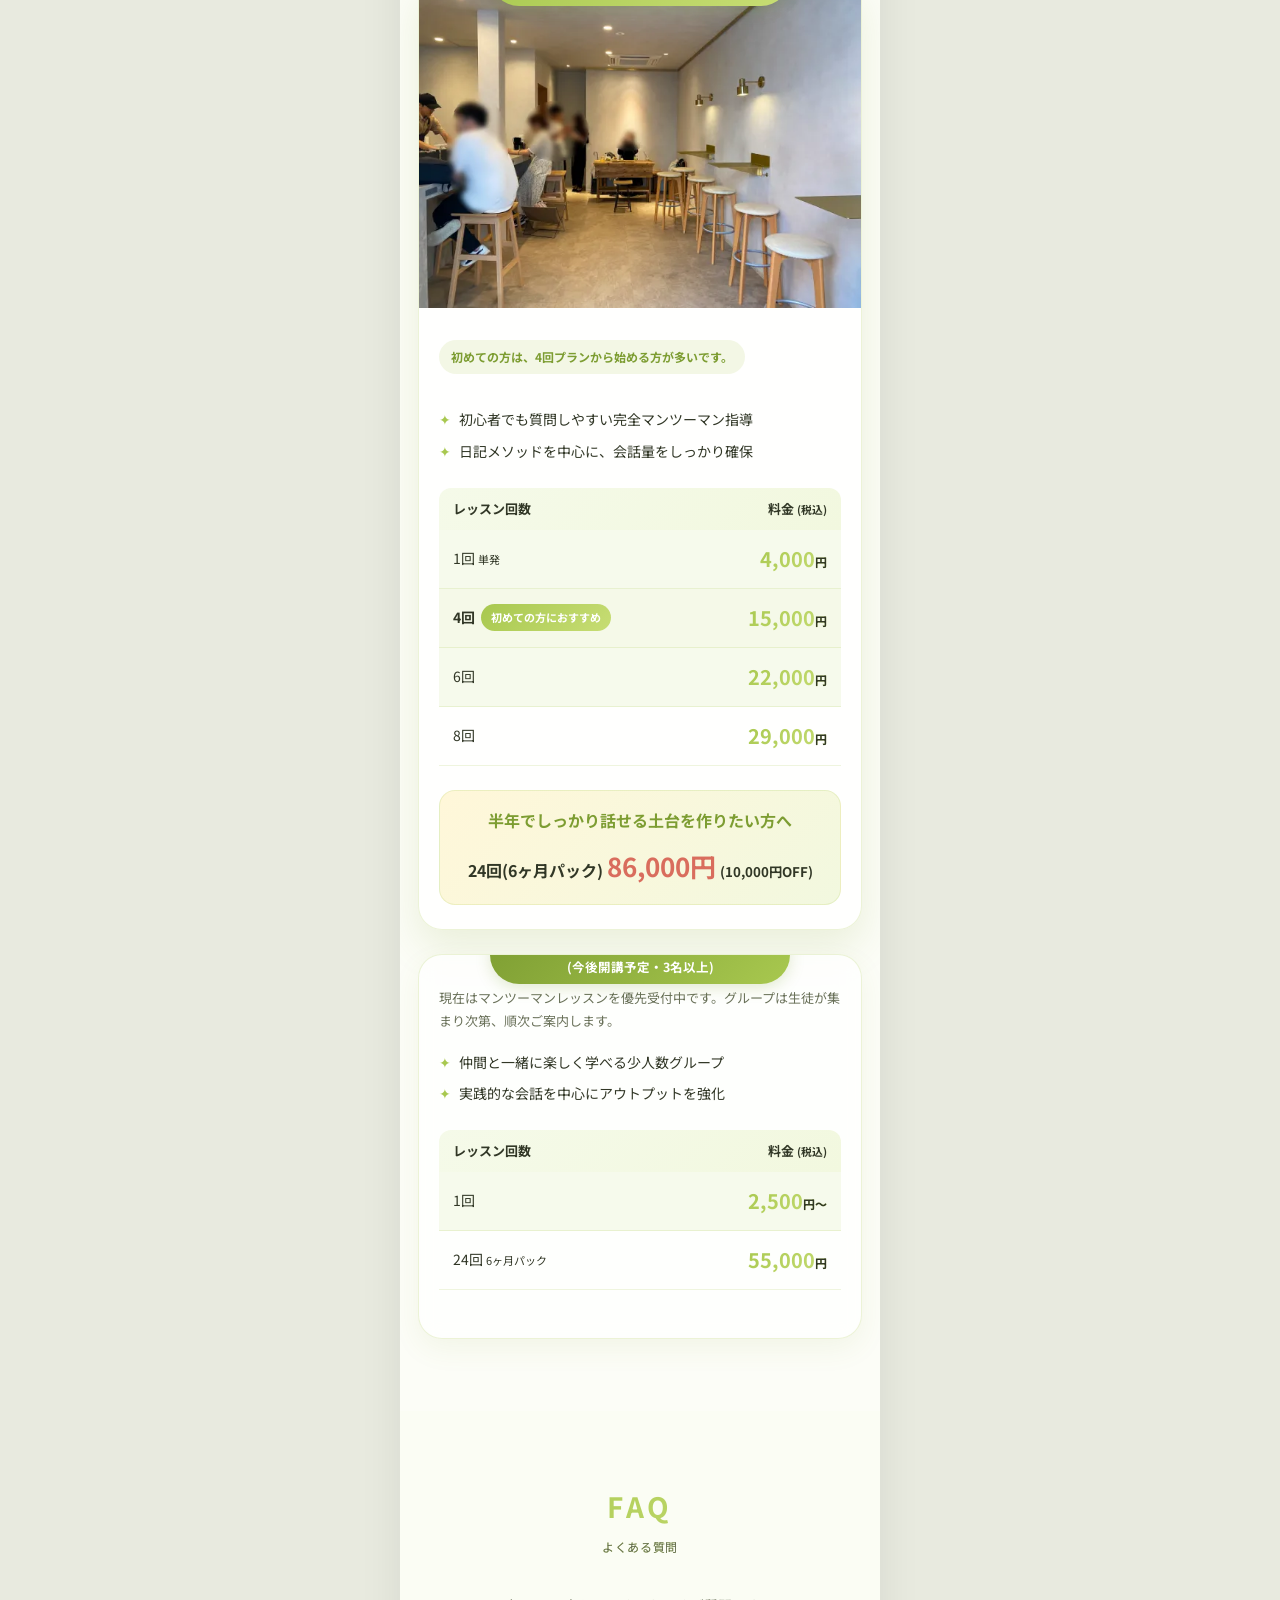
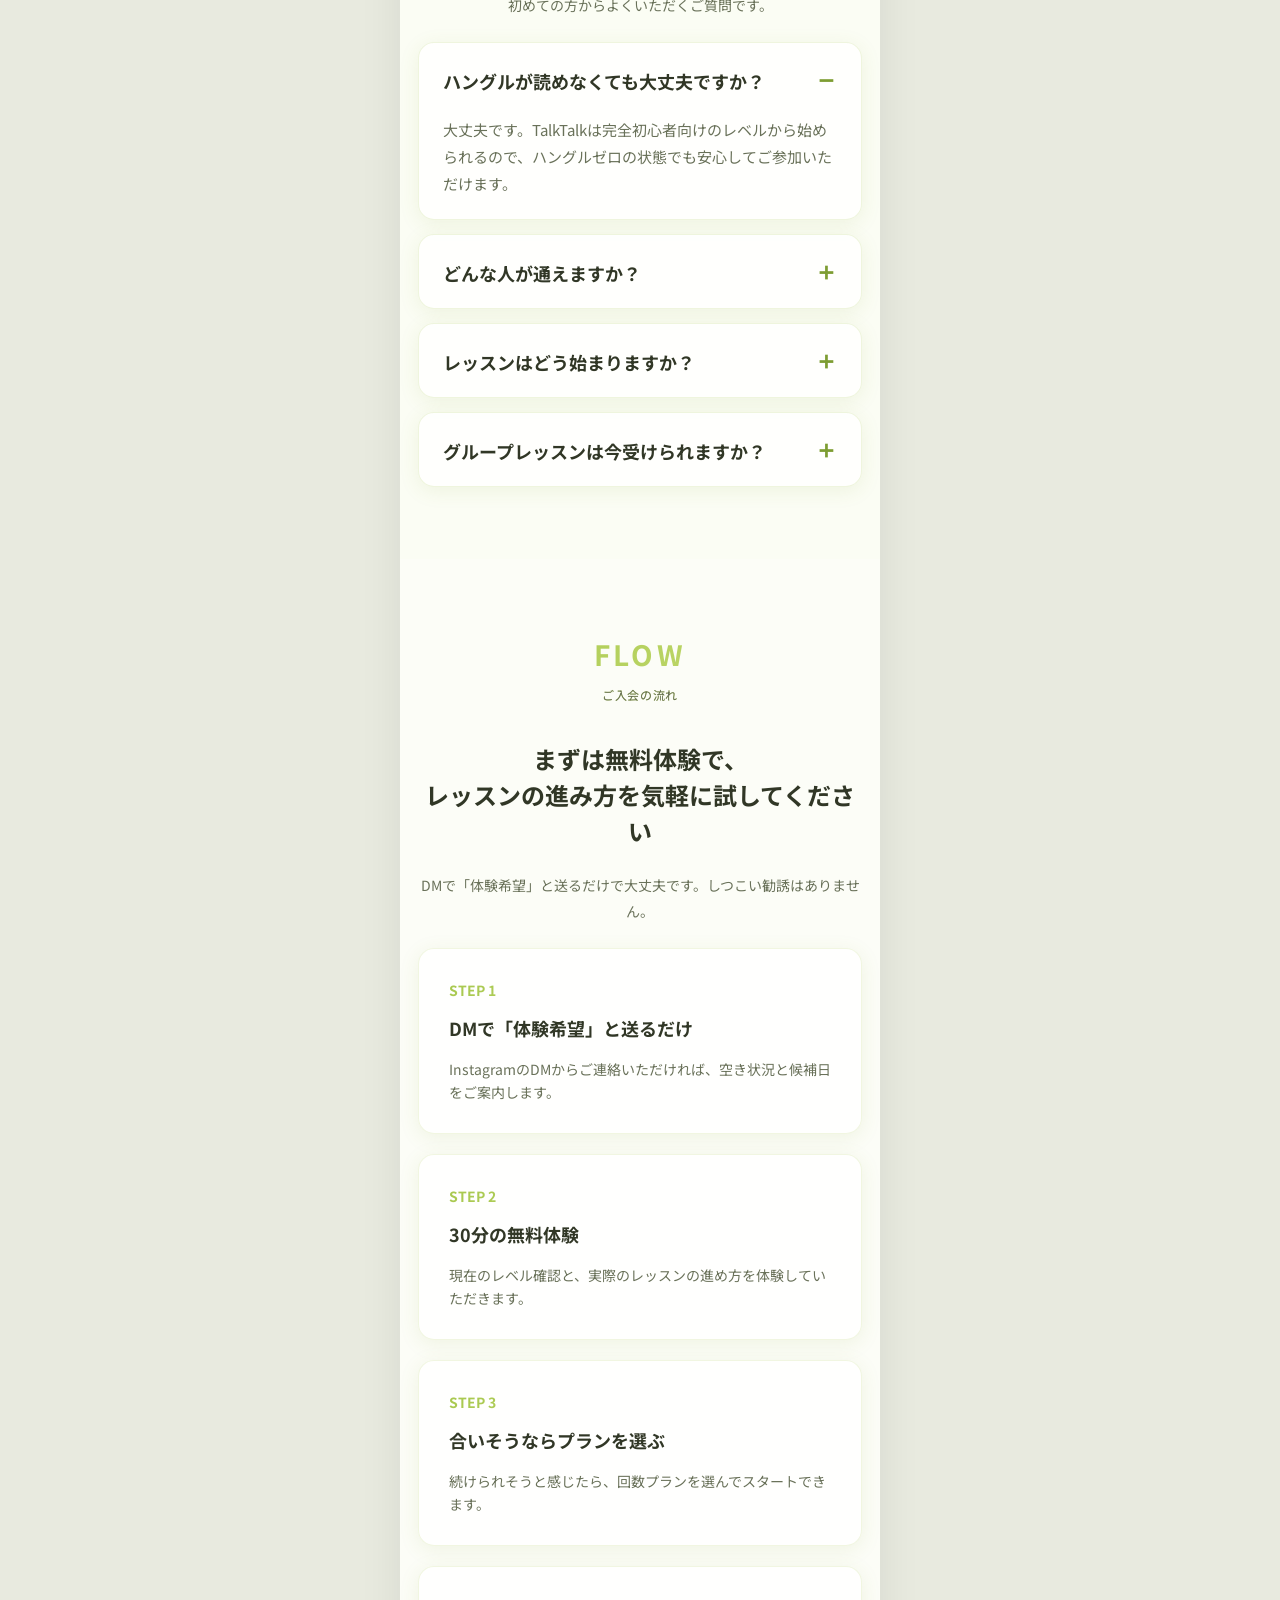
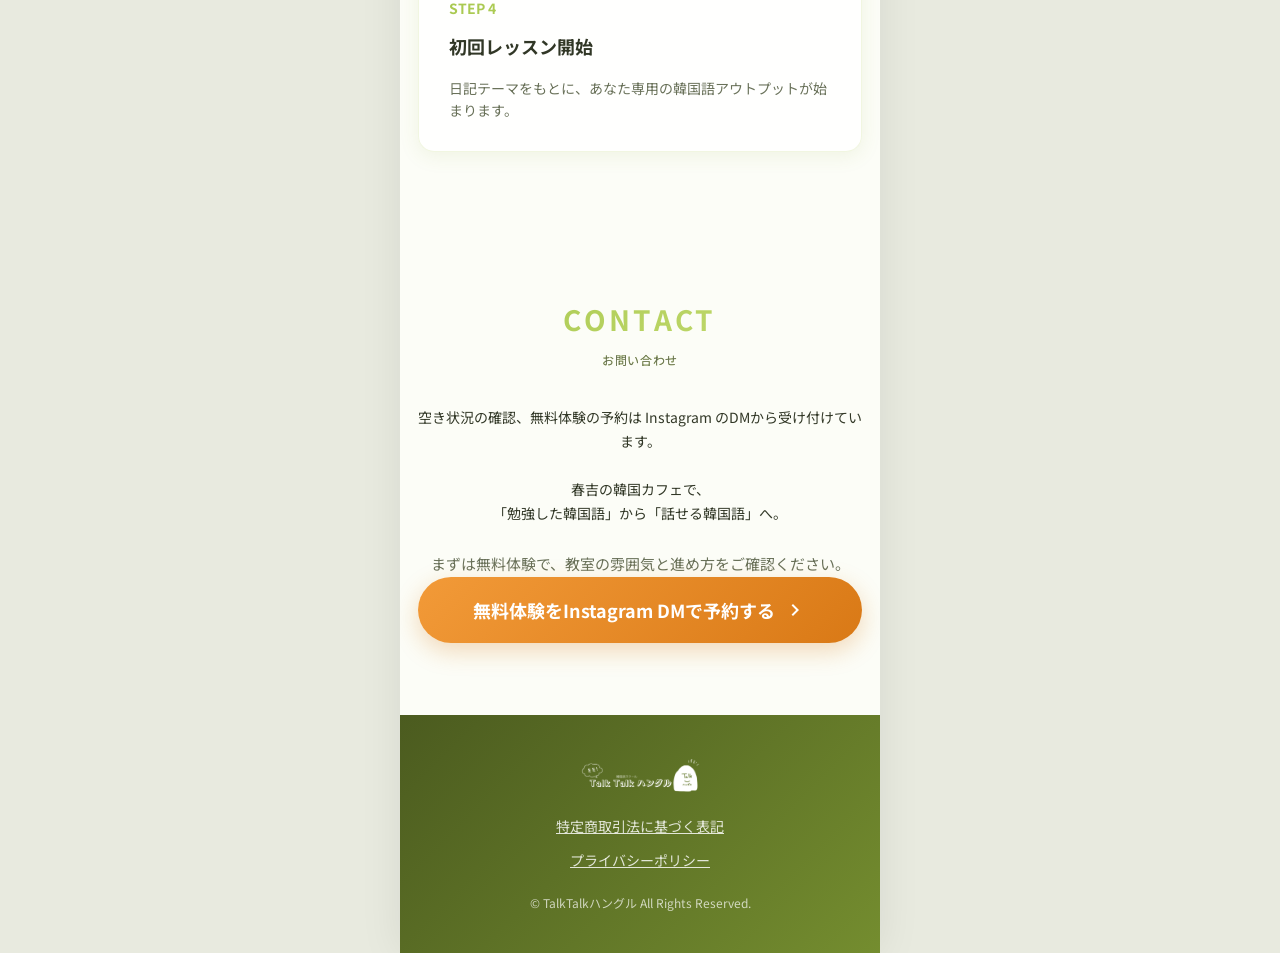
==== commit b9f8568a: "Fix: complete hero section redesign and layout adjustments" ====
--- a/index_v2.html
+++ b/index_v2.html
@@ -5,12 +5,14 @@
     <meta charset="UTF-8">
     <meta name="viewport" content="width=device-width, initial-scale=1.0">
     <title>独学で話せなかった人へ。春吉の韓国カフェで学ぶ韓国語教室｜TalkTalkハングル</title>
-    <meta name="description" content="独学で止まりがちな韓国語を、春吉の韓国カフェで“話せる韓国語”へ。初心者歓迎、無料体験30分、3月限定で入会費割引中。">
+    <meta name="description" content="独学で止まりがちな韓国語を、春吉の韓国カフェで“話せる韓国語”へ。初心者歓迎、無料体験30分、入会費割引中。">
+    <link rel="canonical" href="https://talktalk-lp.pages.dev/index_v2.html">
     <!-- OGP Tags -->
     <meta property="og:title" content="独学で話せなかった人へ。春吉の韓国カフェで学ぶ韓国語教室｜TalkTalkハングル">
-    <meta property="og:description" content="独学で止まりがちな韓国語を、春吉の韓国カフェで“話せる韓国語”へ。初心者歓迎、無料体験30分、3月限定で入会費割引中。">
+    <meta property="og:description" content="独学で止まりがちな韓国語を、春吉の韓国カフェで“話せる韓国語”へ。初心者歓迎、無料体験30分、入会費割引中。">
     <meta property="og:type" content="website">
-    <meta property="og:image" content="/images/price_top.webp">
+    <meta property="og:url" content="https://talktalk-lp.pages.dev/index_v2.html">
+    <meta property="og:image" content="https://talktalk-lp.pages.dev/images/price_top.webp">
     <meta name="twitter:card" content="summary_large_image">
 
     <!-- Favicon -->
@@ -23,8 +25,40 @@
     <link href="https://fonts.googleapis.com/css2?family=Noto+Sans+JP:wght@400;500;700&display=swap" rel="stylesheet">
     <link href="https://fonts.googleapis.com/icon?family=Material+Icons" rel="stylesheet">
 
+    <!-- Preload -->
+    <link rel="preload" href="https://fonts.googleapis.com/icon?family=Material+Icons" as="style">
+
     <!-- CSS -->
     <link rel="stylesheet" href="assets/style_v2.css">
+
+    <!-- JSON-LD Structured Data -->
+    <script type="application/ld+json">
+    {
+      "@context": "https://schema.org",
+      "@type": "EducationalOrganization",
+      "name": "TalkTalkハングル",
+      "description": "福岡・春吉の韓国カフェで学ぶ会話重視の韓国語教室。日記メソッドで話せる韓国語を身につけます。",
+      "url": "https://talktalk-lp.pages.dev/index_v2.html",
+      "logo": "https://talktalk-lp.pages.dev/images/header_logo.webp",
+      "image": "https://talktalk-lp.pages.dev/images/price_top.webp",
+      "address": {
+        "@type": "PostalAddress",
+        "addressLocality": "福岡市中央区春吉",
+        "addressRegion": "福岡県",
+        "addressCountry": "JP"
+      },
+      "sameAs": [
+        "https://www.instagram.com/talktalk.hangul/"
+      ],
+      "offers": {
+        "@type": "Offer",
+        "name": "無料体験レッスン",
+        "price": "0",
+        "priceCurrency": "JPY",
+        "description": "30分の無料体験で、教室の雰囲気と進め方をご案内します。"
+      }
+    }
+    </script>
 </head>
 
 <body>
@@ -43,8 +77,11 @@
         </div>
     </header>
 
+    <!-- Navigation Overlay -->
+    <div class="nav-overlay" id="nav-overlay"></div>
+
     <!-- Navigation Menu (Hidden by default) -->
-    <nav class="mobile-nav" id="mobile-nav">
+    <nav class="mobile-nav" id="mobile-nav" aria-label="メインナビゲーション">
         <a href="#feature">特徴</a>
         <a href="#method">日記メソッド</a>
         <a href="#teacher">講師陣</a>
@@ -59,12 +96,12 @@
         <section class="hero fade-in-up">
             <div class="hero-main">
                 <div class="hero-image-container">
-                    <img src="images/price_top.webp" alt="カフェでの授業風景" class="hero-image">
+                    <img src="images/price_top.webp" alt="カフェでの授業風景" class="hero-image" fetchpriority="high">
                     <div class="hero-image-caption">
                         <div class="hero-image-badge">
-                            <img src="images/badge_logo.webp" alt="TalkTalk徽章" class="badge-img">
-                        </div>
-                        <p class="caption-title"><span class="text-green">韓国カフェ</span>で学ぶ<br>会話重視の韓国語レッスン</p>
+                            <img src="images/badge_logo.webp" alt="TalkTalkハングル ロゴ" class="badge-img">
+                        </div>
+                        <p class="caption-title">韓国カフェで学ぶ<br>会話重視の韓国語レッスン</p>
                         <p class="caption-line">— 福岡・春吉 / 無料体験受付中 —</p>
                     </div>
                 </div>
@@ -75,16 +112,15 @@
                         口から出る韓国語を身につける
                     </h1>
                     <p class="hero-subtitle">
-                        初心者歓迎。日本語も話せる韓国人講師と日記メソッドで、
-                        1回のレッスンの中で「書く・読む・話す」まで練習できます。
+                        初心者歓迎。日本語も話せる韓国人講師と日記メソッドで、1回のレッスンの中で「書く・読む・話す」まで練習できます。
                     </p>
                     <div class="hero-bubbles">
-                        <div class="bubble">自分の話で<br>会話練習</div>
-                        <div class="bubble">自然な表現<br>まで修正</div>
-                    </div>
-                    <div class="hero-campaign">3月限定｜入会費 2,000円OFF</div>
+                        <div class="bubble">自分の話で会話練習</div>
+                        <div class="bubble">自然な表現まで修正</div>
+                    </div>
+                    <div class="hero-campaign" data-campaign-month="3">入会費 2,000円OFF</div>
                     <a href="https://www.instagram.com/talktalk.hangul/" target="_blank" rel="noopener noreferrer" class="btn btn-primary btn-hero">
-                        無料体験をInstagram DMで予約する
+                        <span class="btn-text">無料体験をInstagram DMで予約する</span>
                         <span class="material-icons">chevron_right</span>
                     </a>
                     <p class="hero-cta-note">30分の無料体験で、教室の雰囲気と進め方をご案内します。</p>
@@ -150,7 +186,7 @@
                             <h3 class="feature-title">緊張しにくいカフェ空間だから続けやすい</h3>
                             <p class="feature-desc">教室感が強すぎないから、初心者でも身構えずに通えます。リラックスして話せる環境が、会話量を増やします。</p>
                             <div class="feature-img-wrapper mt-md">
-                                <img src="images/space_sub1.webp" alt="ネシガンカフェ外観" class="feature-img">
+                                <img src="images/space_sub1.webp" alt="ネシガンカフェ外観" class="feature-img" width="679" height="452">
                             </div>
                         </div>
                     </div>
@@ -160,7 +196,7 @@
                             <h3 class="feature-title">毎回、自分の言葉で話すから身につく</h3>
                             <p class="feature-desc">教科書の丸暗記ではなく、あなたの日常を韓国語にして話す実践型。K-POPやドラマ、旅行の話題もそのまま会話練習になります。</p>
                             <div class="feature-img-wrapper mt-md">
-                                <img src="images/feature_conversation.webp" alt="会話レッスン風景" class="feature-img">
+                                <img src="images/intro_woman.webp" alt="会話レッスン風景" class="feature-img">
                             </div>
                         </div>
                     </div>
@@ -170,7 +206,7 @@
                             <h3 class="feature-title">日本語OKのネイティブ講師が自然な表現に直す</h3>
                             <p class="feature-desc">伝わる韓国語で終わらず、実際に使われる自然な言い回しと発音までその場で修正。初心者の不安にも日本語で寄り添えます。</p>
                             <div class="feature-img-wrapper mt-md">
-                                <img src="images/feature_native_teacher.webp" alt="ネイティブ講師の授業風景" class="feature-img">
+                                <img src="images/price_top.webp" alt="ネイティブ講師の授業風景" class="feature-img">
                             </div>
                         </div>
                     </div>
@@ -339,7 +375,7 @@
                 <div class="price-layout">
                     <div class="price-card price-card-primary">
                         <div class="price-header-img">
-                            <img src="images/space_sub2.webp" alt="カフェ内装" class="price-img">
+                            <img src="images/space_sub2.webp" alt="カフェ内装" class="price-img" width="600" height="449">
                         </div>
                         <h3 class="price-card-title"><span>マンツーマンレッスン<br><small>(対面・1時間/回)</small></span></h3>
                         <p class="price-card-recommendation">初めての方は、4回プランから始める方が多いです。</p>
@@ -419,19 +455,19 @@
                 <p class="section-lead text-center">初めての方からよくいただくご質問です。</p>
 
                 <div class="faq-list">
-                    <details class="faq-item" open>
+                    <details class="faq-item" name="faq" open>
                         <summary>ハングルが読めなくても大丈夫ですか？</summary>
                         <p class="faq-answer">大丈夫です。TalkTalkは完全初心者向けのレベルから始められるので、ハングルゼロの状態でも安心してご参加いただけます。</p>
                     </details>
-                    <details class="faq-item">
+                    <details class="faq-item" name="faq">
                         <summary>どんな人が通えますか？</summary>
                         <p class="faq-answer">年齢・職業は問いません。学生さんも社会人の方も歓迎です。韓国ドラマやK-POPが好きな方、旅行で使いたい方にも向いています。</p>
                     </details>
-                    <details class="faq-item">
+                    <details class="faq-item" name="faq">
                         <summary>レッスンはどう始まりますか？</summary>
                         <p class="faq-answer">まずは30分の無料体験で、今のレベル確認とレッスンの進め方をご説明します。合いそうだと感じたら、プランを選んでスタートできます。</p>
                     </details>
-                    <details class="faq-item">
+                    <details class="faq-item" name="faq">
                         <summary>グループレッスンは今受けられますか？</summary>
                         <p class="faq-answer">現在はマンツーマンレッスンを優先してご案内しています。グループレッスンは今後開講予定で、生徒が集まり次第ご案内します。</p>
                     </details>
--- a/assets/style_v2.css
+++ b/assets/style_v2.css
@@ -53,15 +53,22 @@
 
 html {
   scroll-behavior: smooth;
+  background-color: #e8eadf;
+  overflow-x: hidden;
 }
 
 body {
   font-family: var(--font-main);
+  font-size: 16px;
   font-weight: 400;
   color: var(--color-text-main);
   line-height: 1.7;
   background-color: #fcfdf7;
-  overflow-x: hidden;
+  overflow-x: clip;
+  max-width: 480px;
+  margin: 0 auto;
+  box-shadow: 0 0 40px rgba(0, 0, 0, 0.08);
+  position: relative;
 }
 
 img {
@@ -143,10 +150,16 @@
 }
 
 .btn-hero {
-  font-size: 18px;
+  font-size: 15px;
   width: 100%;
-  max-width: 320px;
+  max-width: 100%;
+  padding: 14px 24px;
   animation: pulse-glow 2.5s infinite;
+}
+
+.btn-hero .btn-text {
+  flex-grow: 1;
+  text-align: center;
 }
 
 @keyframes pulse-glow {
@@ -166,7 +179,7 @@
 }
 
 .btn-large .material-icons {
-  margin-right: 8px;
+  margin-left: 8px;
   font-size: 24px;
 }
 
@@ -198,12 +211,13 @@
 
 /* ─── Header ────────────────────────────── */
 .header {
-  position: absolute;
+  position: sticky;
   top: 0;
-  left: 0;
   width: 100%;
   z-index: 100;
-  padding: 20px;
+  padding: 14px 18px;
+  background-color: rgba(252, 253, 247, 0.92);
+  backdrop-filter: blur(10px);
 }
 
 .header-inner {
@@ -221,18 +235,16 @@
   color: white;
   border: none;
   border-radius: 50%;
-  width: 50px;
-  height: 50px;
+  width: 48px;
+  height: 48px;
   display: flex;
   align-items: center;
   justify-content: center;
   cursor: pointer;
   box-shadow: var(--shadow-soft);
-  position: fixed;
-  top: 20px;
-  right: 20px;
   z-index: 1000;
   transition: all 0.3s ease;
+  flex-shrink: 0;
 }
 
 .hamburger-menu:hover {
@@ -241,9 +253,9 @@
 }
 
 .mobile-nav {
-  position: fixed;
+  position: absolute;
   top: 0;
-  right: -100%;
+  right: 0;
   width: 280px;
   height: 100vh;
   background: linear-gradient(180deg, var(--color-bg-hero) 0%, var(--color-white) 100%);
@@ -252,12 +264,33 @@
   display: flex;
   flex-direction: column;
   padding: 80px 30px 30px;
-  transition: right 0.4s cubic-bezier(0.4, 0, 0.2, 1);
+  transition: transform 0.4s cubic-bezier(0.4, 0, 0.2, 1);
   backdrop-filter: blur(20px);
+  transform: translateX(100%);
 }
 
 .mobile-nav.open {
-  right: 0;
+  transform: translateX(0);
+}
+
+/* Navigation Overlay */
+.nav-overlay {
+  position: absolute;
+  top: 0;
+  left: 0;
+  width: 100%;
+  height: 100%;
+  min-height: 100vh;
+  background: rgba(0, 0, 0, 0.35);
+  z-index: 998;
+  opacity: 0;
+  visibility: hidden;
+  transition: opacity 0.4s ease, visibility 0.4s ease;
+}
+
+.nav-overlay.open {
+  opacity: 1;
+  visibility: visible;
 }
 
 .mobile-nav a {
@@ -291,6 +324,7 @@
   border-radius: 50%;
   background: radial-gradient(circle, rgba(215, 233, 161, 0.35), transparent 70%);
   pointer-events: none;
+  z-index: 0;
 }
 
 .hero::after {
@@ -303,17 +337,14 @@
   border-radius: 50%;
   background: radial-gradient(circle, rgba(168, 200, 79, 0.18), transparent 70%);
   pointer-events: none;
-}
-
-@media (min-width: 900px) {
-  .hero {
-    padding: 112px 0 72px;
-  }
-}
+  z-index: 0;
+}
+
+/* Desktop overrides disabled for mobile-native design */
 
 .hero-main {
   position: relative;
-  z-index: 1;
+  z-index: 2;
   width: min(1120px, calc(100% - 32px));
   margin: 0 auto;
   display: grid;
@@ -321,60 +352,52 @@
   align-items: center;
 }
 
-@media (min-width: 900px) {
-  .hero-main {
-    grid-template-columns: minmax(0, 1.05fr) minmax(0, 0.95fr);
-    gap: 56px;
-  }
-}
+
 
 .hero-content {
-  padding: 0;
   display: flex;
   flex-direction: column;
-  align-items: center;
+  align-items: flex-start;
+  width: 100%;
+  padding: 24px 20px 0;
+  z-index: 2;
+}
+
+.hero-cta-note {
+  font-size: 12px;
+  color: var(--color-text-light);
+  margin-top: 12px;
   text-align: center;
-  z-index: 2;
-}
-
-@media (min-width: 900px) {
-  .hero-content {
-    align-items: flex-start;
-    text-align: left;
-    padding: 0;
-  }
-}
+  width: 100%;
+}
+
+
 
 .hero-title {
-  font-size: clamp(32px, 5vw, 48px);
+  font-size: clamp(24px, 5vw, 24px);
   font-family: var(--font-heading);
-  line-height: 1.18;
-  margin-bottom: 18px;
+  line-height: 1.35;
+  margin-top: 32px;
+  margin-bottom: 14px;
   letter-spacing: 0.03em;
-  max-width: 11.5ch;
+  text-align: left;
 }
 
 .hero-subtitle {
-  font-size: clamp(16px, 2vw, 20px);
-  margin-bottom: 24px;
+  font-size: 14px;
+  margin-bottom: 20px;
   color: var(--color-text-main);
   font-weight: 500;
-  line-height: 1.8;
-  max-width: 30ch;
+  line-height: 1.6;
+  text-align: left;
 }
 
 .hero-bubbles {
   display: flex;
   flex-wrap: wrap;
-  justify-content: center;
-  gap: 14px;
-  margin-bottom: 22px;
-}
-
-@media (min-width: 900px) {
-  .hero-bubbles {
-    justify-content: flex-start;
-  }
+  justify-content: flex-start;
+  gap: 10px;
+  margin-bottom: 20px;
 }
 
 .bubble {
@@ -382,14 +405,13 @@
   backdrop-filter: blur(10px);
   border: 1.5px solid var(--color-primary-light);
   color: var(--color-primary);
-  border-radius: 50%;
-  width: 104px;
-  height: 104px;
-  display: flex;
+  border-radius: 999px;
+  padding: 8px 16px;
+  display: inline-flex;
   align-items: center;
   justify-content: center;
   text-align: center;
-  font-size: 12px;
+  font-size: 13px;
   font-weight: 700;
   line-height: 1.3;
   box-shadow: 0 4px 15px rgba(125, 157, 50, 0.12);
@@ -397,19 +419,19 @@
 }
 
 .bubble:hover {
-  transform: scale(1.08);
+  transform: translateY(-2px);
 }
 
 .hero-campaign {
-  background: linear-gradient(135deg, var(--color-primary), var(--color-accent));
+  background: var(--color-primary);
   border: none;
   border-radius: 20px;
-  padding: 8px 20px;
+  padding: 8px 16px;
   font-size: 13px;
   font-weight: 700;
   margin-bottom: 16px;
   color: white;
-  box-shadow: 0 4px 15px rgba(125, 157, 50, 0.2);
+  display: inline-block;
 }
 
 .hero-image-container {
@@ -487,11 +509,7 @@
   gap: 14px;
 }
 
-@media (min-width: 900px) {
-  .hero-proof-strip {
-    grid-template-columns: repeat(4, minmax(0, 1fr));
-  }
-}
+
 
 .hero-proof-item {
   display: flex;
@@ -530,11 +548,7 @@
   gap: 20px;
 }
 
-@media (min-width: 768px) {
-  .for-you-cards {
-    grid-template-columns: repeat(3, minmax(0, 1fr));
-  }
-}
+
 
 .for-you-card {
   min-height: 100%;
@@ -612,12 +626,7 @@
   display: block;
 }
 
-@media (min-width: 768px) {
-  .feature-card {
-    flex-direction: row;
-    gap: 30px;
-  }
-}
+
 
 .feature-point {
   color: var(--color-primary);
@@ -627,12 +636,7 @@
   margin-bottom: 20px;
 }
 
-@media (min-width: 768px) {
-  .feature-point {
-    margin-bottom: 0;
-    min-width: 60px;
-  }
-}
+
 
 .point-num {
   font-size: 32px;
@@ -657,15 +661,9 @@
 
 /* ─── Price Section ─────────────────────── */
 .price-layout {
-  display: grid;
+  display: flex;
+  flex-direction: column;
   gap: 24px;
-  align-items: start;
-}
-
-@media (min-width: 960px) {
-  .price-layout {
-    grid-template-columns: minmax(0, 1.55fr) minmax(280px, 0.9fr);
-  }
 }
 
 .price-side-column {
@@ -1074,530 +1072,555 @@
   right: 0;
 }
 
-@media (max-width: 767px) {
-  .section-padding {
-    padding: 72px 0;
-  }
-
-  .container {
-    padding: 0 18px;
-  }
-
-  .section-title {
-    font-size: 28px;
-    letter-spacing: 0.12em;
-    margin-bottom: 36px;
-  }
-
-  .section-subtitle {
-    font-size: 12px;
-    margin-top: 6px;
-  }
-
-  .btn {
-    padding: 15px 24px;
-  }
-
-  .btn-hero {
-    max-width: 100%;
-    font-size: 16px;
-  }
-
-  .btn-large {
-    max-width: 100%;
-    padding: 18px 28px;
-    font-size: 18px;
-  }
-
-  .header {
-    padding: 14px 18px;
-  }
-
-  .logo {
-    height: 42px;
-  }
-
-  .hamburger-menu {
-    width: 48px;
-    height: 48px;
-    top: 16px;
-    right: 18px;
-  }
-
-  .hero {
-    padding: 88px 0 48px;
-  }
-
-  .hero-main {
-    width: 100%;
-    gap: 24px;
-  }
-
-  .hero-content {
-    width: 100%;
-    max-width: none;
-    padding: 0 18px;
-  }
-
-  .hero-title {
-    font-size: clamp(28px, 8.2vw, 38px);
-    line-height: 1.18;
-    letter-spacing: 0.02em;
-    margin-bottom: 16px;
-    max-width: 11.8ch;
-  }
-
-  .hero-subtitle {
-    font-size: 15px;
-    line-height: 1.7;
-    margin-bottom: 20px;
-    max-width: 24ch;
-  }
-
-  .hero-bubbles {
-    gap: 12px;
-    margin-bottom: 18px;
-  }
-
-  .bubble {
-    width: 96px;
-    height: 96px;
-    font-size: 11px;
-    line-height: 1.3;
-  }
-
-  .hero-campaign {
-    font-size: 12px;
-    padding: 7px 16px;
-    margin-bottom: 14px;
-  }
-
-  .hero-cta-note {
-    font-size: 13px;
-    line-height: 1.55;
-    margin-top: 10px;
-  }
-
-  .hero-image-container {
-    max-width: 390px;
-    padding: 0 18px;
-  }
-
-  .hero-image {
-    min-height: 240px;
-  }
-
-  .hero-image-badge {
-    width: 100px;
-    height: 100px;
-    top: 6px;
-  }
-
-  .hero-image-caption {
-    padding: 52px 20px 24px;
-  }
-
-  .caption-title {
-    font-size: 18px;
-    line-height: 1.45;
-  }
-
-  .caption-line {
-    font-size: 13px;
-  }
-
-  .hero-proof-strip {
-    width: 100%;
-    grid-template-columns: repeat(2, minmax(0, 1fr));
-    gap: 10px;
-    margin-top: 24px;
-    padding: 0 18px;
-  }
-
-  .hero-proof-item {
-    min-height: 62px;
-    padding: 14px 12px;
-    font-size: 13px;
-    line-height: 1.5;
-  }
-
-  .section-lead {
-    margin-bottom: 24px;
-    font-size: 14px;
-    line-height: 1.8;
-  }
-
-  .for-you-cards {
-    grid-template-columns: 1fr;
-    gap: 16px;
-  }
-
-  .for-you-card {
-    padding: 22px 20px;
-  }
-
-  .for-you-card-title {
-    font-size: 18px;
-    margin-bottom: 10px;
-  }
-
-  .for-you-card-desc {
-    font-size: 14px;
-    line-height: 1.7;
-  }
-
-  .feature-cards {
-    gap: 20px;
-  }
-
-  .feature-card {
-    padding: 28px 22px;
-  }
-
-  .feature-point {
-    margin-bottom: 14px;
-    font-size: 14px;
-  }
-
-  .point-num {
-    font-size: 28px;
-  }
-
-  .feature-title {
-    font-size: 20px;
-    margin-bottom: 12px;
-  }
-
-  .feature-desc {
-    font-size: 14px;
-    line-height: 1.65;
-  }
-
-  .feature-img-wrapper {
-    margin-top: 20px;
-    margin-right: -22px;
-    margin-bottom: -28px;
-    margin-left: -22px;
-  }
-
-  .feature-img {
-    height: 170px;
-  }
-
-  .method-catch,
-  .trial-catch {
-    font-size: 22px;
-  }
-
-  .method .section-lead {
-    font-size: 14px;
-    line-height: 1.8;
-  }
-
-  .price-card {
-    padding: 32px 20px 24px;
-  }
-
-  .price-header-img {
-    margin: -32px -20px 32px;
-  }
-
-  .price-card-title {
-    width: calc(100% - 36px);
-    max-width: 300px;
-    padding: 8px 16px;
-    font-size: 15px;
-    line-height: 1.4;
-  }
-
-  .price-card-recommendation {
-    min-height: 34px;
-    margin-bottom: 18px;
-    padding: 7px 12px;
-    font-size: 12px;
-  }
-
-  .price-list-features {
-    margin-top: 16px;
-    margin-bottom: 24px;
-  }
-
-  .price-list-features li {
-    padding-left: 20px;
-    margin-bottom: 8px;
-    font-size: 14px;
-  }
-
-  .price-table {
-    margin-bottom: 24px;
-  }
-
-  .price-table-header {
-    padding: 10px 14px;
-    font-size: 13px;
-  }
-
-  .price-row {
-    gap: 12px;
-    padding: 12px 14px;
-  }
-
-  .price-row > div:first-child {
-    font-size: 14px;
-  }
-
-  .price-plan {
-    gap: 6px;
-  }
-
-  .price-plan-badge {
-    font-size: 11px;
-    min-height: 24px;
-  }
-
-  .price-row small {
-    font-size: 11px;
-  }
-
-  .price-amount {
-    font-size: 20px;
-  }
-
-  .price-amount span {
-    font-size: 12px;
-  }
-
-  .discount-banner {
-    padding: 16px;
-  }
-
-  .discount-title {
-    font-size: 16px;
-  }
-
-  .discount-amount {
-    font-size: 26px;
-  }
-
-  .price-side-note,
-  .admission-offer-note {
-    font-size: 13px;
-  }
-
-  .admission-offer {
-    padding: 20px 18px;
-  }
-
-  .admission-offer-price {
-    font-size: 24px;
-  }
-
-  .teacher-lead {
-    margin-bottom: 22px;
-  }
-
-  .teacher-stage {
-    --teacher-card-width: min(86vw, 334px);
-    margin-top: 8px;
-    margin-left: calc(50% - 50vw);
-    margin-right: calc(50% - 50vw);
-  }
-
-  .teacher-carousel {
-    padding: 78px calc((100vw - var(--teacher-card-width)) / 2) 18px;
-  }
-
-  .teacher-track {
-    gap: 18px;
-  }
-
-  .teacher-card {
-    width: var(--teacher-card-width);
-    min-height: 398px;
-    padding: 96px 24px 28px;
-    opacity: 0.72;
-    transform: scale(0.97);
-  }
-
-  .teacher-img-wrapper {
-    top: -72px;
-  }
-
-  .teacher-img {
-    width: 146px;
-    height: 146px;
-    box-shadow: 0 0 0 6px rgba(168, 200, 79, 0.1);
-  }
-
-  .teacher-name {
-    font-size: 20px;
-    margin-bottom: 12px;
-  }
-
-  .teacher-role {
-    margin-bottom: 20px;
-  }
-
-  .teacher-role-pill {
-    min-height: 30px;
-    padding: 5px 14px;
-    font-size: 12px;
-  }
-
-  .teacher-quote {
-    font-size: 16px;
-    line-height: 1.8;
-    margin-bottom: 20px;
-  }
-
-  .teacher-favorites-label {
-    min-height: 30px;
-    padding: 4px 12px;
-    font-size: 12px;
-    margin-bottom: 10px;
-  }
-
-  .teacher-favorites-text {
-    font-size: 16px;
-    line-height: 1.75;
-  }
-
-  .teacher-nav {
-    top: 188px;
-    width: 38px;
-    height: 38px;
-  }
-
-  .teacher-nav .material-icons {
-    font-size: 22px;
-  }
-
-  .teacher-nav-prev {
-    left: 8px;
-  }
-
-  .teacher-nav-next {
-    right: 8px;
-  }
-
-  .faq-item summary {
-    padding: 18px 18px 14px;
-    font-size: 16px;
-  }
-
-  .faq-answer {
-    padding: 0 18px 18px;
-    font-size: 14px;
-  }
-
-  .trial-steps {
-    gap: 16px;
-  }
-
-  .trial-step {
-    padding: 24px 20px;
-  }
-
-  .step-title {
-    font-size: 16px;
-    margin-bottom: 10px;
-  }
-
-  .step-desc {
-    font-size: 13px;
-  }
-
-  .contact .mb-md,
-  .access .mb-md {
-    font-size: 14px;
-  }
-
-  .contact-tagline {
-    font-size: 1.6rem;
-    line-height: 1.6;
-  }
-
-  .contact-reassurance {
-    font-size: 14px;
-    line-height: 1.7;
-  }
-
-  .footer-links {
-    display: flex;
-    flex-direction: column;
-    gap: 10px;
-    margin-bottom: 16px;
-  }
-
-  .footer-link {
-    margin: 0;
-    font-size: 1.3rem;
-  }
-}
-
-/* ─── Schedule Section ──────────────────── */
-.schedule .btn-large {
-  max-width: 350px;
-  margin: 0 auto;
-}
-
-/* ─── Space Section ─────────────────────── */
-.space-catch {
-  font-size: clamp(20px, 4vw, 24px);
-  font-weight: 700;
-  line-height: 1.5;
-}
-
-.space-desc {
-  font-size: 15px;
-  color: var(--color-text-light);
-  line-height: 1.7;
-}
-
-.space-lead {
-  font-size: 1.6rem;
-  line-height: 2;
-}
-
-.space-note {
-  font-size: 1.4rem;
-  color: #7b836e;
-}
-
-.space-gallery {
-  max-width: 800px;
-  margin: 0 auto;
-}
-
-.space-main-img-wrapper {
+/* ─── Mobile-native base styles ──────── */
+.section-padding {
+  padding: 72px 0;
+}
+
+.container {
+  padding: 0 18px;
+}
+
+.section-title {
+  font-size: 28px;
+  letter-spacing: 0.12em;
+  margin-bottom: 36px;
+}
+
+.section-subtitle {
+  font-size: 12px;
+  margin-top: 6px;
+}
+
+.btn {
+  padding: 15px 24px;
+}
+
+.btn-hero {
+  max-width: 100%;
+  font-size: 16px;
+}
+
+.btn-large {
+  max-width: 100%;
+  padding: 18px 28px;
+  font-size: 18px;
+}
+
+.header {
+  padding: 14px 18px;
+}
+
+.logo {
+  height: 42px;
+}
+
+.hamburger-menu {
+  width: 48px;
+  height: 48px;
+  top: 16px;
+  right: 18px;
+}
+
+.hero {
+  padding: 24px 0 36px;
+}
+
+.hero-main {
   width: 100%;
-  border-radius: var(--radius-lg);
-  overflow: hidden;
-  margin-bottom: 15px;
-  box-shadow: var(--shadow-card);
-}
-
-.space-main-img {
-  width: 100%;
-  aspect-ratio: 16 / 10;
-  object-fit: cover;
-  display: block;
-}
-
-.space-sub-imgs {
-  display: grid;
-  grid-template-columns: 1fr 1fr;
-  gap: 15px;
-}
-
-.space-sub-img {
-  width: 100%;
-  aspect-ratio: 4 / 3;
+  gap: 0;
+}
+
+/* ── Mobile: 画像をコンパクトカードに ── */
+.hero-image-container {
+  max-width: none;
+  padding: 0 20px;
+  margin: 0;
+}
+
+.hero-image {
+  min-height: 0;
+  height: auto;
+  aspect-ratio: 1 / 1;
   border-radius: var(--radius-lg);
   object-fit: cover;
+  width: 100%;
   display: block;
-  box-shadow: var(--shadow-card);
-}
+}
+
+.hero-image-caption {
+  position: absolute;
+  bottom: 0px;
+  left: 20px;
+  right: 20px;
+  padding: 16px 20px 16px 20px;
+  border-radius: 0 0 var(--radius-lg) var(--radius-lg);
+  background: linear-gradient(to top, rgba(0,0,0,0.7), transparent);
+  backdrop-filter: blur(2px);
+  border: none;
+  box-shadow: none;
+  text-align: left;
+}
+
+.hero-image-badge {
+  top: auto;
+  bottom: 40px;
+  left: 36px;
+  width: 64px;
+  height: 64px;
+  transform: none;
+}
+
+.hero-image-badge .badge-img {
+  width: 100%;
+  height: 100%;
+  object-fit: contain;
+}
+
+.hero-image-caption p {
+  color: #fff;
+  text-shadow: 0 1px 3px rgba(0,0,0,0.5);
+  margin-left: 0;
+}
+
+.caption-title {
+  font-size: 16px;
+}
+
+.caption-title .text-green {
+  color: #c9e47c;
+}
+
+.caption-line {
+  font-size: 10px;
+  margin-top: 4px;
+  color: rgba(255,255,255,0.85);
+}
+
+.caption-title {
+  font-size: 14px;
+  line-height: 1.4;
+  color: #fff;
+  margin-bottom: 2px;
+  -webkit-text-fill-color: #fff;
+  padding-left: 90px;
+}
+
+.caption-title .text-green {
+  color: var(--color-accent-light);
+  -webkit-text-fill-color: var(--color-accent-light);
+}
+
+.caption-line {
+  font-size: 11px;
+  color: rgba(255,255,255,0.82);
+  padding-left: 90px;
+}
+
+.hero-image-badge {
+  width: 52px;
+  height: 52px;
+  top: auto;
+  bottom: 10px;
+  left: 16px;
+  transform: none;
+}
+
+/* ── Mobile: テキストコンテンツを左揃え圧縮 ── */
+.hero-content {
+  width: 100%;
+  max-width: none;
+  padding: 0 20px;
+  align-items: flex-start;
+  text-align: left;
+}
+
+.hero-title {
+  font-size: 22px;
+  line-height: 1.45;
+  letter-spacing: 0.01em;
+  margin-bottom: 10px;
+  max-width: none;
+}
+
+.hero-subtitle {
+  font-size: 14px;
+  line-height: 1.65;
+  margin-bottom: 14px;
+  max-width: none;
+}
+
+/* ── Mobile: バブルをピル型タグに変更 ── */
+.hero-bubbles {
+  gap: 8px;
+  margin-bottom: 14px;
+  justify-content: flex-start;
+}
+
+.bubble {
+  width: auto;
+  height: auto;
+  border-radius: 999px;
+  padding: 6px 14px;
+  font-size: 12px;
+  line-height: 1.2;
+  background: rgba(168, 200, 79, 0.12);
+  border-color: rgba(168, 200, 79, 0.3);
+  box-shadow: none;
+}
+
+.bubble br {
+  display: none;
+}
+
+.hero-campaign {
+  font-size: 12px;
+  padding: 5px 14px;
+  margin-bottom: 12px;
+  border-radius: 999px;
+}
+
+.hero-cta-note {
+  font-size: 12px;
+  line-height: 1.5;
+  margin-top: 8px;
+  text-align: left;
+}
+
+.btn-hero {
+  max-width: 100%;
+  font-size: 15px;
+  padding: 14px 20px;
+}
+
+.hero-proof-strip {
+  width: 100%;
+  grid-template-columns: repeat(2, minmax(0, 1fr));
+  gap: 8px;
+  margin-top: 16px;
+  padding: 0 16px;
+}
+
+.hero-proof-item {
+  min-height: 52px;
+  padding: 10px 10px;
+  font-size: 12px;
+  line-height: 1.4;
+}
+
+.section-lead {
+  margin-bottom: 24px;
+  font-size: 14px;
+  line-height: 1.8;
+}
+
+.for-you-cards {
+  grid-template-columns: 1fr;
+  gap: 16px;
+}
+
+.for-you-card {
+  padding: 22px 20px;
+}
+
+.for-you-card-title {
+  font-size: 18px;
+  margin-bottom: 10px;
+}
+
+.for-you-card-desc {
+  font-size: 14px;
+  line-height: 1.7;
+}
+
+.feature-cards {
+  gap: 20px;
+}
+
+.feature-card {
+  padding: 28px 22px;
+}
+
+.feature-point {
+  margin-bottom: 14px;
+  font-size: 14px;
+}
+
+.point-num {
+  font-size: 28px;
+}
+
+.feature-title {
+  font-size: 20px;
+  margin-bottom: 12px;
+}
+
+.feature-desc {
+  font-size: 14px;
+  line-height: 1.65;
+}
+
+.feature-img-wrapper {
+  margin-top: 20px;
+  margin-right: -22px;
+  margin-bottom: -28px;
+  margin-left: -22px;
+}
+
+.feature-img {
+  height: 170px;
+}
+
+.method-catch,
+.trial-catch {
+  font-size: 22px;
+}
+
+.method .section-lead {
+  font-size: 14px;
+  line-height: 1.8;
+}
+
+.price-card {
+  padding: 32px 20px 24px;
+}
+
+.price-header-img {
+  margin: -32px -20px 32px;
+}
+
+.price-card-title {
+  width: calc(100% - 36px);
+  max-width: 300px;
+  padding: 8px 16px;
+  font-size: 15px;
+  line-height: 1.4;
+}
+
+.price-card-recommendation {
+  min-height: 34px;
+  margin-bottom: 18px;
+  padding: 7px 12px;
+  font-size: 12px;
+}
+
+.price-list-features {
+  margin-top: 16px;
+  margin-bottom: 24px;
+}
+
+.price-list-features li {
+  padding-left: 20px;
+  margin-bottom: 8px;
+  font-size: 14px;
+}
+
+.price-table {
+  margin-bottom: 24px;
+}
+
+.price-table-header {
+  padding: 10px 14px;
+  font-size: 13px;
+}
+
+.price-row {
+  gap: 12px;
+  padding: 12px 14px;
+}
+
+.price-row > div:first-child {
+  font-size: 14px;
+}
+
+.price-plan {
+  gap: 6px;
+}
+
+.price-plan-badge {
+  font-size: 11px;
+  min-height: 24px;
+}
+
+.price-row small {
+  font-size: 11px;
+}
+
+.price-amount {
+  font-size: 20px;
+}
+
+.price-amount span {
+  font-size: 12px;
+}
+
+.discount-banner {
+  padding: 16px;
+}
+
+.discount-title {
+  font-size: 16px;
+}
+
+.discount-amount {
+  font-size: 26px;
+}
+
+.price-side-note,
+.admission-offer-note {
+  font-size: 13px;
+}
+
+.admission-offer {
+  padding: 20px 18px;
+}
+
+.admission-offer-price {
+  font-size: 24px;
+}
+
+.teacher-lead {
+  margin-bottom: 22px;
+}
+
+.teacher-stage {
+  --teacher-card-width: min(86vw, 334px);
+  margin-top: 8px;
+  margin-left: calc(50% - 50vw);
+  margin-right: calc(50% - 50vw);
+}
+
+.teacher-carousel {
+  padding: 78px calc((100vw - var(--teacher-card-width)) / 2) 18px;
+}
+
+.teacher-track {
+  gap: 18px;
+}
+
+.teacher-card {
+  width: var(--teacher-card-width);
+  min-height: 398px;
+  padding: 96px 24px 28px;
+  opacity: 0.72;
+  transform: scale(0.97);
+}
+
+.teacher-img-wrapper {
+  top: -72px;
+}
+
+.teacher-img {
+  width: 146px;
+  height: 146px;
+  box-shadow: 0 0 0 6px rgba(168, 200, 79, 0.1);
+}
+
+.teacher-name {
+  font-size: 20px;
+  margin-bottom: 12px;
+}
+
+.teacher-role {
+  margin-bottom: 20px;
+}
+
+.teacher-role-pill {
+  min-height: 30px;
+  padding: 5px 14px;
+  font-size: 12px;
+}
+
+.teacher-quote {
+  font-size: 16px;
+  line-height: 1.8;
+  margin-bottom: 20px;
+}
+
+.teacher-favorites-label {
+  min-height: 30px;
+  padding: 4px 12px;
+  font-size: 12px;
+  margin-bottom: 10px;
+}
+
+.teacher-favorites-text {
+  font-size: 16px;
+  line-height: 1.75;
+}
+
+.teacher-nav {
+  top: 188px;
+  width: 38px;
+  height: 38px;
+}
+
+.teacher-nav .material-icons {
+  font-size: 22px;
+}
+
+.teacher-nav-prev {
+  left: 8px;
+}
+
+.teacher-nav-next {
+  right: 8px;
+}
+
+.faq-item summary {
+  padding: 18px 18px 14px;
+  font-size: 16px;
+}
+
+.faq-answer {
+  padding: 0 18px 18px;
+  font-size: 14px;
+}
+
+.trial-steps {
+  gap: 16px;
+}
+
+.trial-step {
+  padding: 24px 20px;
+}
+
+.step-title {
+  font-size: 16px;
+  margin-bottom: 10px;
+}
+
+.step-desc {
+  font-size: 13px;
+}
+
+.contact .mb-md,
+.access .mb-md {
+  font-size: 14px;
+}
+
+.contact-tagline {
+  font-size: 1.6rem;
+  line-height: 1.6;
+}
+
+.contact-reassurance {
+  font-size: 14px;
+  line-height: 1.7;
+}
+
+.footer-links {
+  display: flex;
+  flex-direction: column;
+  gap: 10px;
+  margin-bottom: 16px;
+}
+
+.footer-link {
+  margin: 0;
+  font-size: 13px;
+}
+
 
 /* ─── Trial Section ─────────────────────── */
 .trial-catch {
@@ -1620,12 +1643,7 @@
   gap: 20px;
 }
 
-@media (min-width: 768px) {
-  .trial-steps {
-    display: grid;
-    grid-template-columns: 1fr 1fr;
-  }
-}
+
 
 .trial-step {
   background: var(--color-bg-card);
@@ -1738,29 +1756,15 @@
   color: var(--color-text-light);
 }
 
+.faq-item summary:focus-visible {
+  outline: 2px solid var(--color-primary);
+  outline-offset: -2px;
+  border-radius: var(--radius-sm);
+}
+
 /* ─── Access / Contact Section ──────────── */
-.map-placeholder {
-  background-color: var(--color-bg-hero);
-  height: 300px;
-  border-radius: var(--radius-lg);
-  display: flex;
-  align-items: center;
-  justify-content: center;
-  color: #8a907b;
-}
-
-.address {
-  font-size: 16px;
-  line-height: 1.8;
-}
-
-.contact-text {
-  font-size: 16px;
-  font-weight: 700;
-}
-
 .contact-tagline {
-  font-size: 1.8rem;
+  font-size: 28px;
   line-height: 1.7;
 }
 
@@ -1791,7 +1795,7 @@
 
 .footer-link {
   color: rgba(255, 255, 255, 0.82);
-  font-size: 1.2rem;
+  font-size: 14px;
   margin: 0 10px;
   text-decoration: underline;
 }
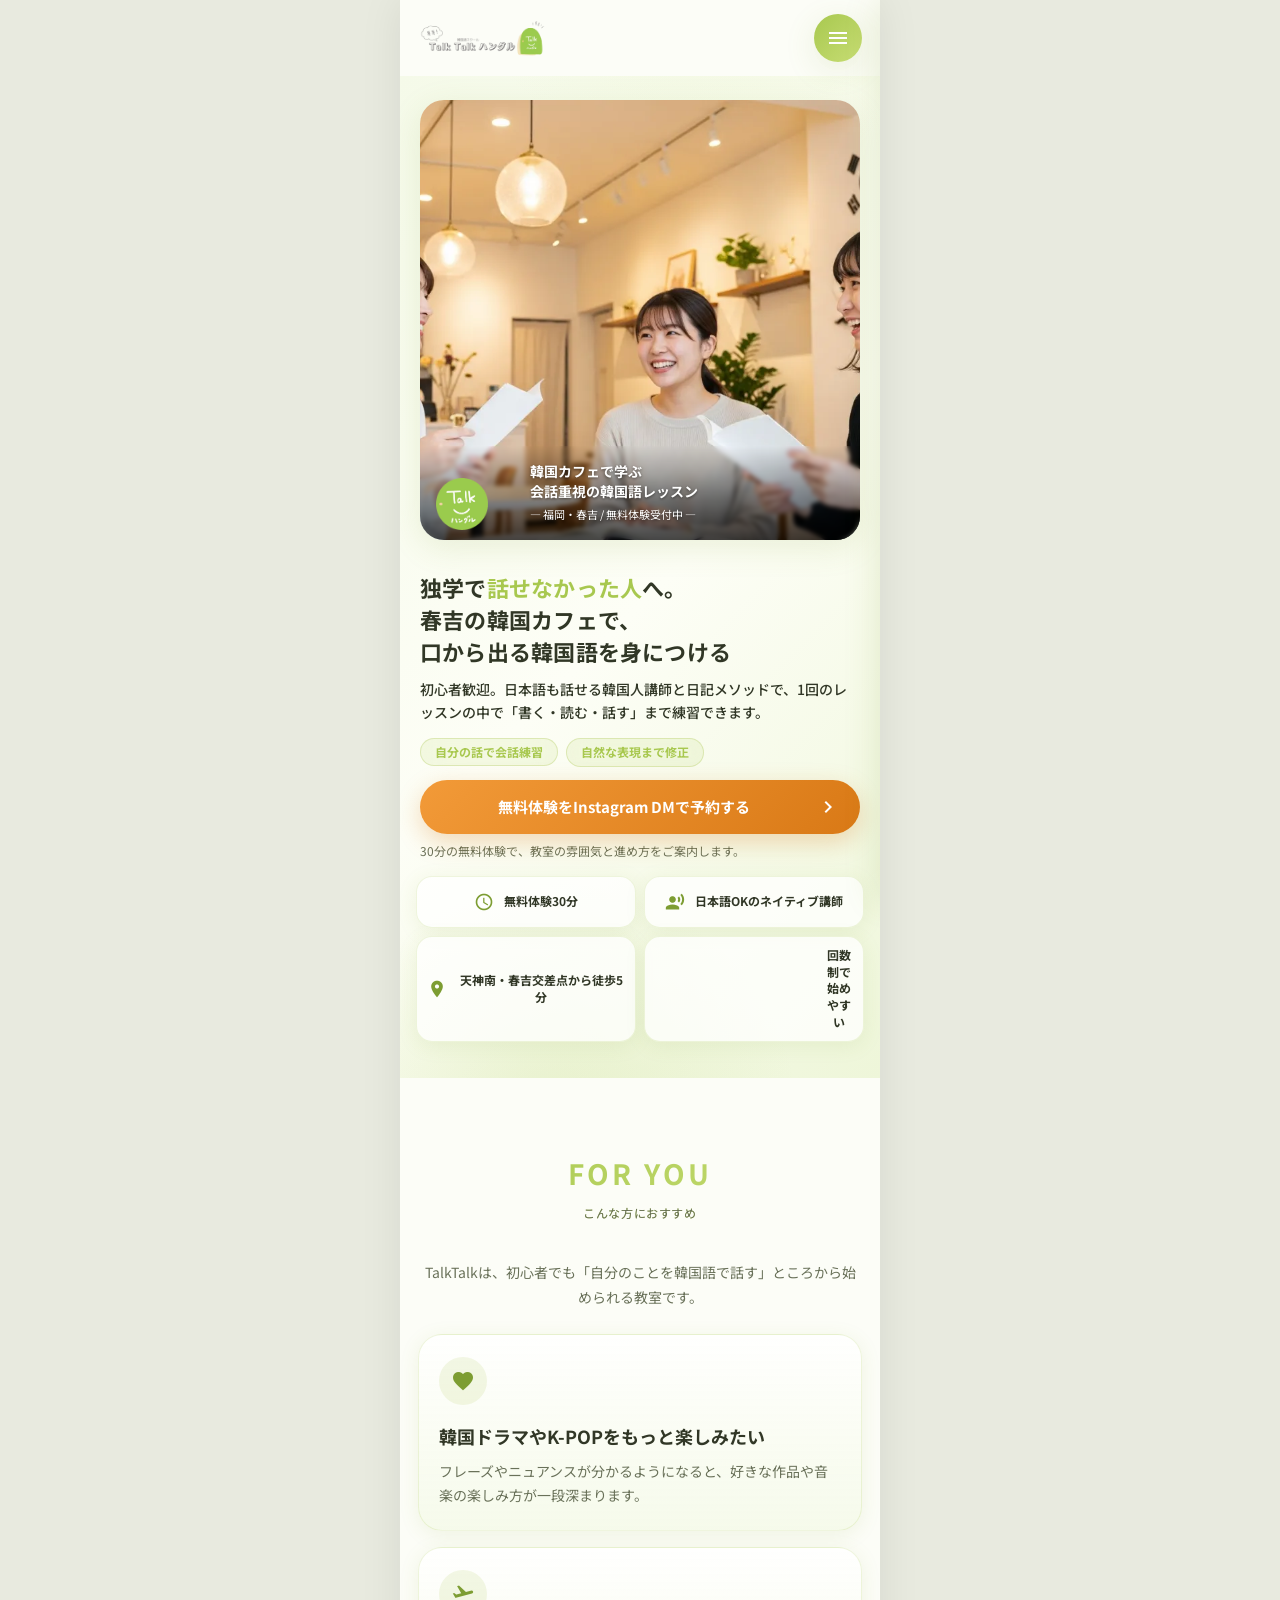
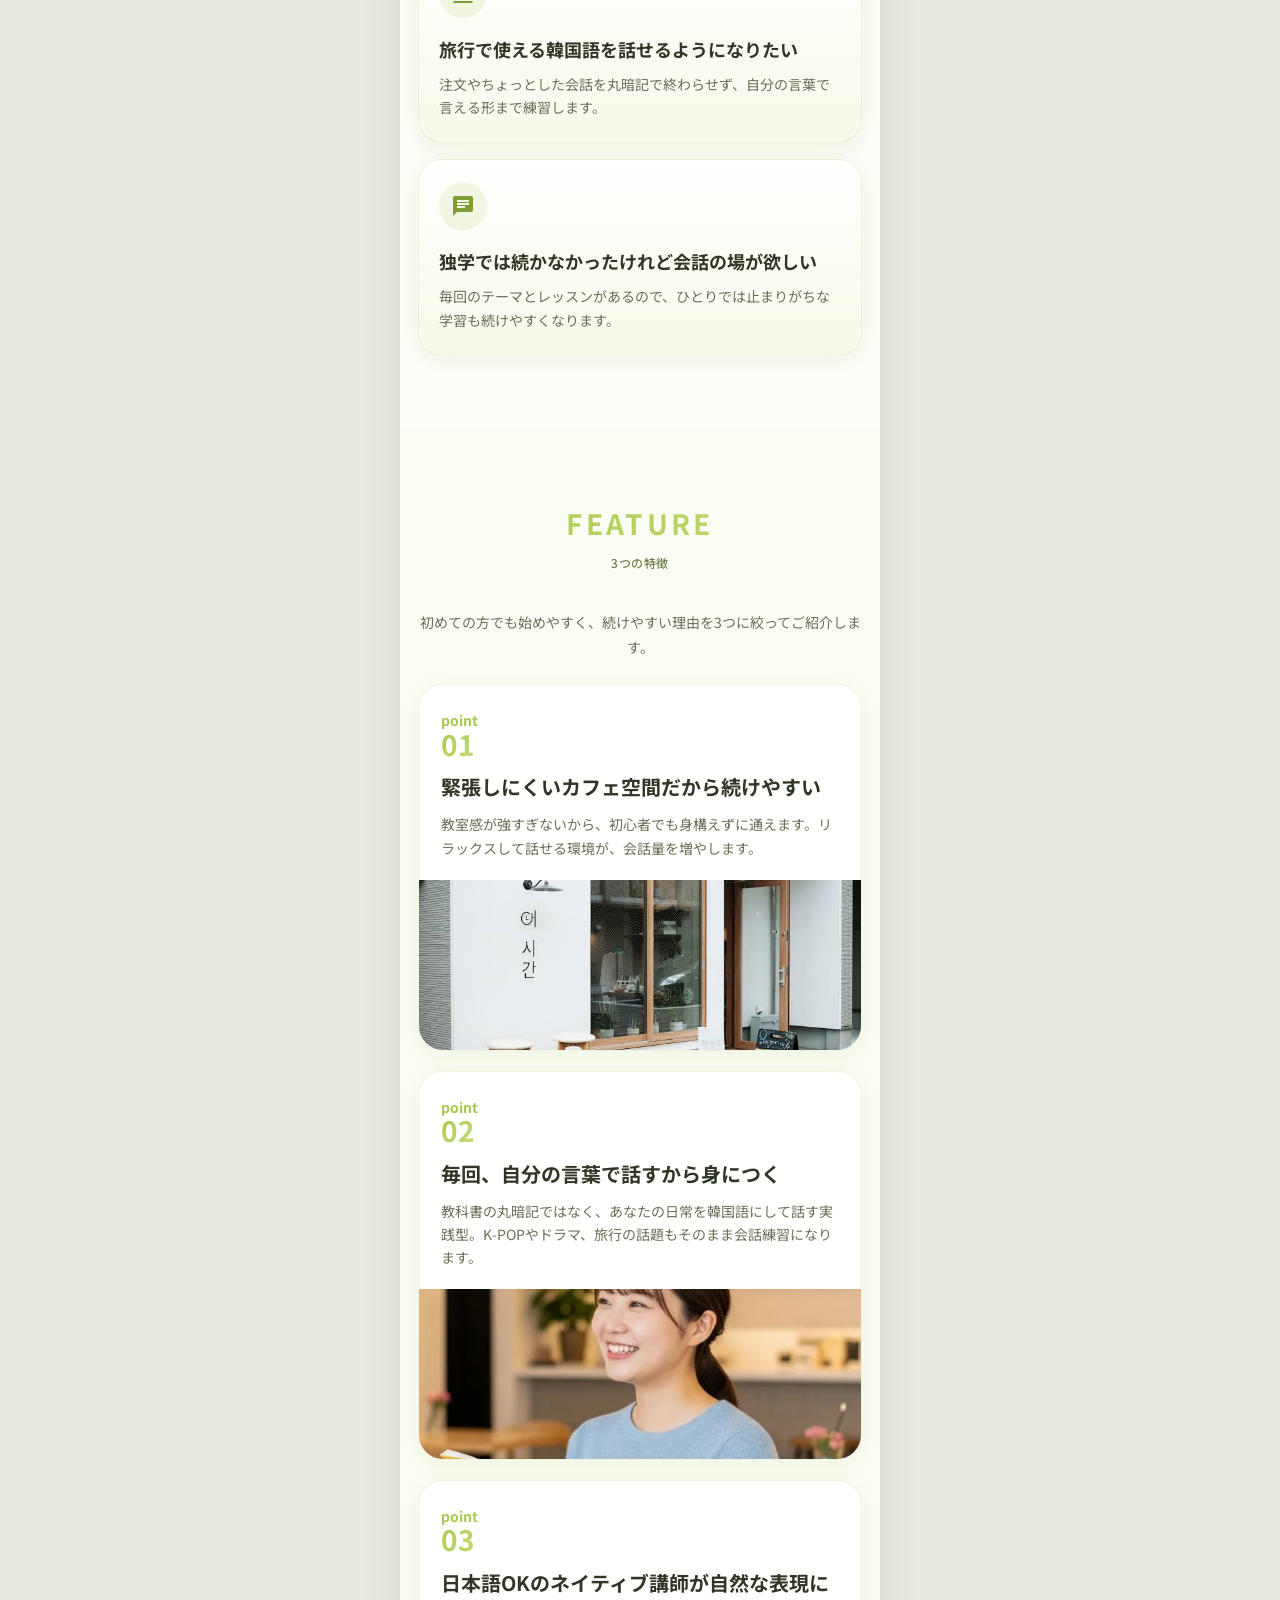
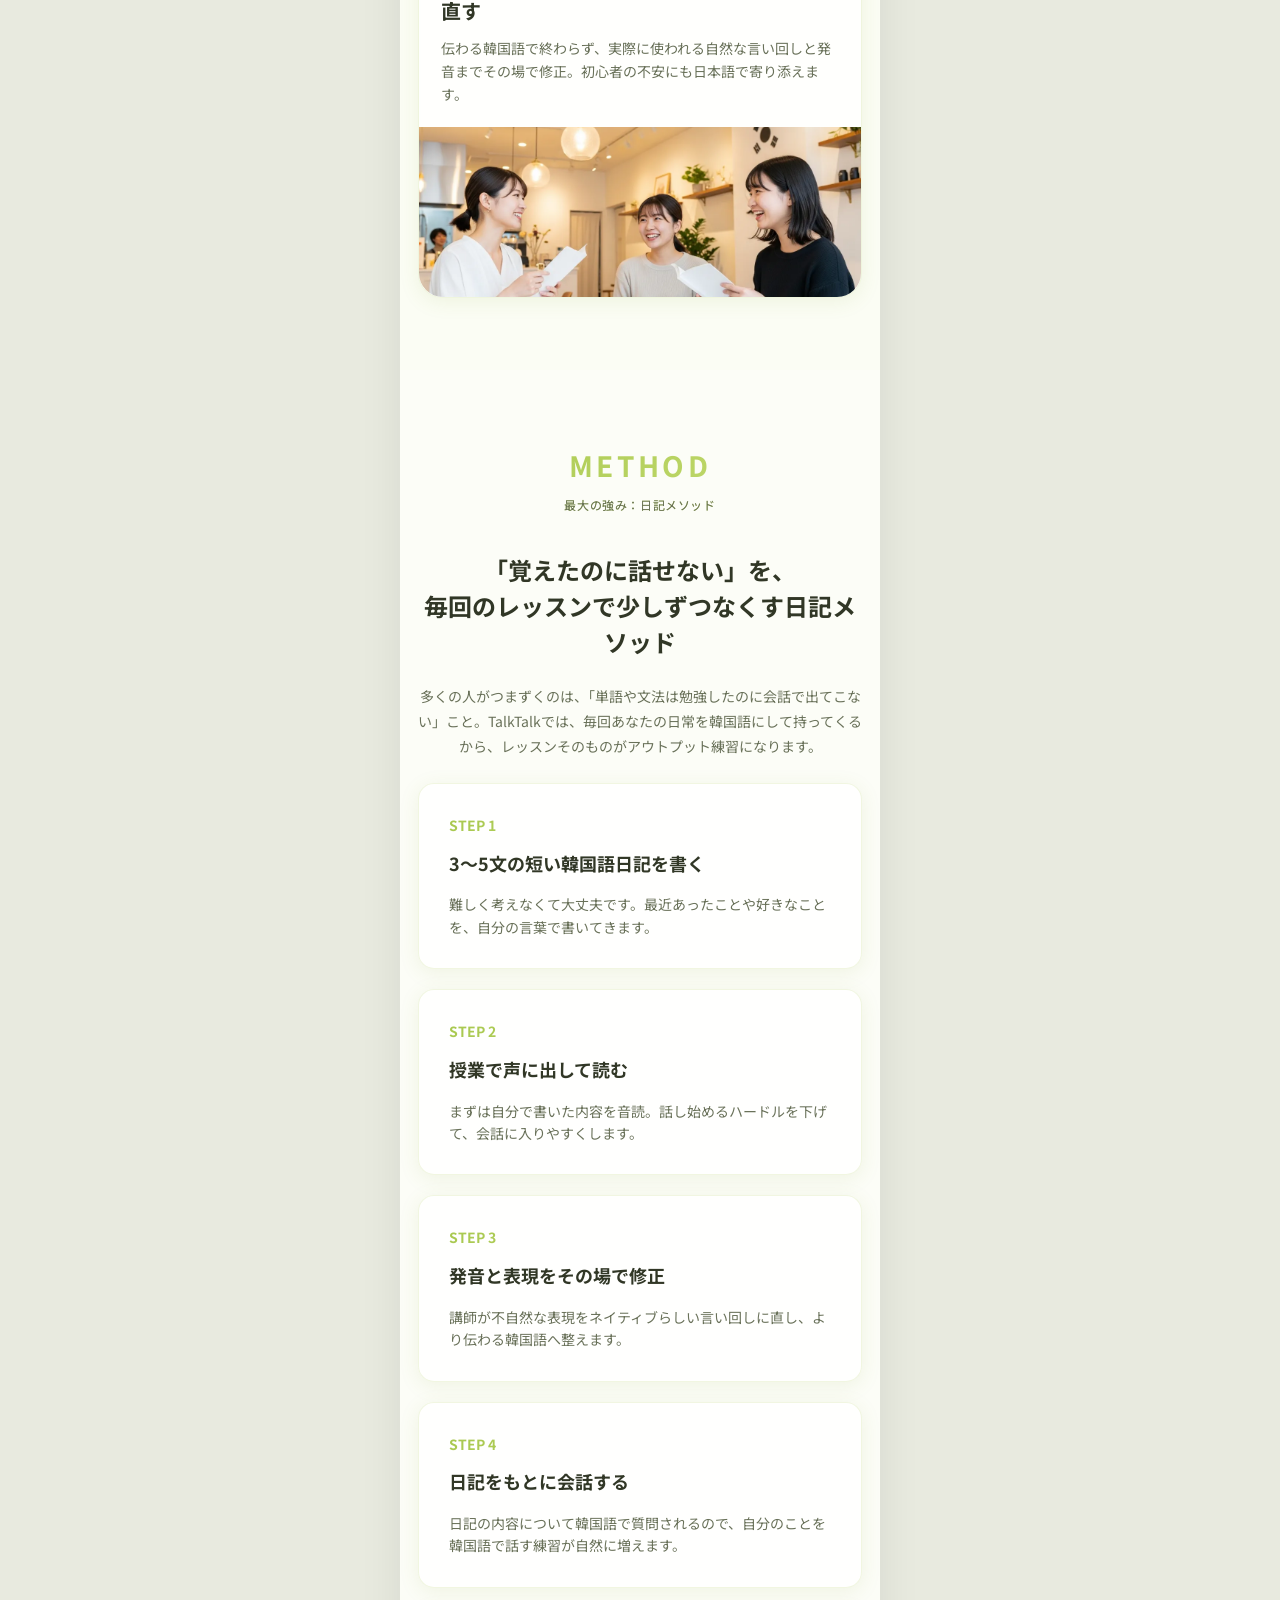
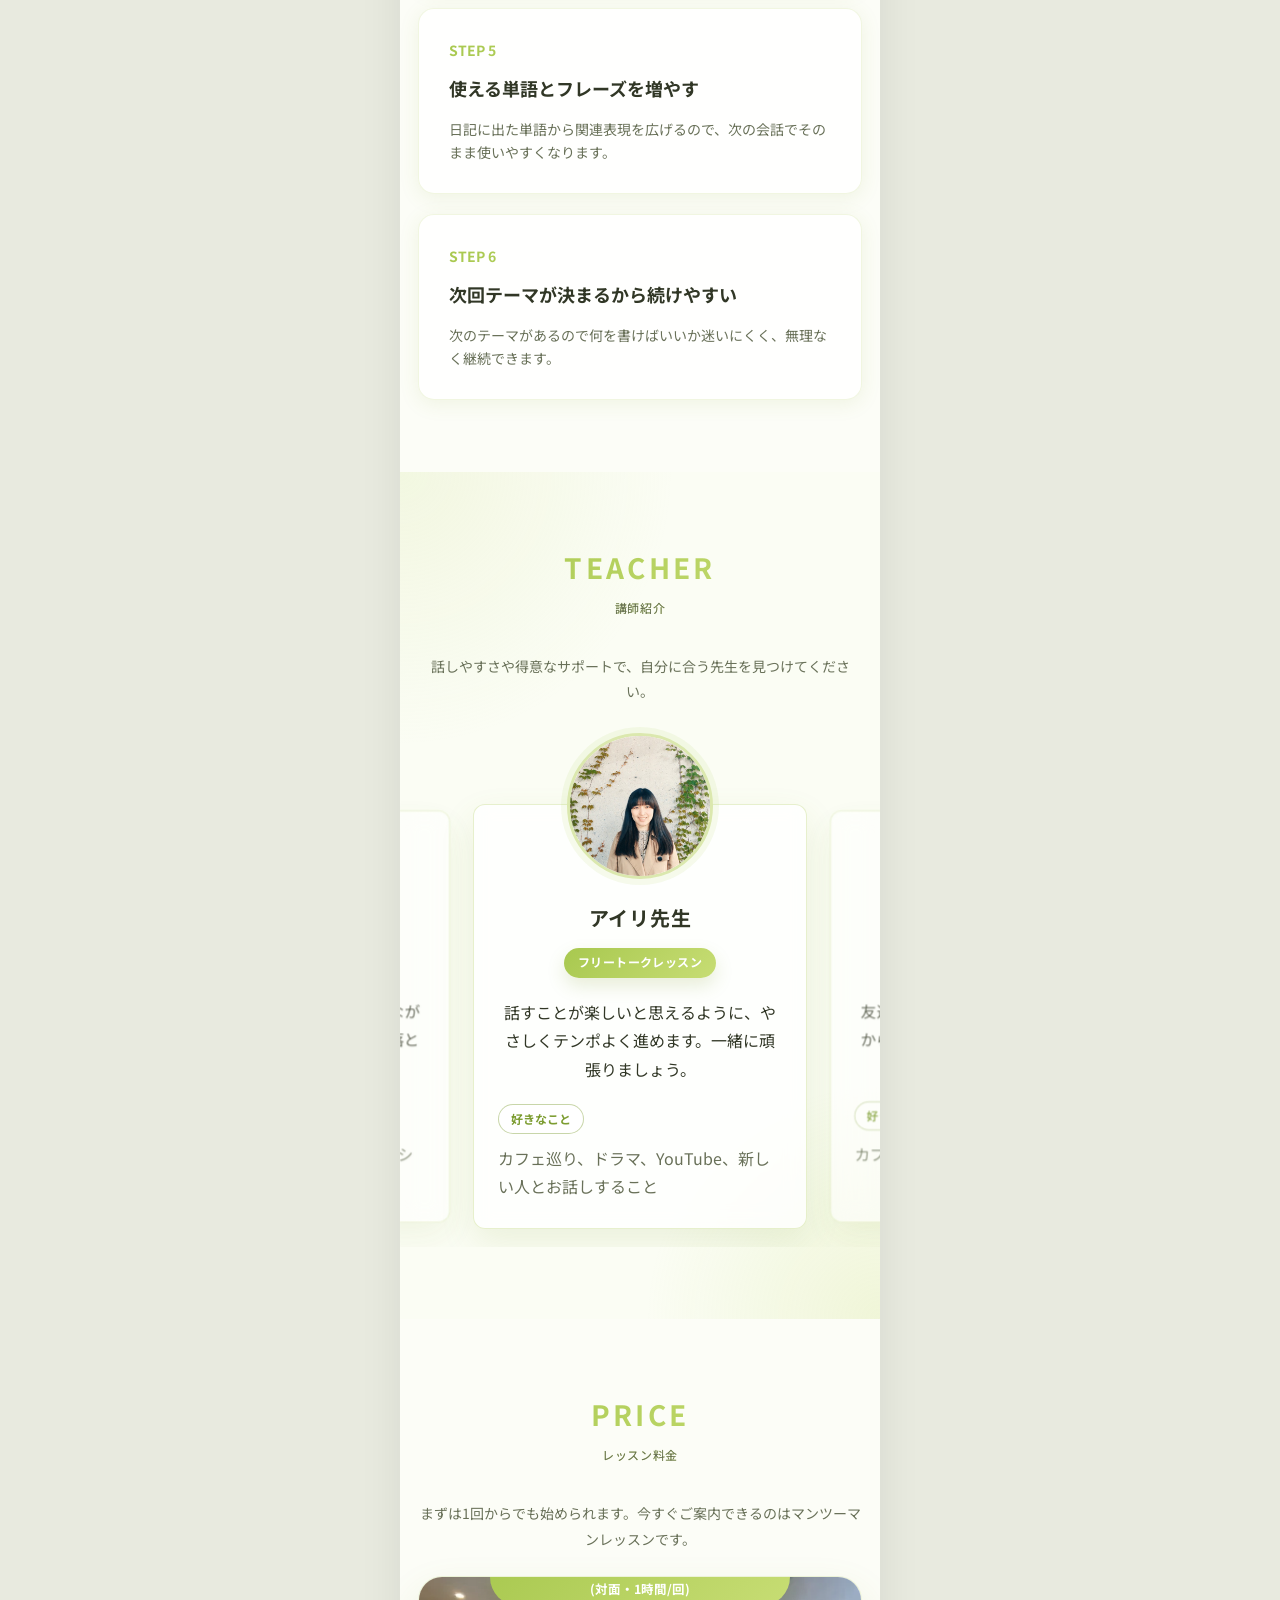
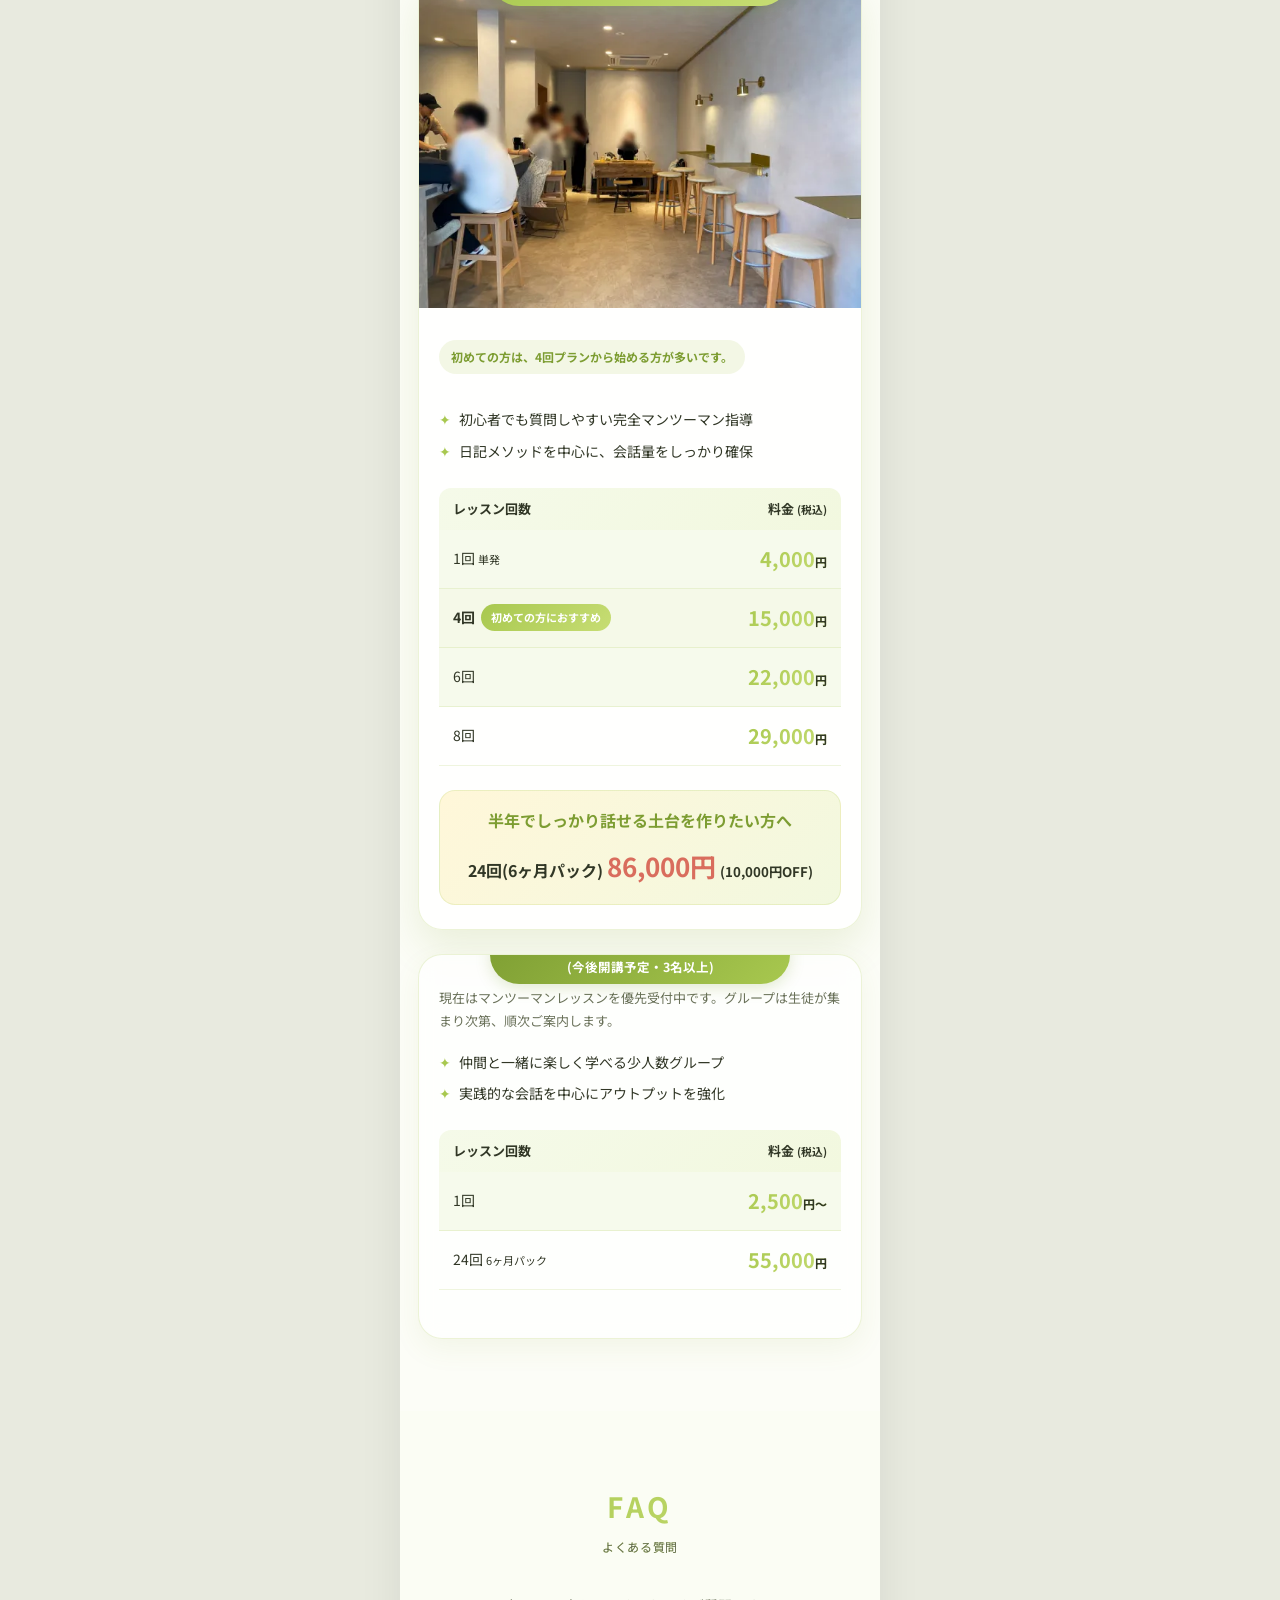
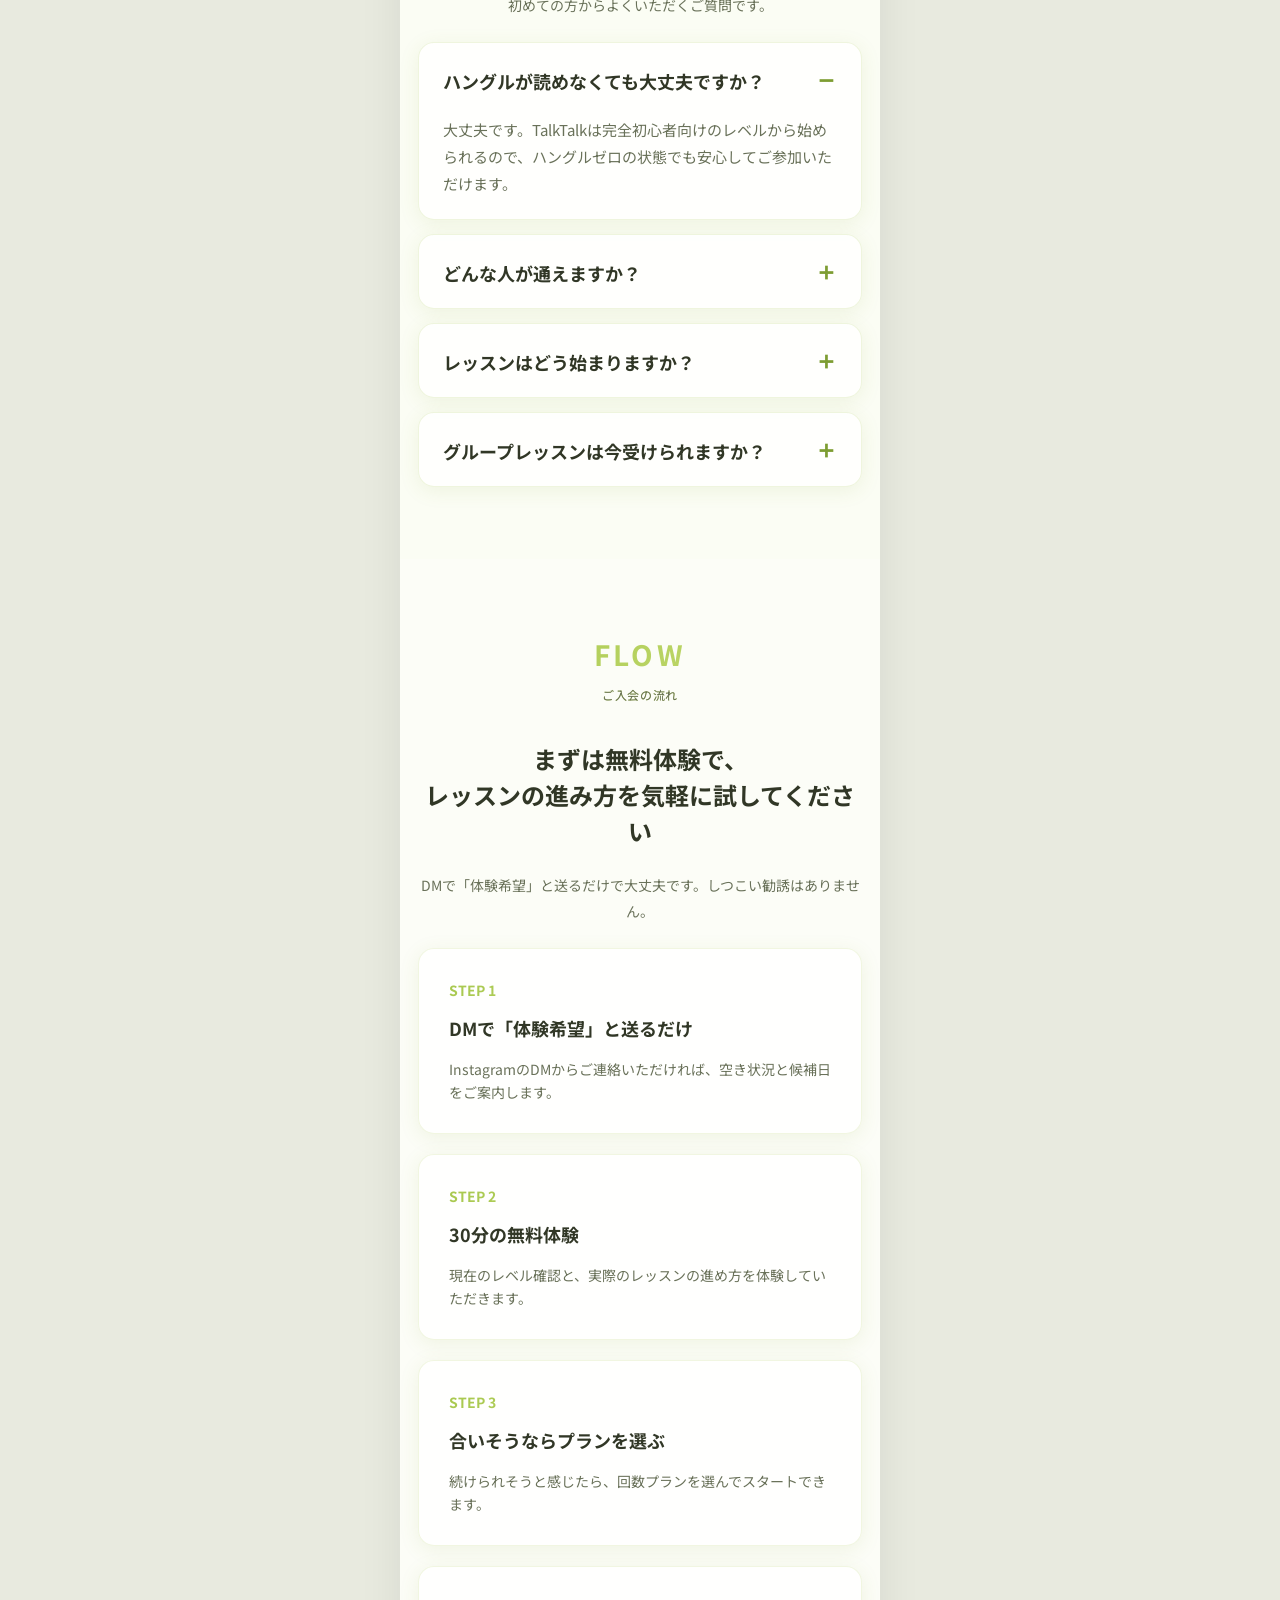
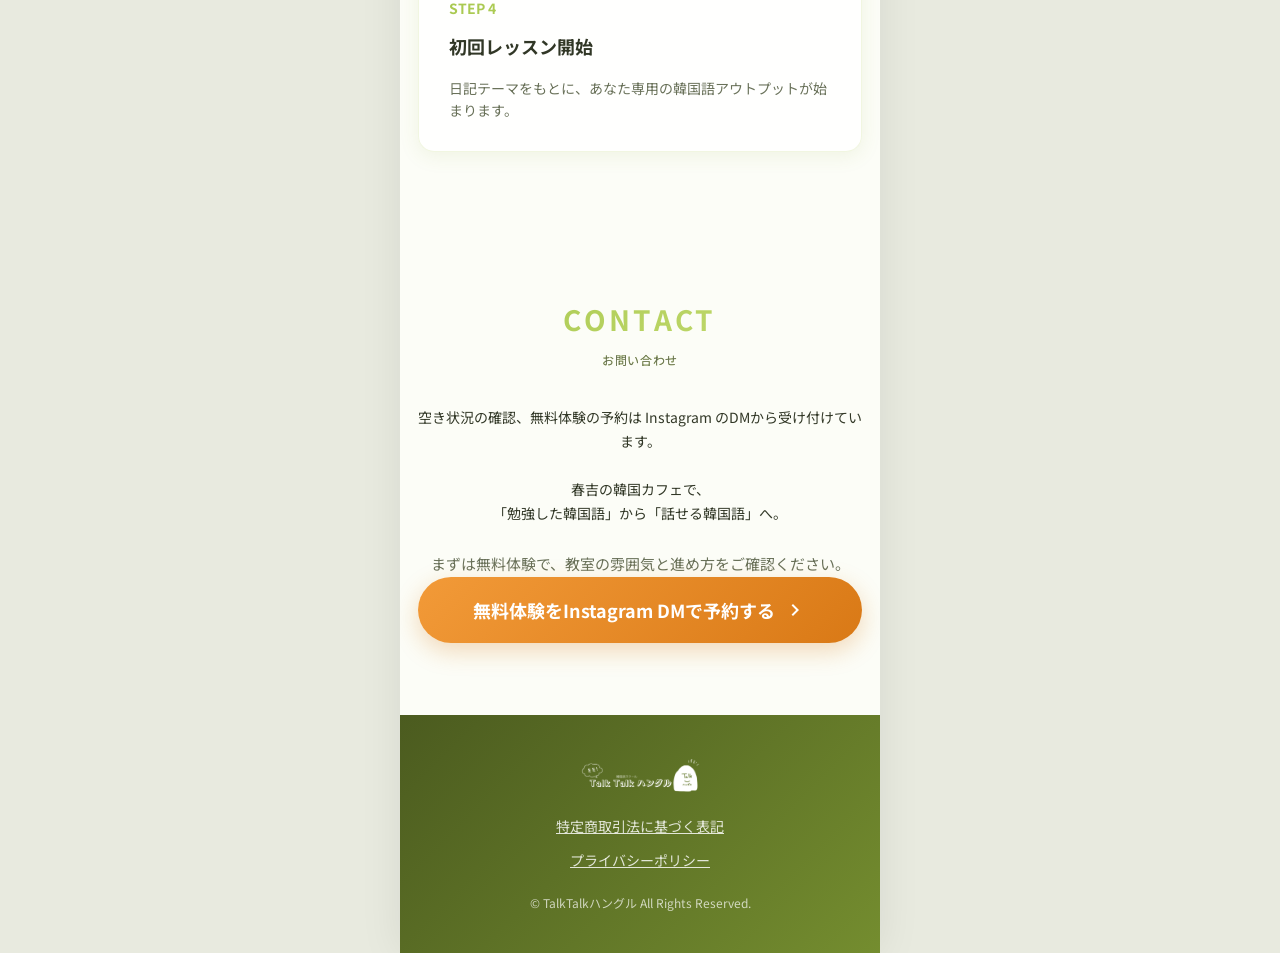
==== commit 31851243: "deploy: trim teacher carousel to 6 on v2" ====
--- a/index_v2.html
+++ b/index_v2.html
@@ -291,17 +291,6 @@
                                 </div>
                             </article>
 
-                            <article class="teacher-card">
-                                <div class="teacher-img-wrapper"><img src="images/teacher_4.webp" alt="ジョンモク先生" class="teacher-img"></div>
-                                <h3 class="teacher-name">ジョンモク先生</h3>
-                                <p class="teacher-role"><span class="teacher-role-pill">フリートークレッスン</span></p>
-                                <p class="teacher-quote">焦らなくて大丈夫です。少しずつ話せる言葉を増やしながら、自信をつけていきましょう。</p>
-                                <div class="teacher-favorites">
-                                    <span class="teacher-favorites-label">好きなこと</span>
-                                    <p class="teacher-favorites-text">ゲーム、映画、食べ歩き</p>
-                                </div>
-                            </article>
-
                             <article class="teacher-card" data-initial-teacher="true">
                                 <div class="teacher-img-wrapper"><img src="images/teacher_2.webp" alt="アイリ先生" class="teacher-img"></div>
                                 <h3 class="teacher-name">アイリ先生</h3>
@@ -310,17 +299,6 @@
                                 <div class="teacher-favorites">
                                     <span class="teacher-favorites-label">好きなこと</span>
                                     <p class="teacher-favorites-text">カフェ巡り、ドラマ、YouTube、新しい人とお話しすること</p>
-                                </div>
-                            </article>
-
-                            <article class="teacher-card">
-                                <div class="teacher-img-wrapper"><img src="images/teacher_wanu.webp" alt="ワヌ先生" class="teacher-img"></div>
-                                <h3 class="teacher-name">ワヌ先生</h3>
-                                <p class="teacher-role"><span class="teacher-role-pill">フリートークレッスン</span></p>
-                                <p class="teacher-quote">質問しやすい空気を大切にしながら、会話の自信を少しずつつけていきます。</p>
-                                <div class="teacher-favorites">
-                                    <span class="teacher-favorites-label">好きなこと</span>
-                                    <p class="teacher-favorites-text">映画、コーヒー</p>
                                 </div>
                             </article>
 
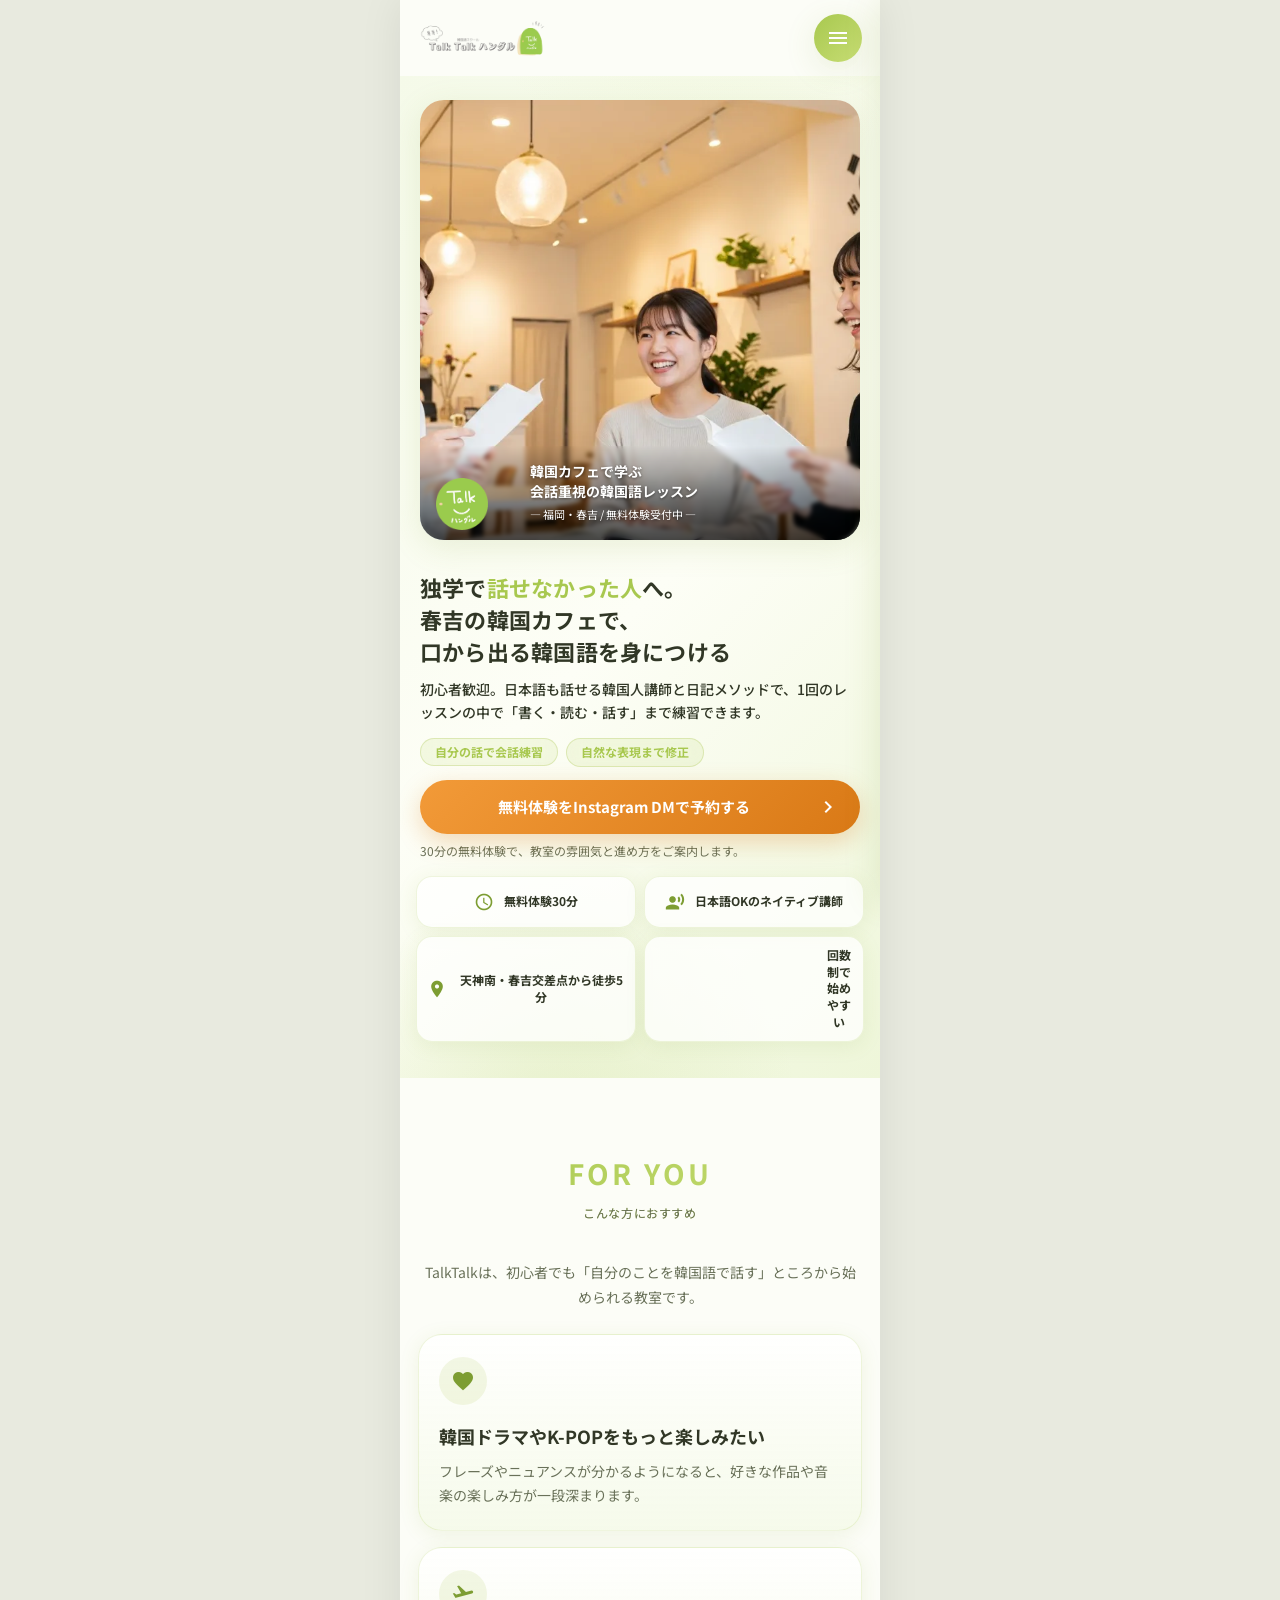
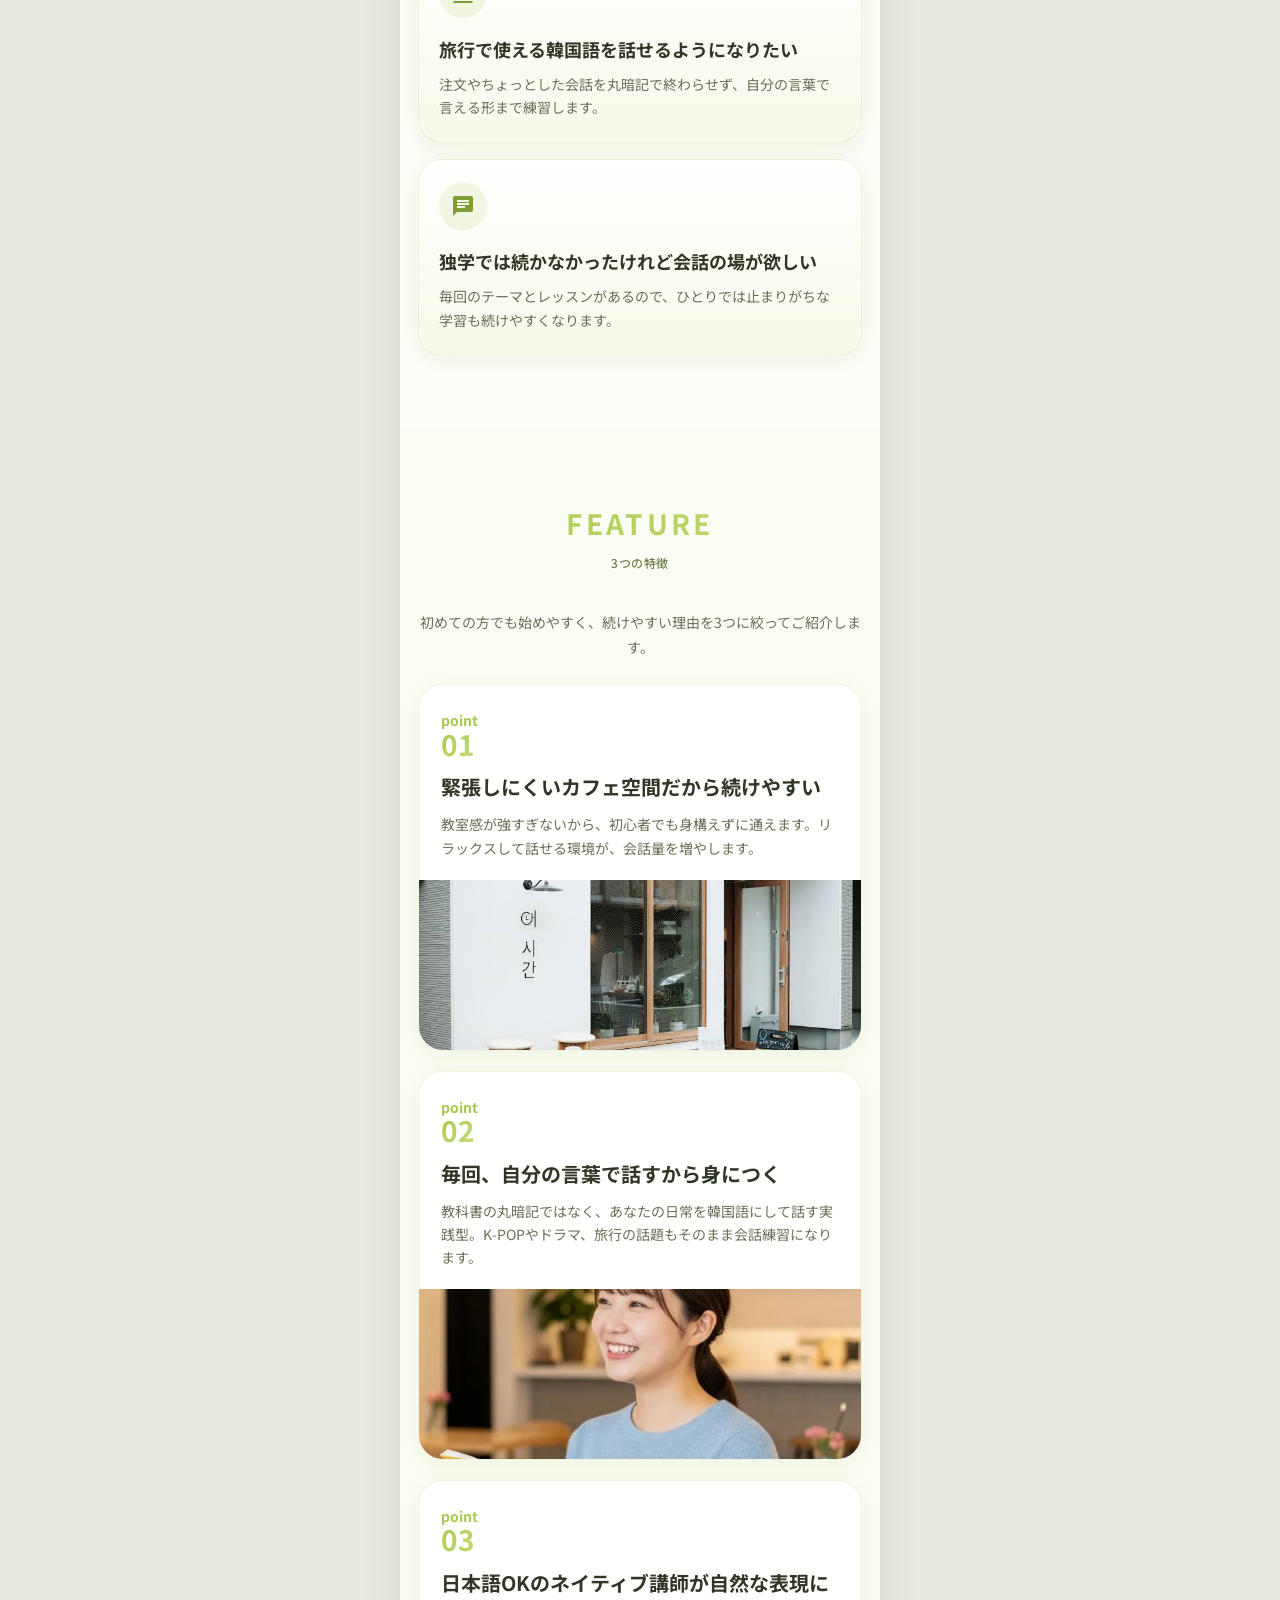
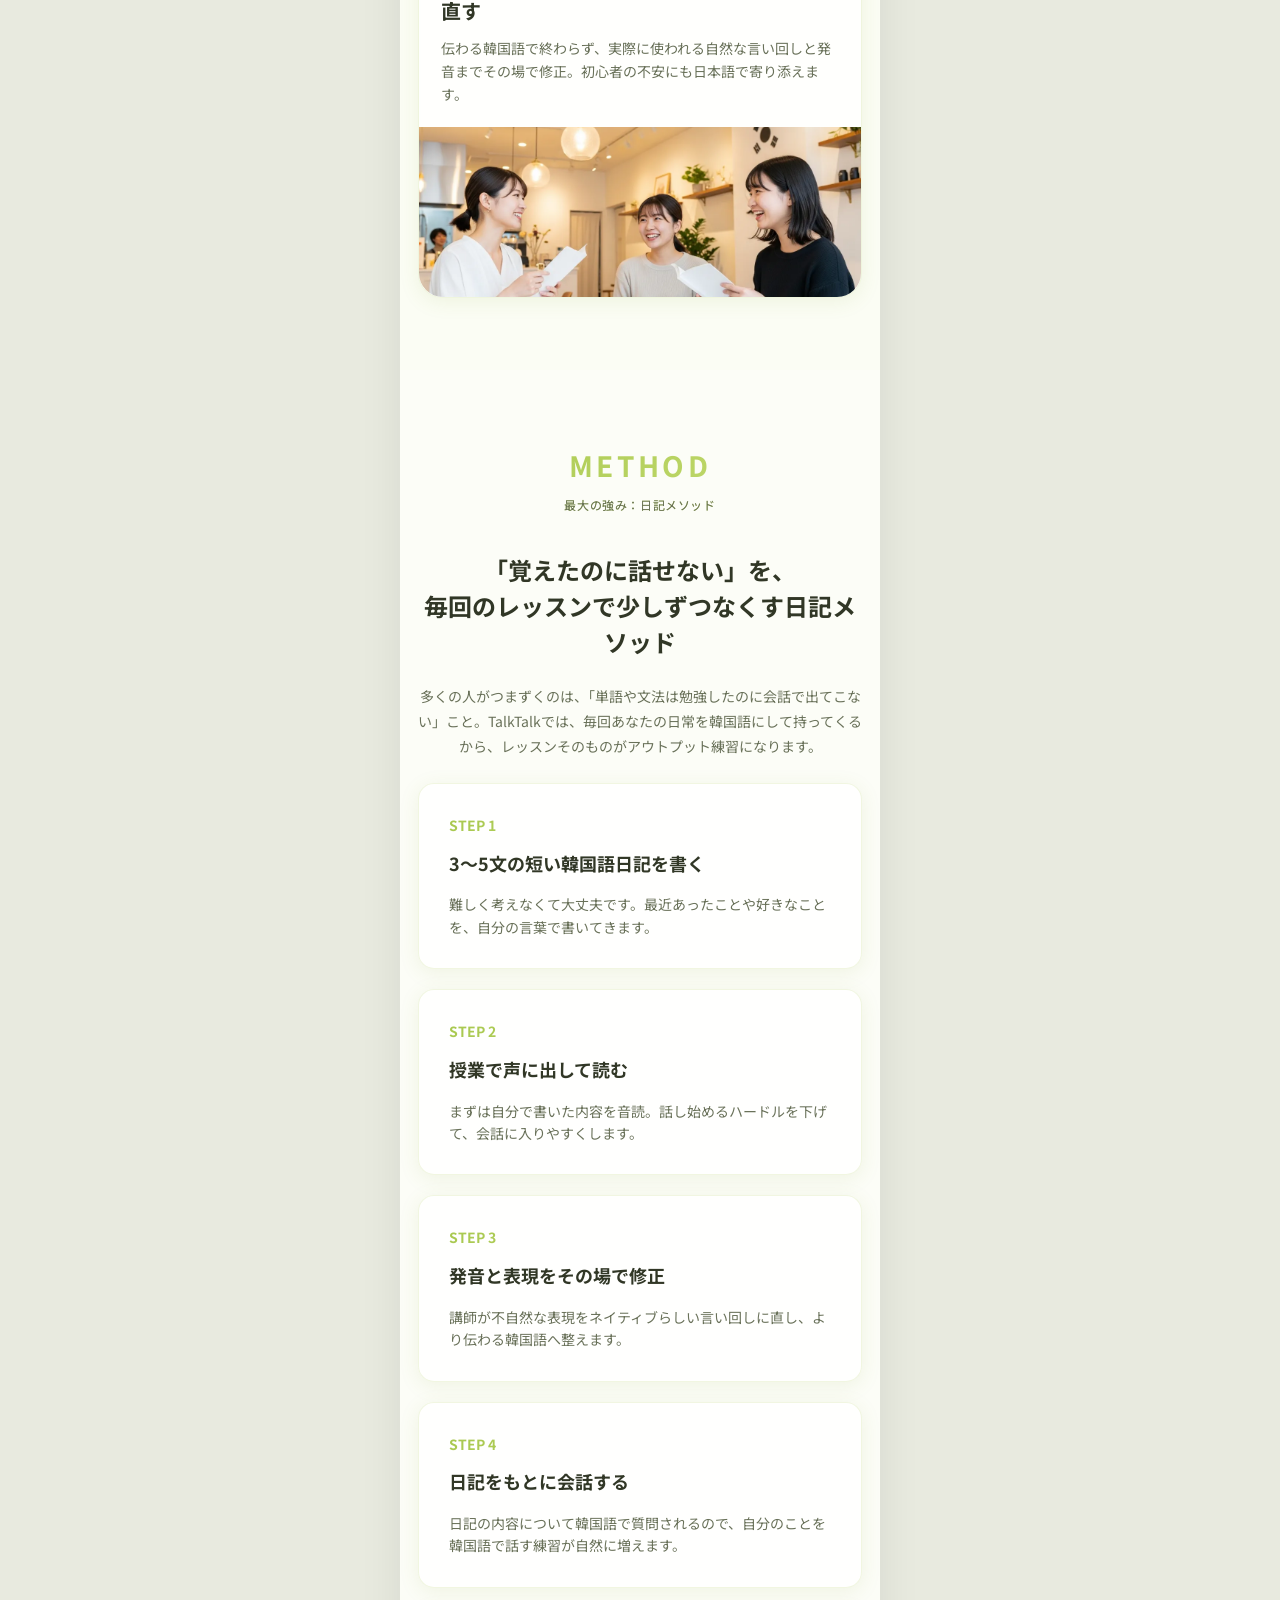
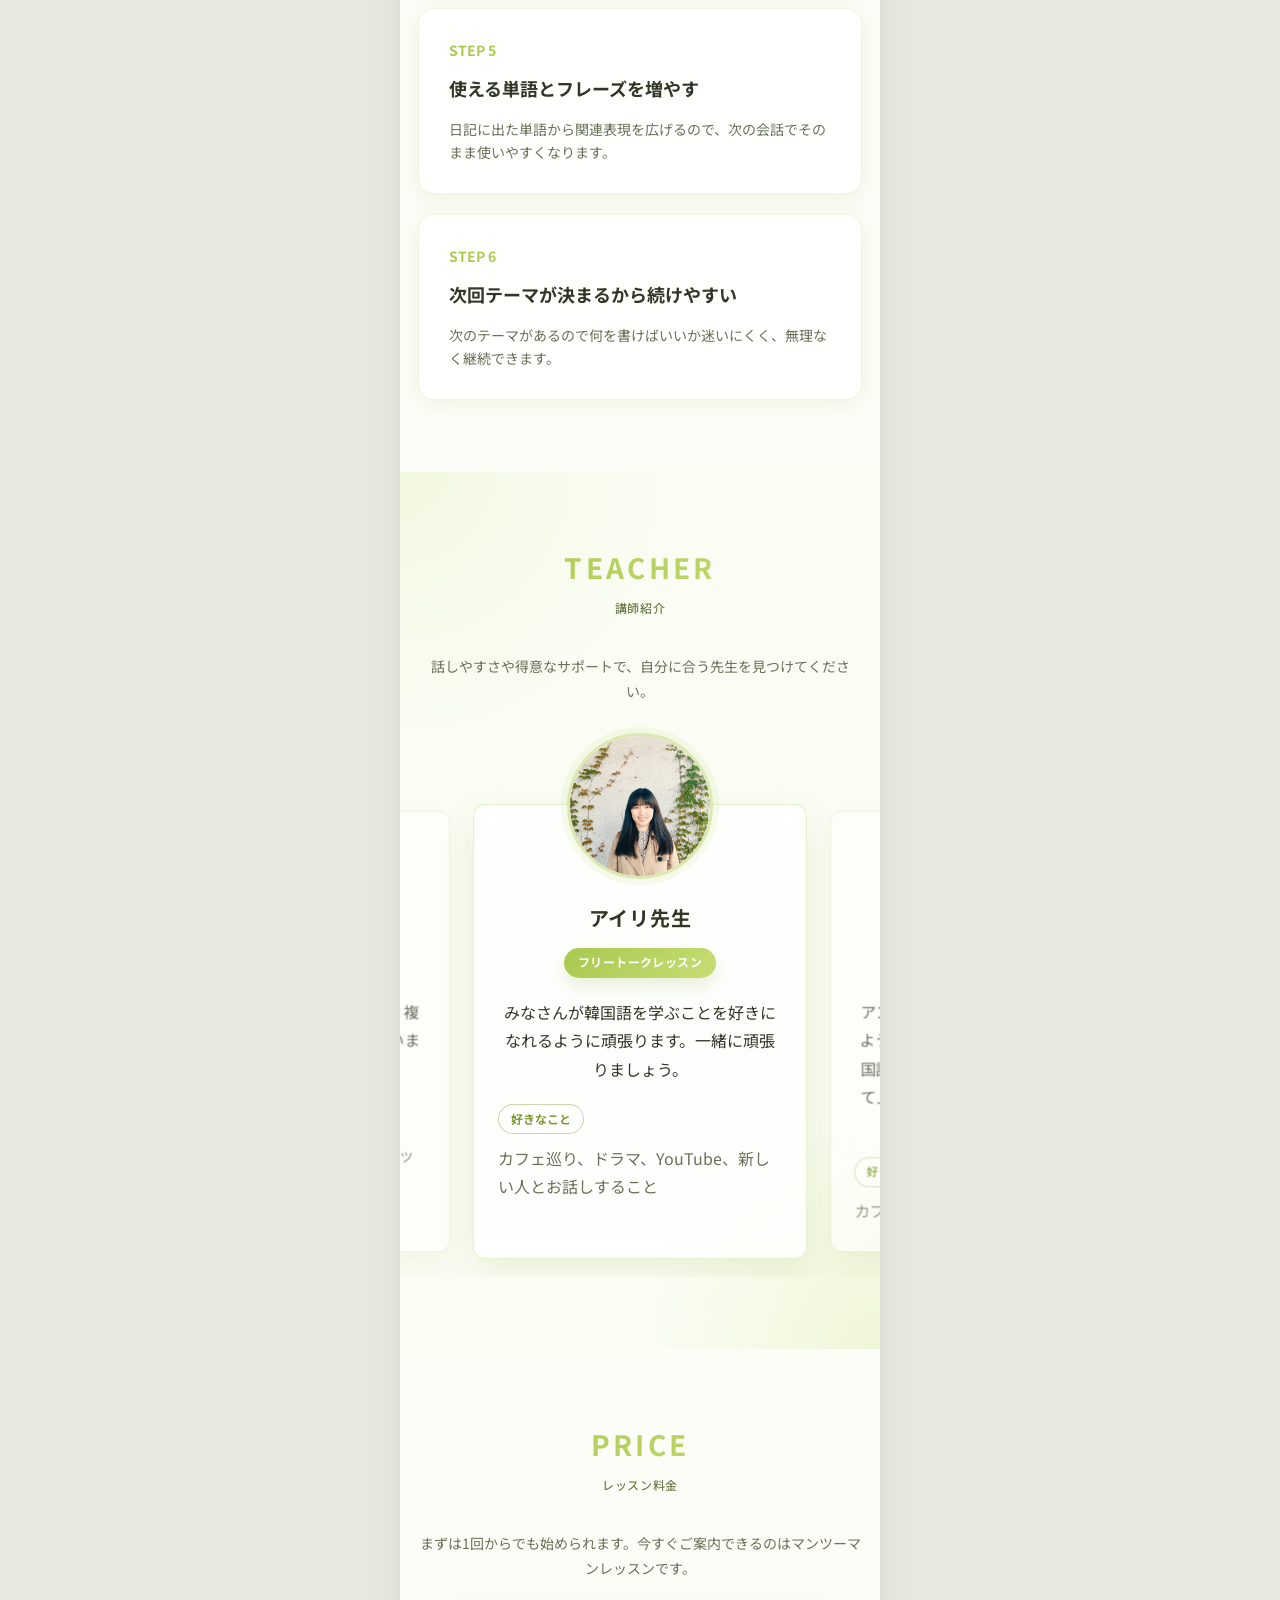
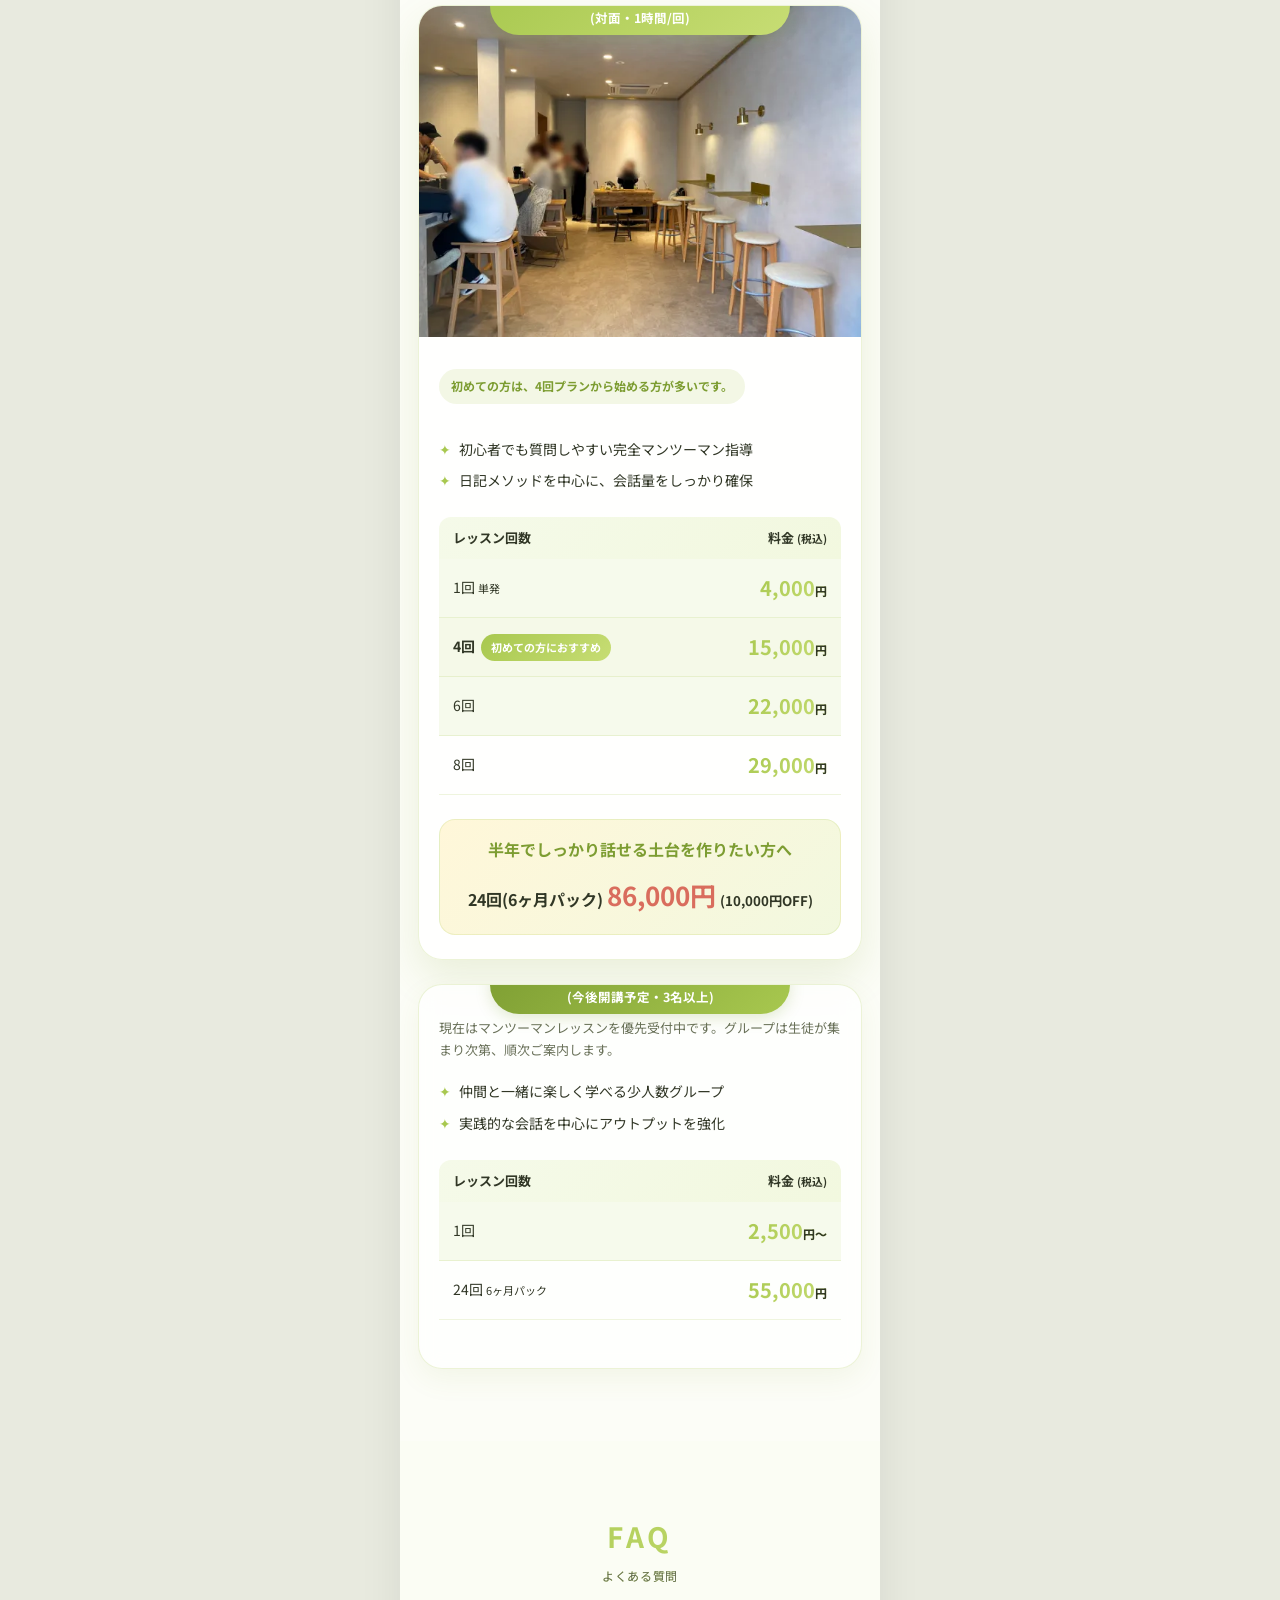
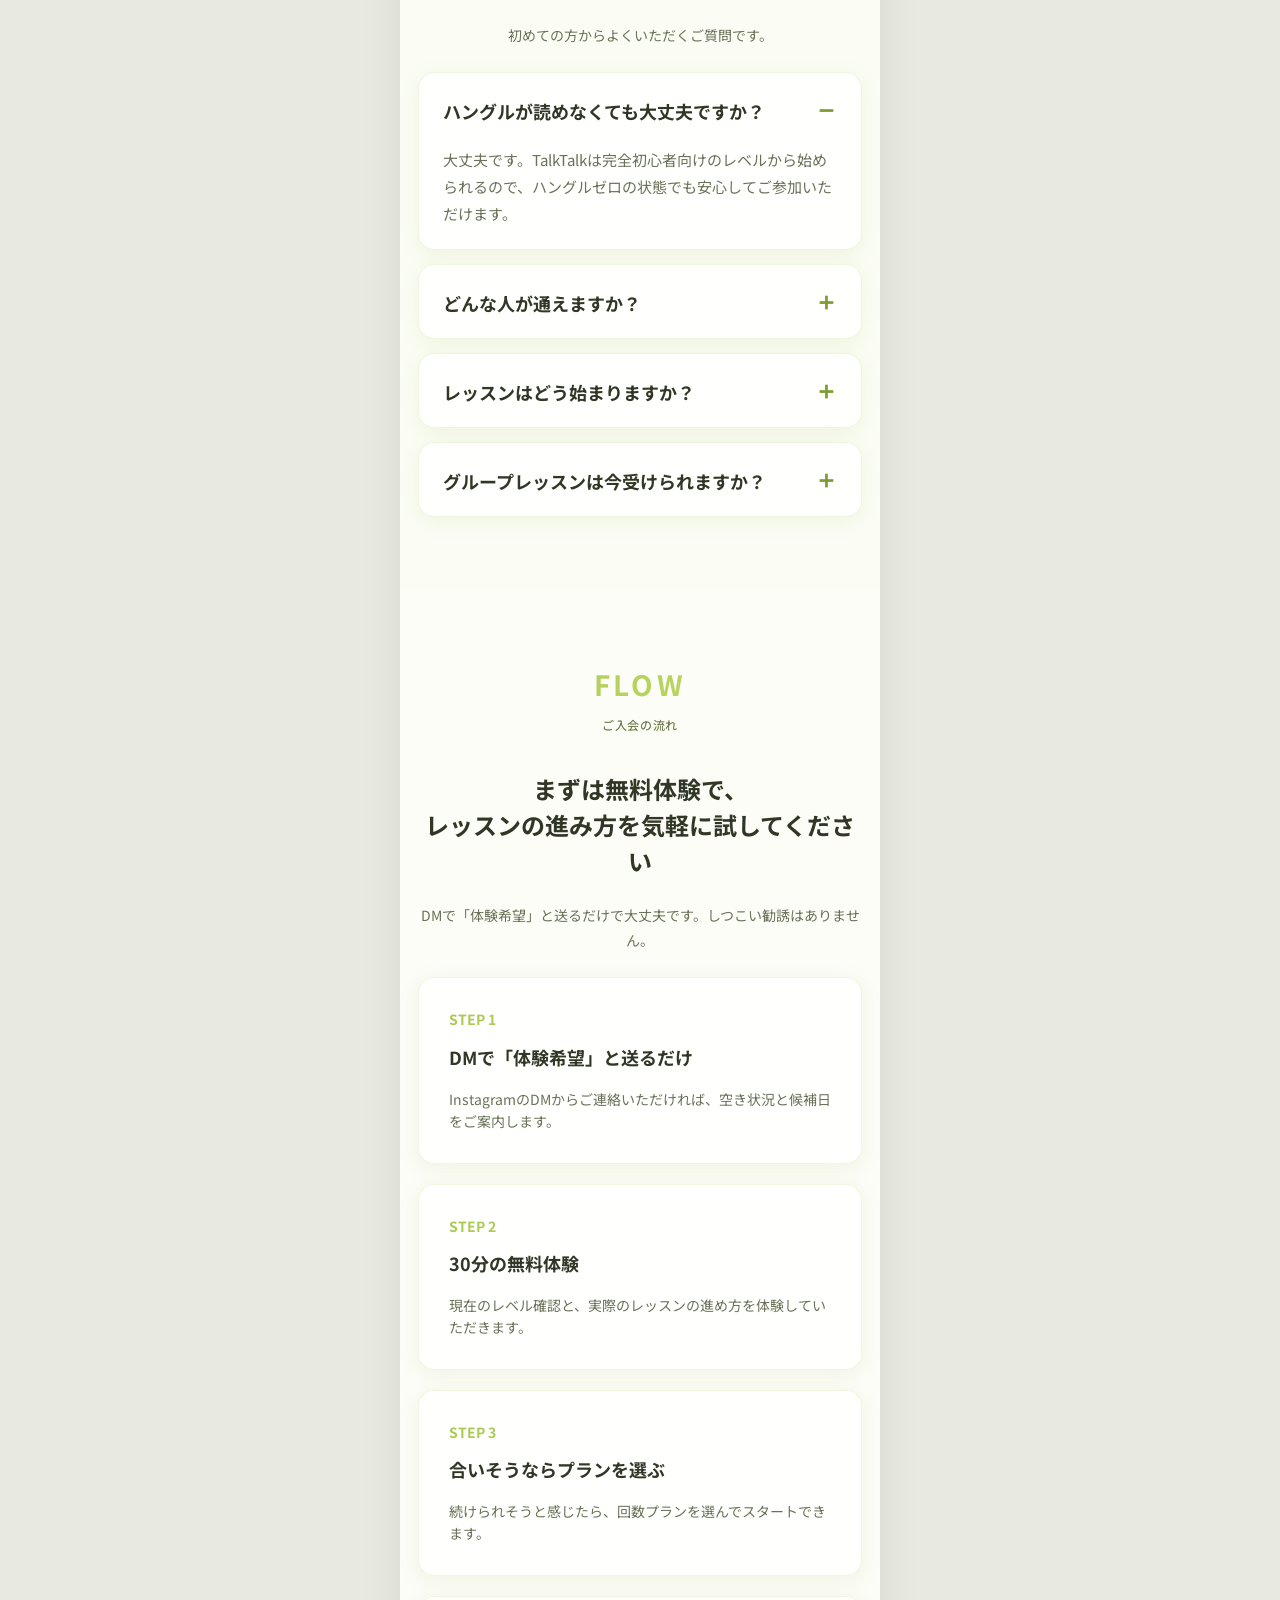
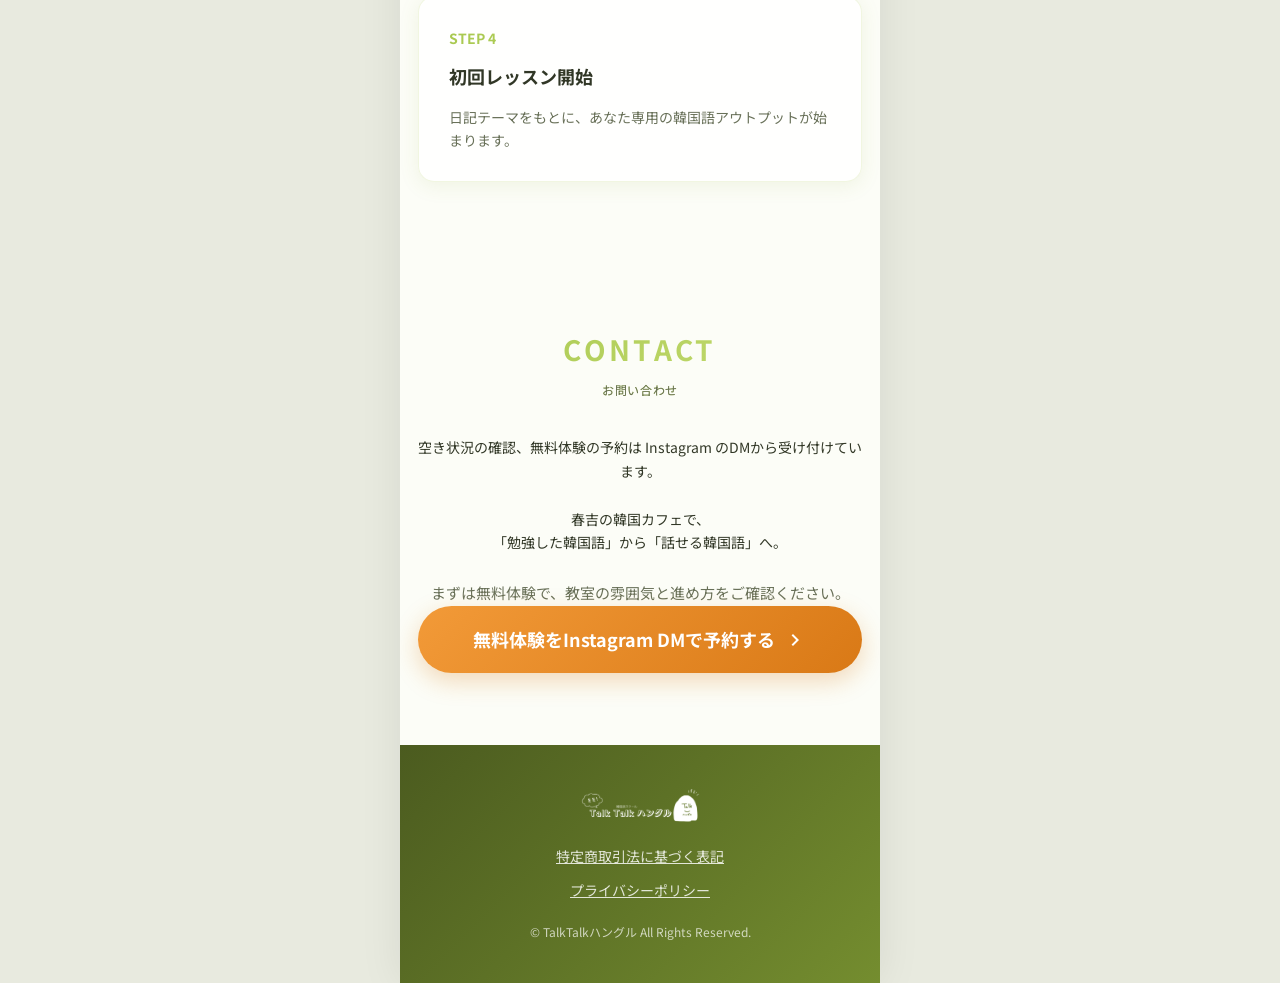
==== commit e6dd223b: "deploy: update teacher profile copy on v2" ====
--- a/index_v2.html
+++ b/index_v2.html
@@ -273,7 +273,7 @@
                                 <div class="teacher-img-wrapper"><img src="images/teacher_anna.jpg" alt="アンナ先生" class="teacher-img"></div>
                                 <h3 class="teacher-name">アンナ先生</h3>
                                 <p class="teacher-role"><span class="teacher-role-pill">フリートークレッスン</span></p>
-                                <p class="teacher-quote">会話中心で、教科書だけでは出てこない自然な韓国語を一緒に増やしていきます。</p>
+                                <p class="teacher-quote">教科書だけでは学べない「生きた韓国語」をお届けします。会話を中心に、楽しく身につけましょう。</p>
                                 <div class="teacher-favorites">
                                     <span class="teacher-favorites-label">好きなこと</span>
                                     <p class="teacher-favorites-text">ポールダンス、歌うこと、ランニング</p>
@@ -284,10 +284,10 @@
                                 <div class="teacher-img-wrapper"><img src="images/teacher_jaeyoon.jpg" alt="ジェユン先生" class="teacher-img"></div>
                                 <h3 class="teacher-name">ジェユン先生</h3>
                                 <p class="teacher-role"><span class="teacher-role-pill">フリートークレッスン</span></p>
-                                <p class="teacher-quote">分からないところは日本語も交えながら整理して、話せる形まで丁寧に落とし込みます。</p>
+                                <p class="teacher-quote">韓国語・英語・日本語の通訳など、複数の言語を同時に使う仕事をしています。</p>
                                 <div class="teacher-favorites">
                                     <span class="teacher-favorites-label">好きなこと</span>
-                                    <p class="teacher-favorites-text">いろいろな言語で話すこと、ファッション</p>
+                                    <p class="teacher-favorites-text">いろいろな言語で話すことや、ファッション</p>
                                 </div>
                             </article>
 
@@ -295,7 +295,7 @@
                                 <div class="teacher-img-wrapper"><img src="images/teacher_2.webp" alt="アイリ先生" class="teacher-img"></div>
                                 <h3 class="teacher-name">アイリ先生</h3>
                                 <p class="teacher-role"><span class="teacher-role-pill">フリートークレッスン</span></p>
-                                <p class="teacher-quote">話すことが楽しいと思えるように、やさしくテンポよく進めます。一緒に頑張りましょう。</p>
+                                <p class="teacher-quote">みなさんが韓国語を学ぶことを好きになれるように頑張ります。一緒に頑張りましょう。</p>
                                 <div class="teacher-favorites">
                                     <span class="teacher-favorites-label">好きなこと</span>
                                     <p class="teacher-favorites-text">カフェ巡り、ドラマ、YouTube、新しい人とお話しすること</p>
@@ -306,7 +306,7 @@
                                 <div class="teacher-img-wrapper"><img src="images/teacher_6.webp" alt="TOCCO先生" class="teacher-img"></div>
                                 <h3 class="teacher-name">TOCCO先生</h3>
                                 <p class="teacher-role"><span class="teacher-role-pill">フリートーク / オンライン</span></p>
-                                <p class="teacher-quote">友達と話すような雰囲気で、自然に口から出る韓国語を増やしていきましょう。</p>
+                                <p class="teacher-quote">アンニョンハセヨ。みなさんの友達のような韓国語の先生、TOCCOです。韓国語は難しくありません。自信を持って上手になるまで、一緒に勉強していきましょう。</p>
                                 <div class="teacher-favorites">
                                     <span class="teacher-favorites-label">好きなこと</span>
                                     <p class="teacher-favorites-text">カフェ巡り</p>
@@ -317,18 +317,18 @@
                                 <div class="teacher-img-wrapper"><img src="images/teacher_3.webp" alt="KIKI先生" class="teacher-img"></div>
                                 <h3 class="teacher-name">KIKI先生</h3>
                                 <p class="teacher-role"><span class="teacher-role-pill">オンラインレッスン</span></p>
-                                <p class="teacher-quote">オンラインでも置いていかない進め方で、毎回のレッスンを丁寧にサポートします。</p>
+                                <p class="teacher-quote">毎日楽しく勉強を続ける秘訣もお伝えします。一緒に楽しく韓国語を楽しみましょう。</p>
                                 <div class="teacher-favorites">
                                     <span class="teacher-favorites-label">好きなこと</span>
-                                    <p class="teacher-favorites-text">YouTubeで海外に住んでる人のvlogを見ること、本屋巡り</p>
+                                    <p class="teacher-favorites-text">YouTubeで海外に住んでる人のvlogを観ること、本屋巡り</p>
                                 </div>
                             </article>
 
                             <article class="teacher-card">
-                                <div class="teacher-img-wrapper"><img src="images/teacher_5.webp" alt="ウォノ先生" class="teacher-img"></div>
-                                <h3 class="teacher-name">ウォノ先生</h3>
+                                <div class="teacher-img-wrapper"><img src="images/teacher_5.webp" alt="ウォンホ先生" class="teacher-img"></div>
+                                <h3 class="teacher-name">ウォンホ先生</h3>
                                 <p class="teacher-role"><span class="teacher-role-pill">フリートークレッスン</span></p>
-                                <p class="teacher-quote">たくさん話して覚えたい方にぴったりです。会話量をしっかり確保して進めます。</p>
+                                <p class="teacher-quote">カフェで楽しく韓国語。実際に使える韓国語を一緒に学びましょう。日記メソッドで自然な会話力が身につきます。</p>
                                 <div class="teacher-favorites">
                                     <span class="teacher-favorites-label">好きなこと</span>
                                     <p class="teacher-favorites-text">ランニング、ジム、アニメ鑑賞</p>
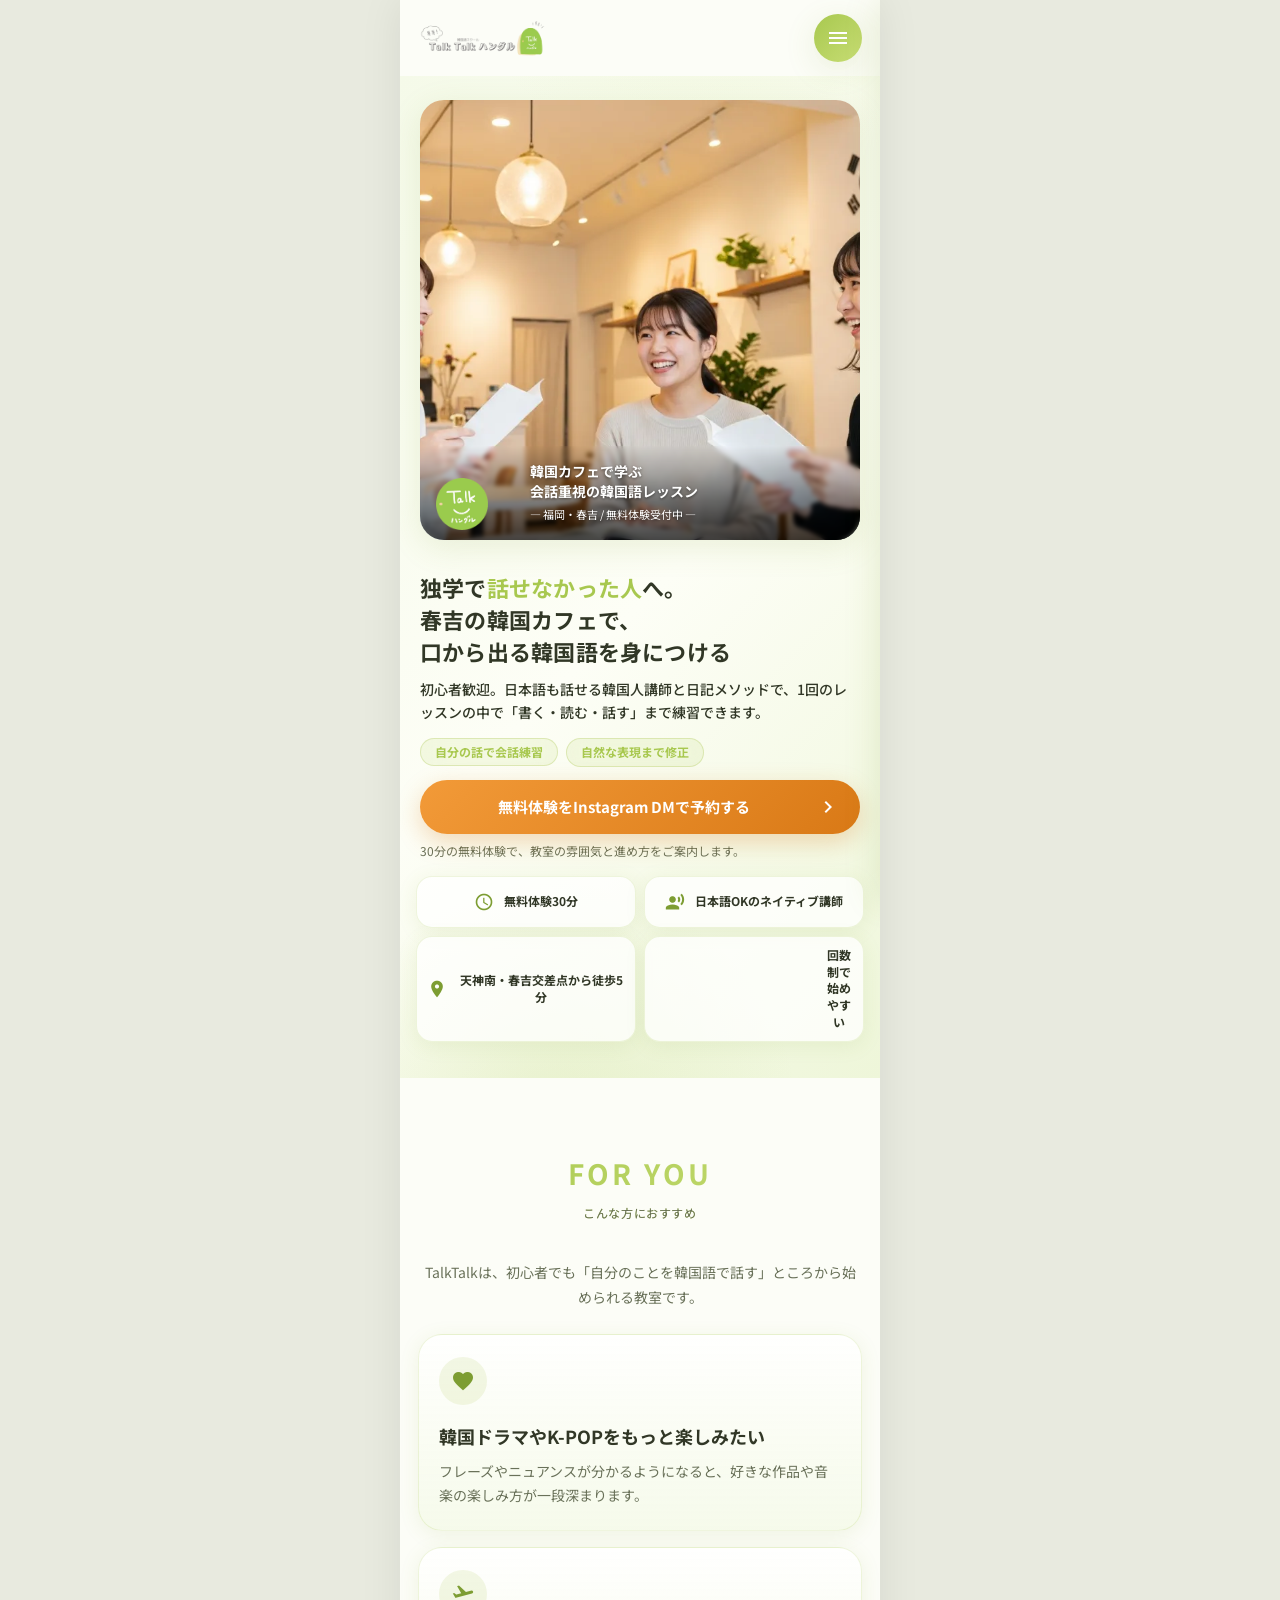
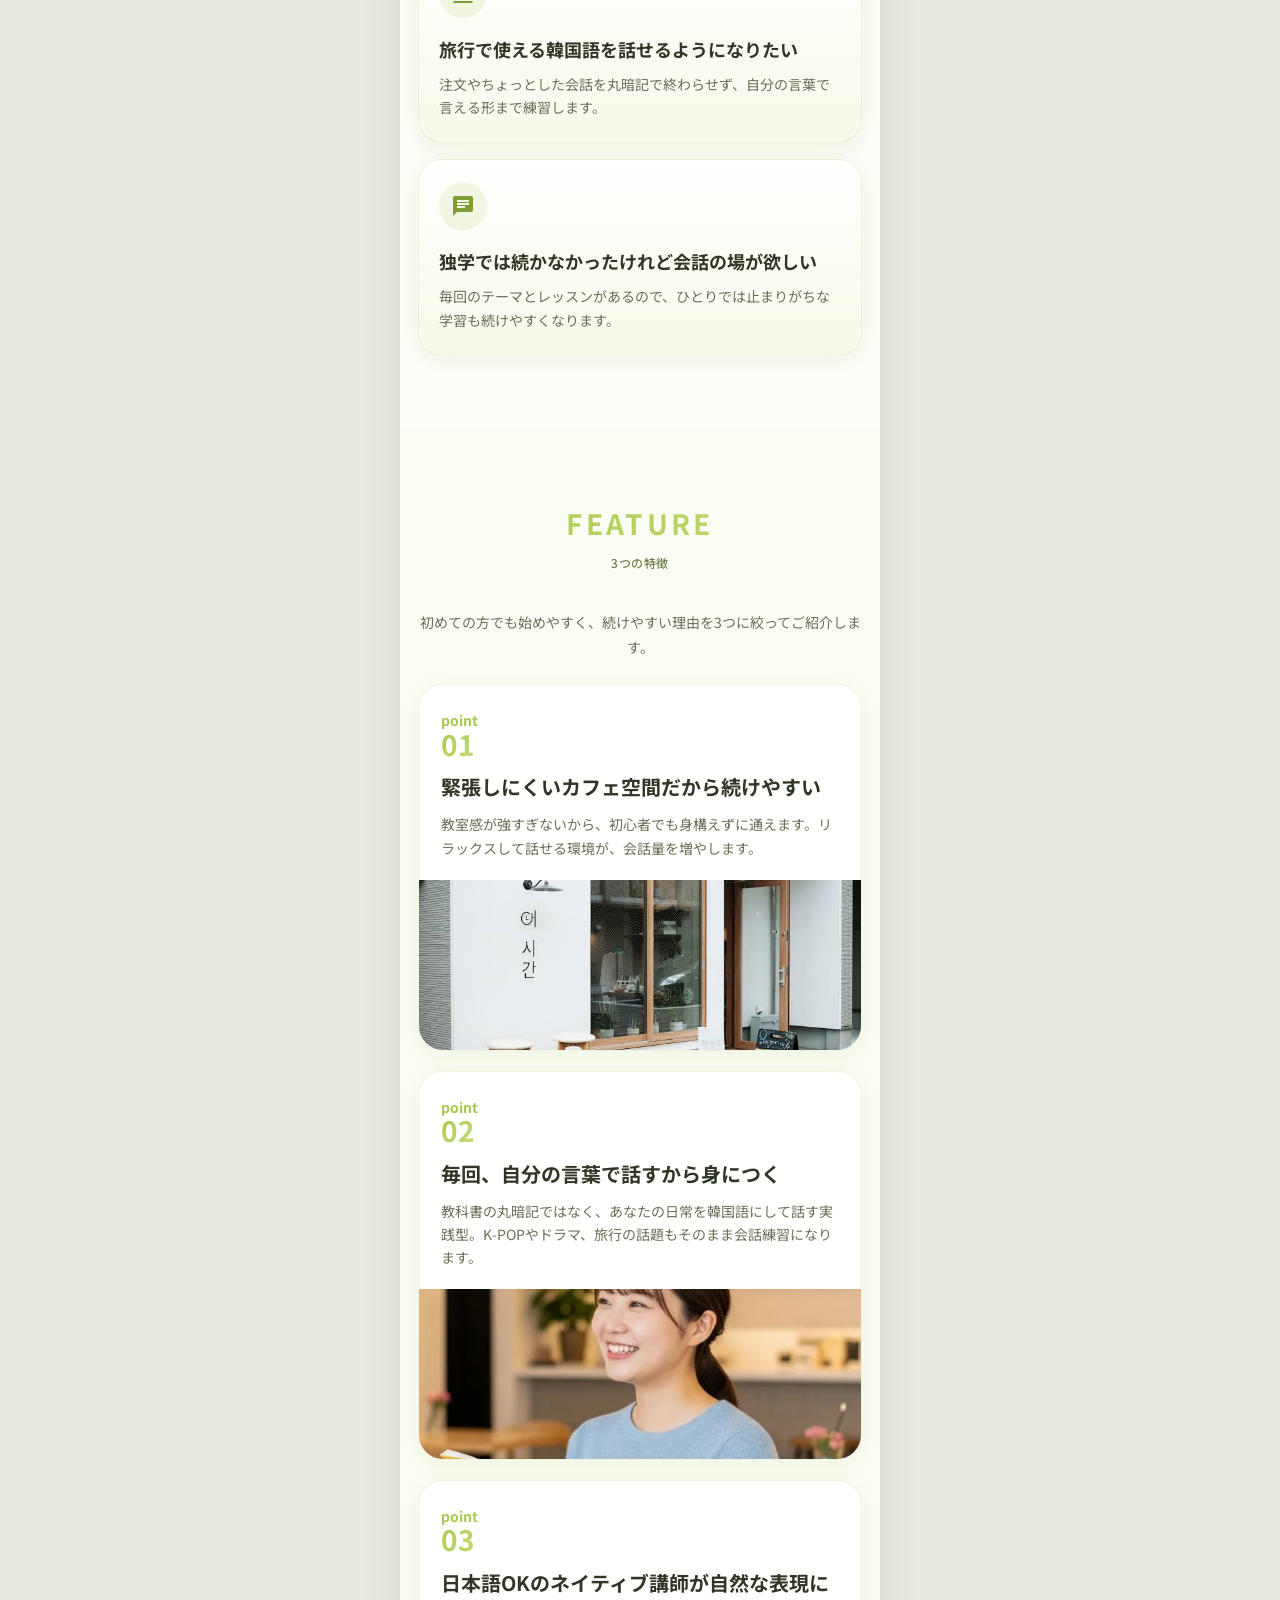
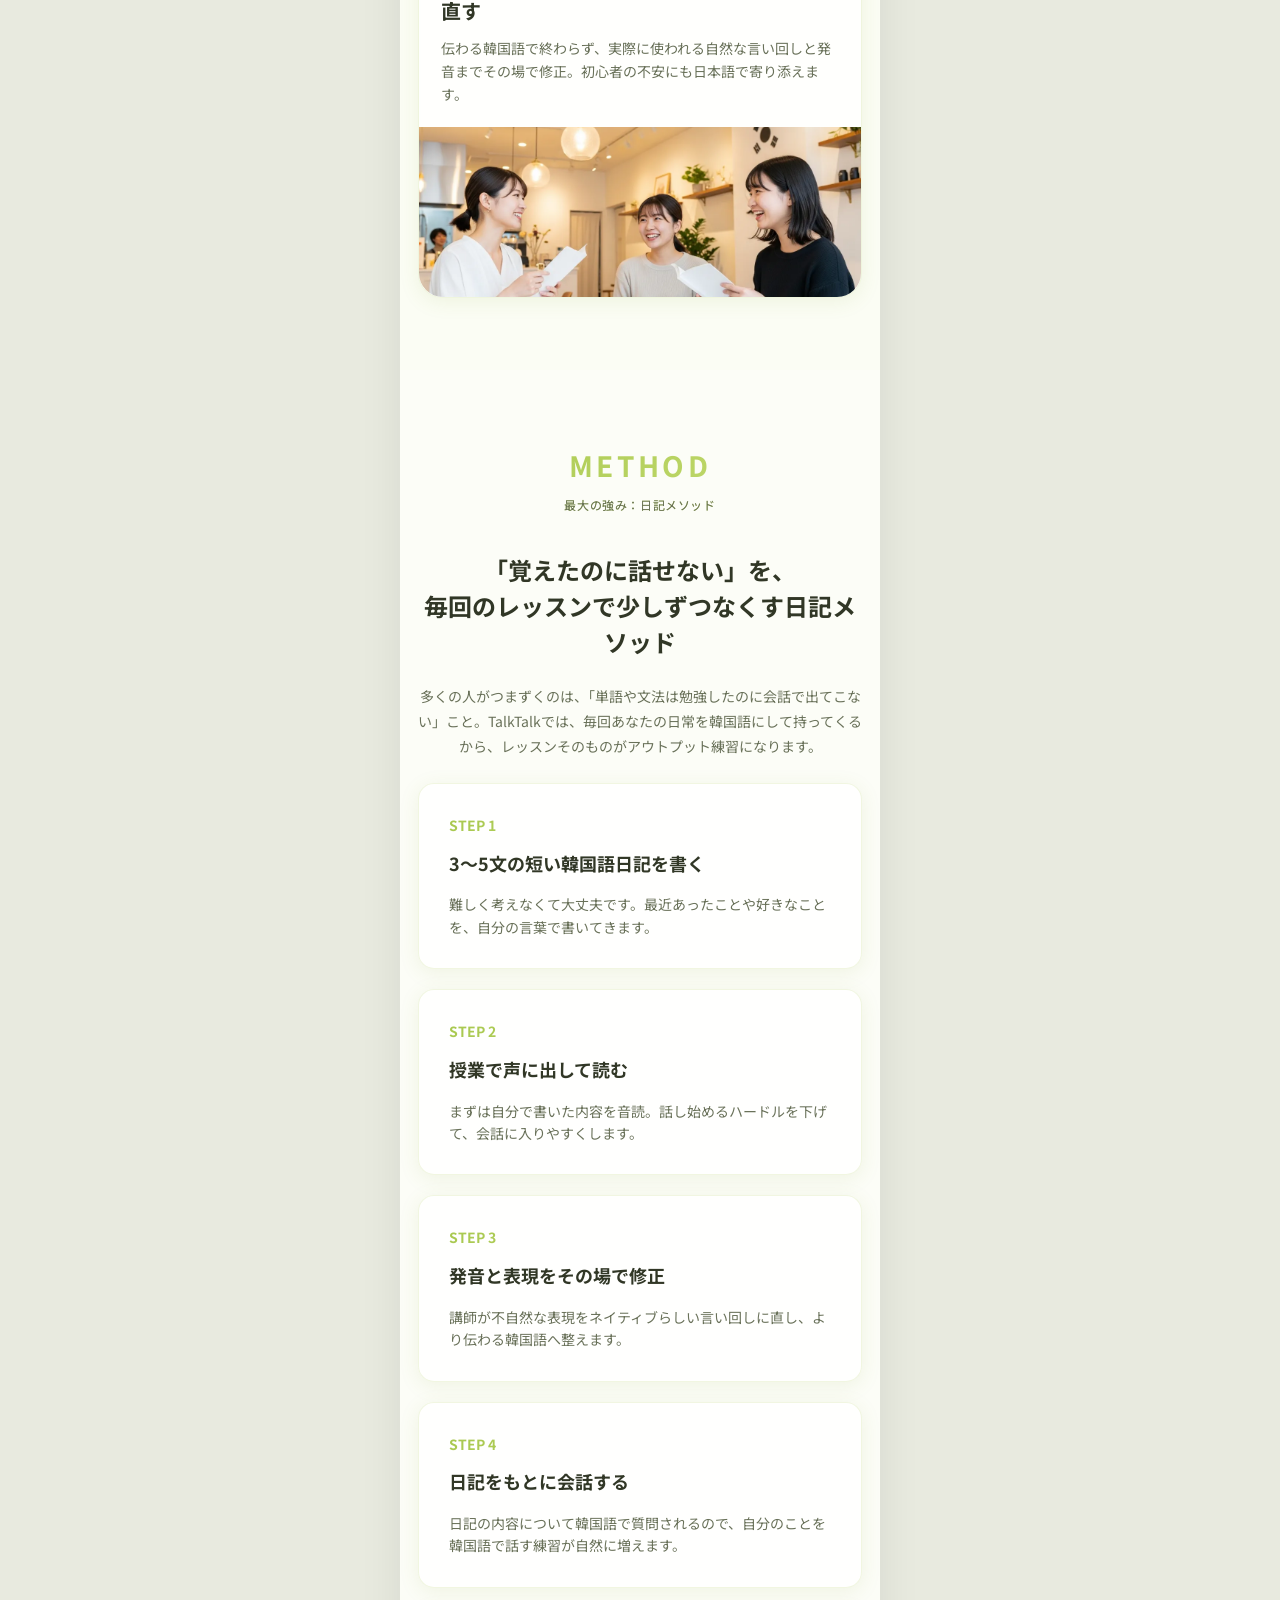
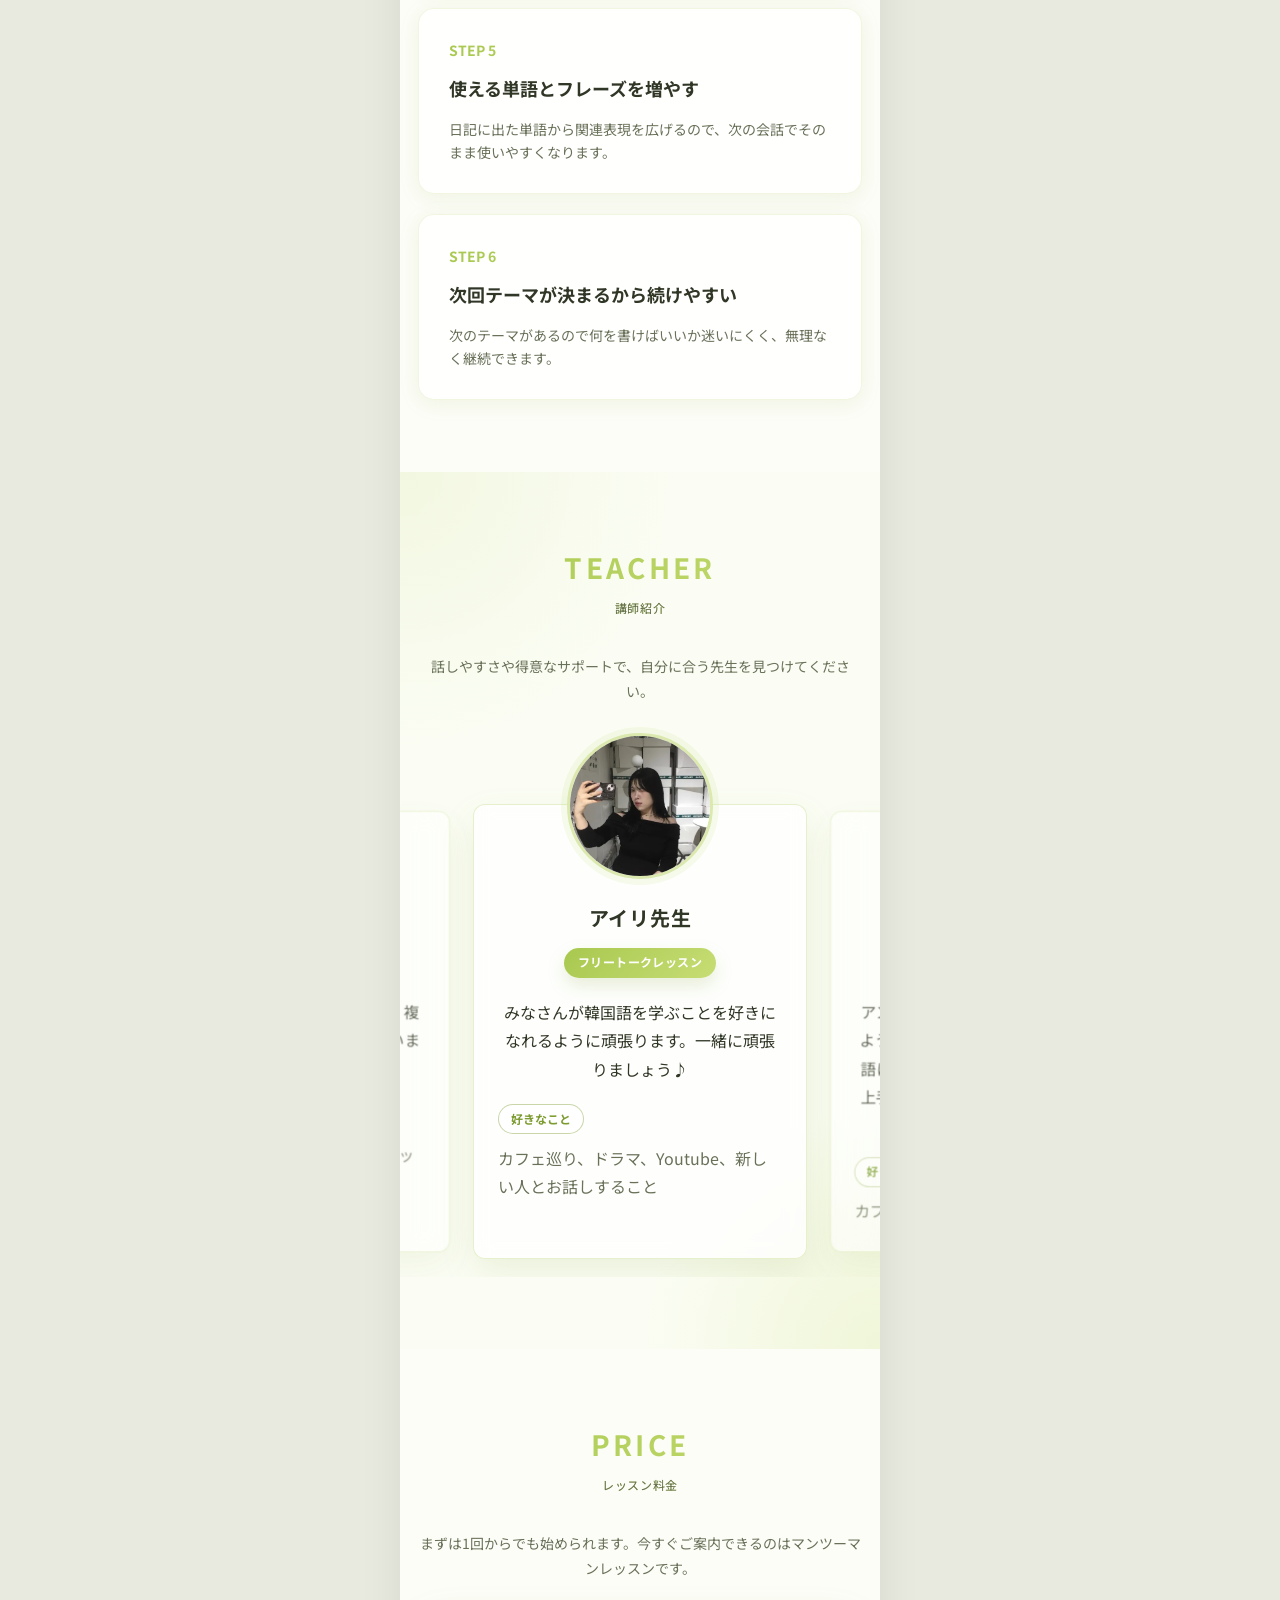
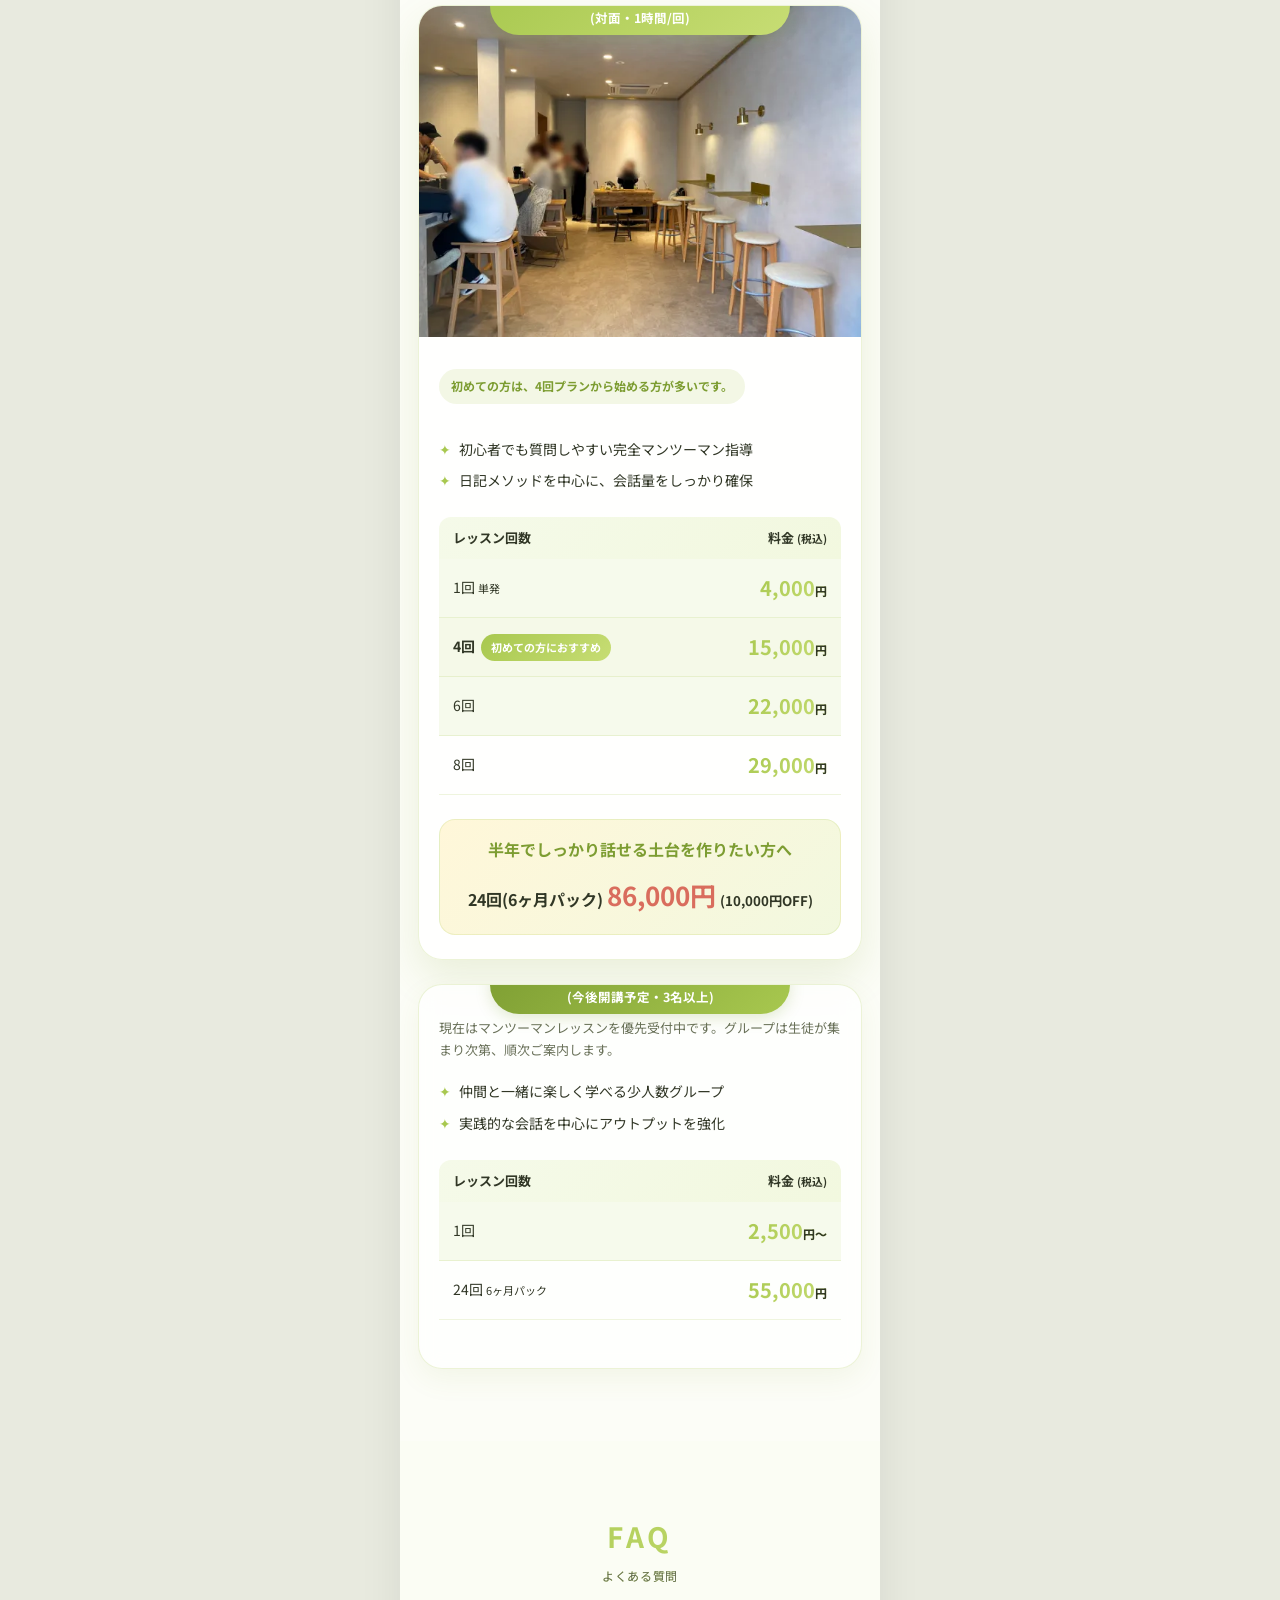
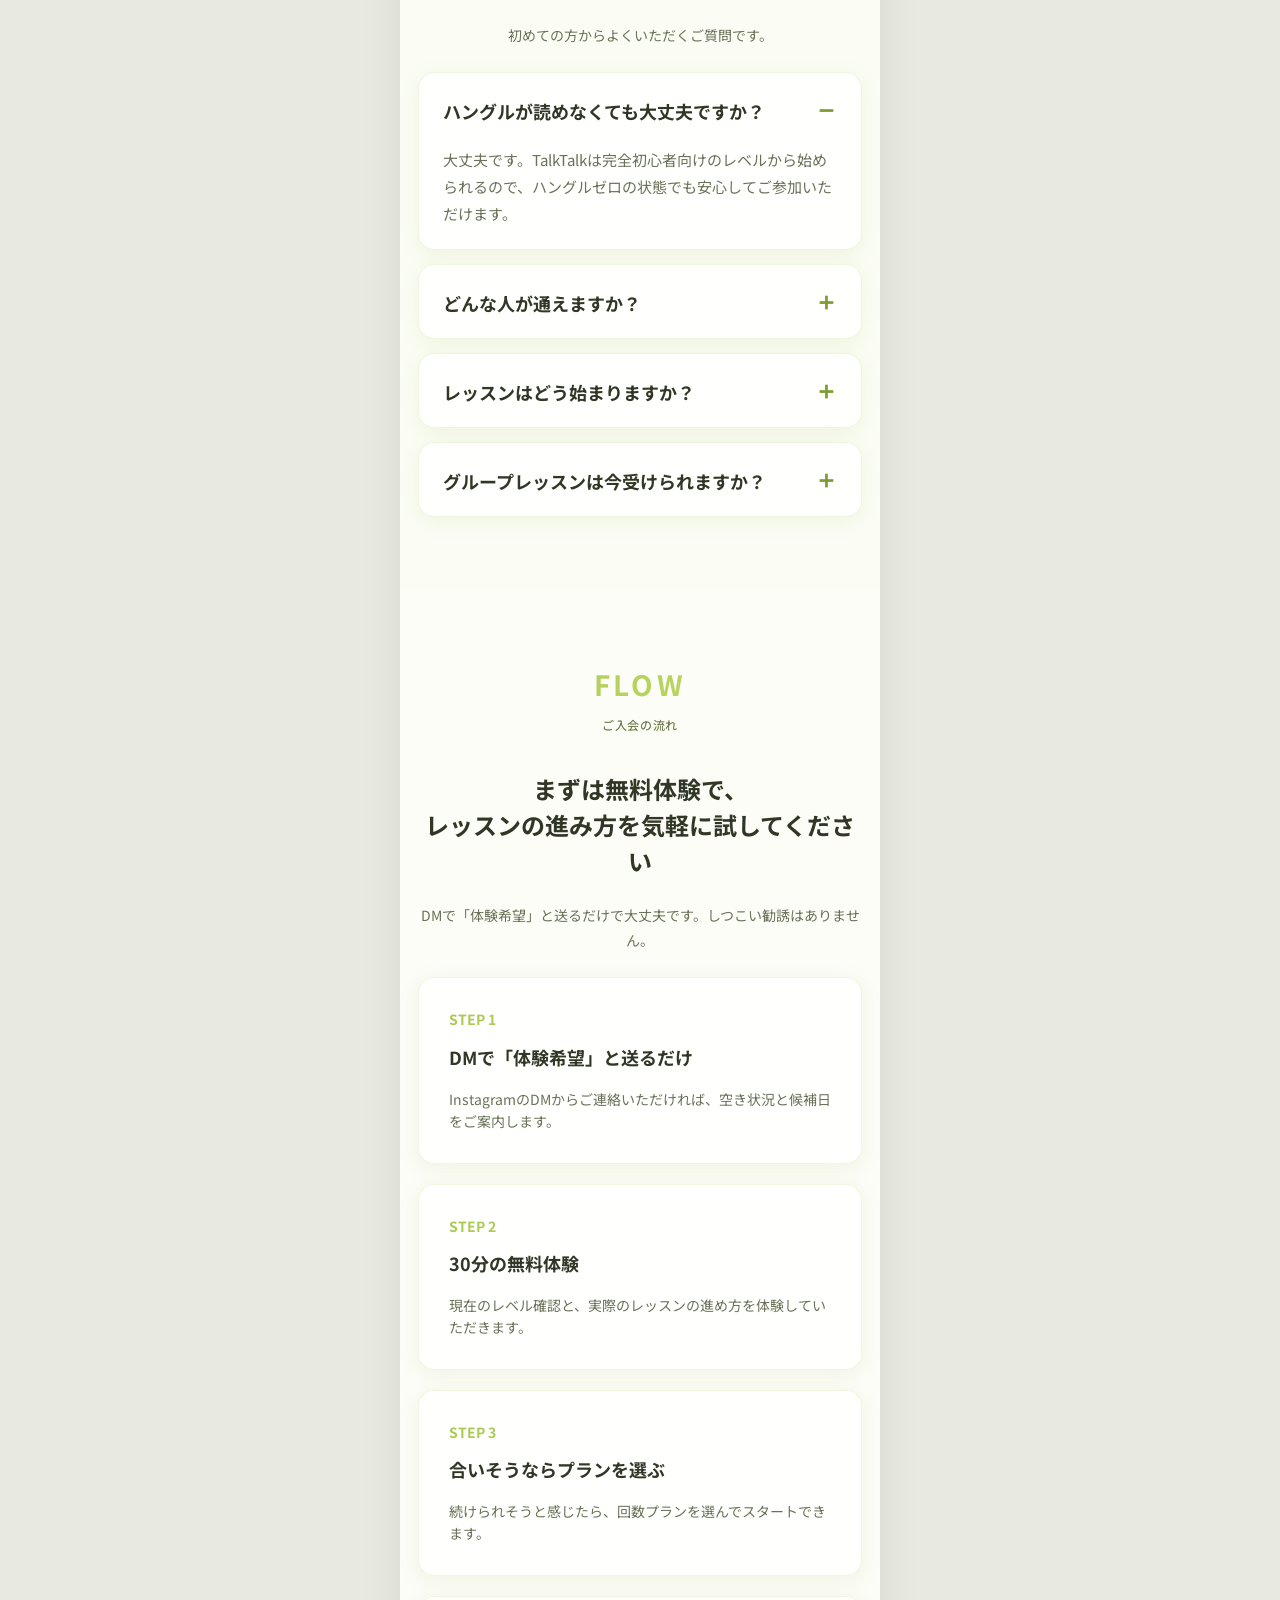
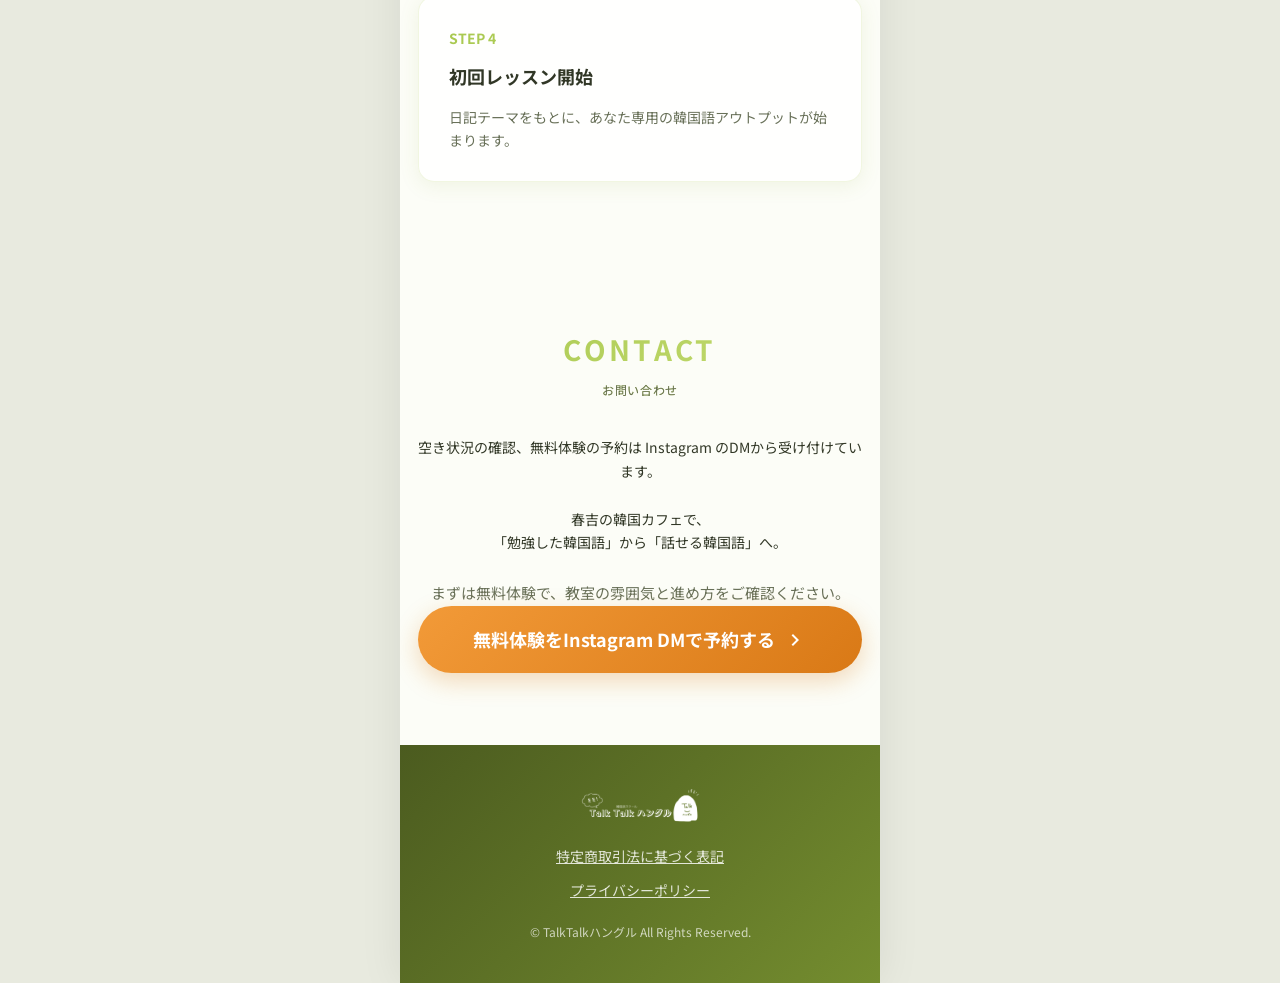
==== commit 6928bced: "deploy: sync teacher images and profile copy on v2" ====
--- a/index_v2.html
+++ b/index_v2.html
@@ -292,21 +292,21 @@
                             </article>
 
                             <article class="teacher-card" data-initial-teacher="true">
-                                <div class="teacher-img-wrapper"><img src="images/teacher_2.webp" alt="アイリ先生" class="teacher-img"></div>
+                                <div class="teacher-img-wrapper"><img src="images/teacher_6.webp" alt="アイリ先生" class="teacher-img"></div>
                                 <h3 class="teacher-name">アイリ先生</h3>
                                 <p class="teacher-role"><span class="teacher-role-pill">フリートークレッスン</span></p>
-                                <p class="teacher-quote">みなさんが韓国語を学ぶことを好きになれるように頑張ります。一緒に頑張りましょう。</p>
+                                <p class="teacher-quote">みなさんが韓国語を学ぶことを好きになれるように頑張ります。一緒に頑張りましょう♪</p>
                                 <div class="teacher-favorites">
                                     <span class="teacher-favorites-label">好きなこと</span>
-                                    <p class="teacher-favorites-text">カフェ巡り、ドラマ、YouTube、新しい人とお話しすること</p>
+                                    <p class="teacher-favorites-text">カフェ巡り、ドラマ、Youtube、新しい人とお話しすること</p>
                                 </div>
                             </article>
 
                             <article class="teacher-card">
-                                <div class="teacher-img-wrapper"><img src="images/teacher_6.webp" alt="TOCCO先生" class="teacher-img"></div>
+                                <div class="teacher-img-wrapper"><img src="images/teacher_2.webp" alt="TOCCO先生" class="teacher-img"></div>
                                 <h3 class="teacher-name">TOCCO先生</h3>
                                 <p class="teacher-role"><span class="teacher-role-pill">フリートーク / オンライン</span></p>
-                                <p class="teacher-quote">アンニョンハセヨ。みなさんの友達のような韓国語の先生、TOCCOです。韓国語は難しくありません。自信を持って上手になるまで、一緒に勉強していきましょう。</p>
+                                <p class="teacher-quote">アンニョンハセヨ！みなさんの友達のような韓国語の先生TOCCOです。韓国語は難しくありません！自信を持って上手になるまで一緒に勉強していきましょう。</p>
                                 <div class="teacher-favorites">
                                     <span class="teacher-favorites-label">好きなこと</span>
                                     <p class="teacher-favorites-text">カフェ巡り</p>
@@ -325,15 +325,16 @@
                             </article>
 
                             <article class="teacher-card">
-                                <div class="teacher-img-wrapper"><img src="images/teacher_5.webp" alt="ウォンホ先生" class="teacher-img"></div>
+                                <div class="teacher-img-wrapper"><img src="images/teacher_4.webp" alt="ウォンホ先生" class="teacher-img"></div>
                                 <h3 class="teacher-name">ウォンホ先生</h3>
                                 <p class="teacher-role"><span class="teacher-role-pill">フリートークレッスン</span></p>
-                                <p class="teacher-quote">カフェで楽しく韓国語。実際に使える韓国語を一緒に学びましょう。日記メソッドで自然な会話力が身につきます。</p>
+                                <p class="teacher-quote">カフェで楽しく韓国語！ 実際に使える韓国語を一緒に学びましょう！ 日記メソッドで自然な会話力が身につきます。</p>
                                 <div class="teacher-favorites">
                                     <span class="teacher-favorites-label">好きなこと</span>
                                     <p class="teacher-favorites-text">ランニング、ジム、アニメ鑑賞</p>
                                 </div>
                             </article>
+
                         </div>
                     </div>
 
